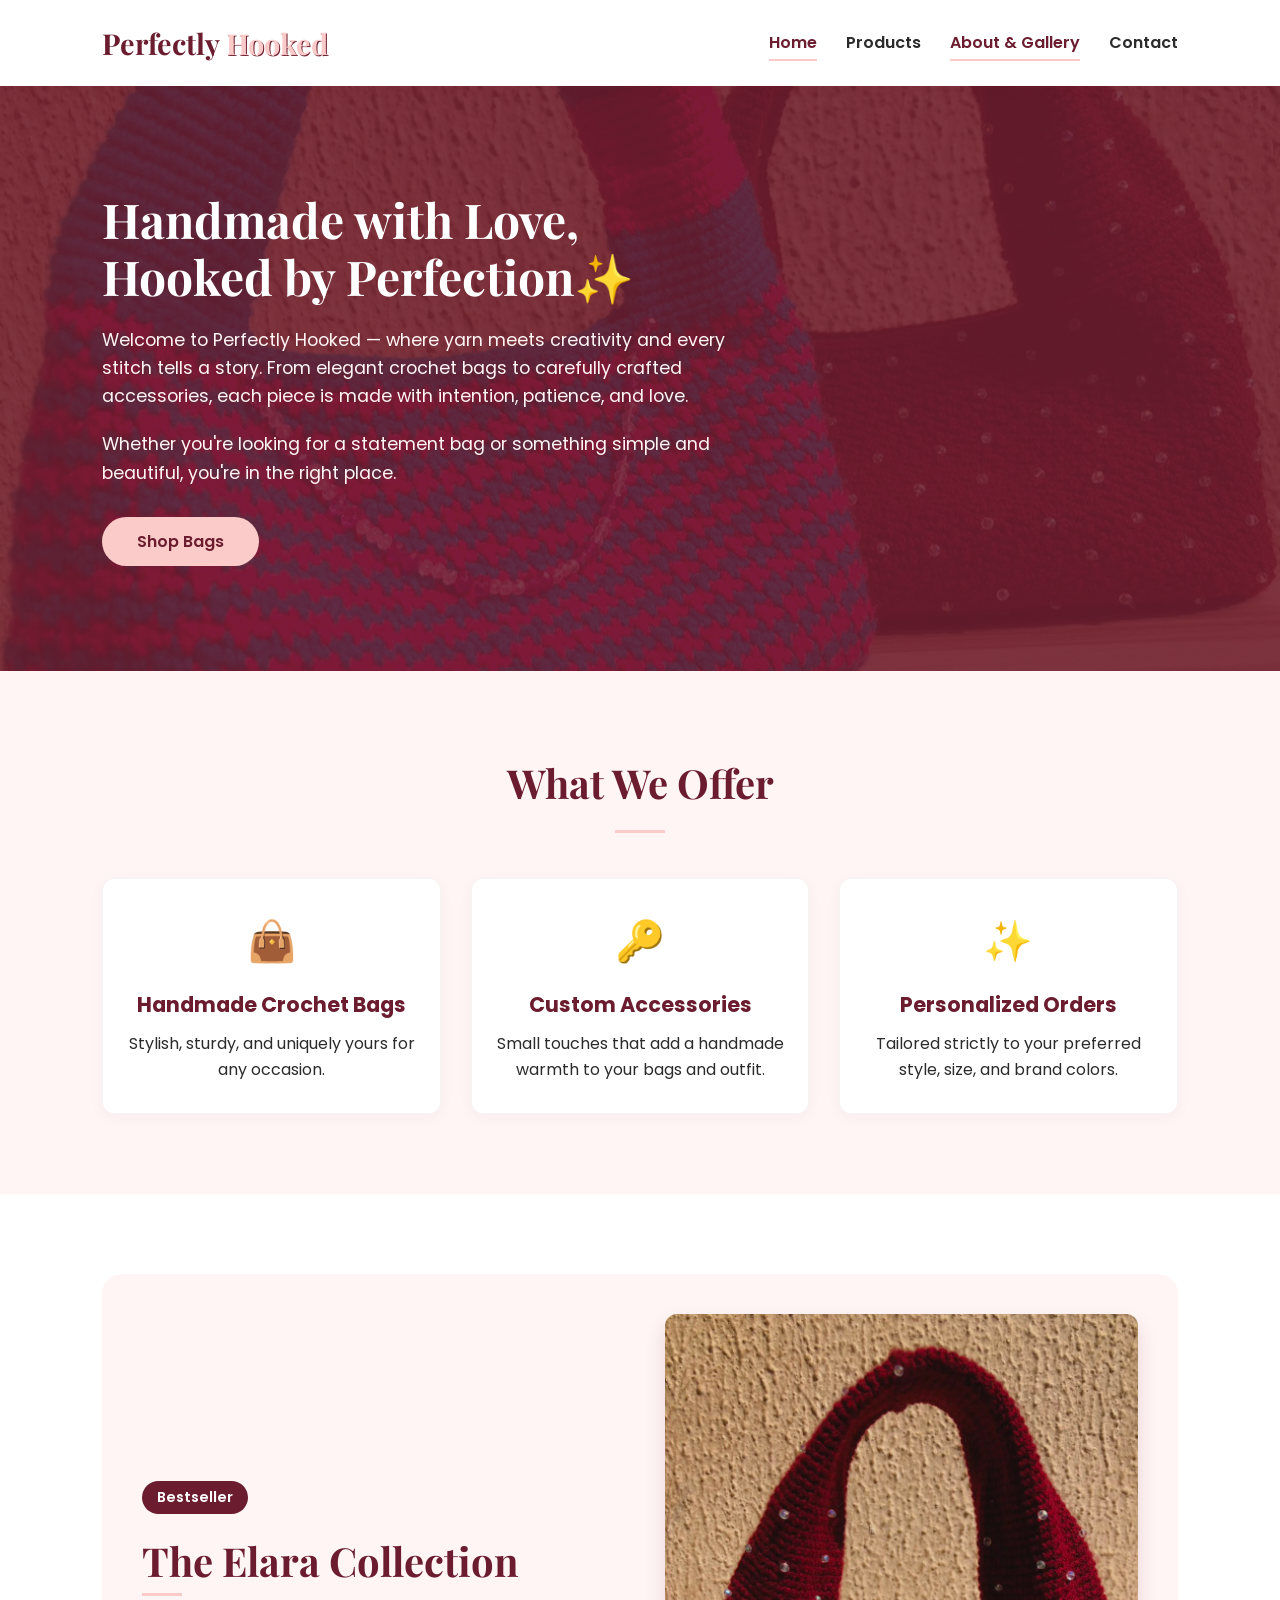
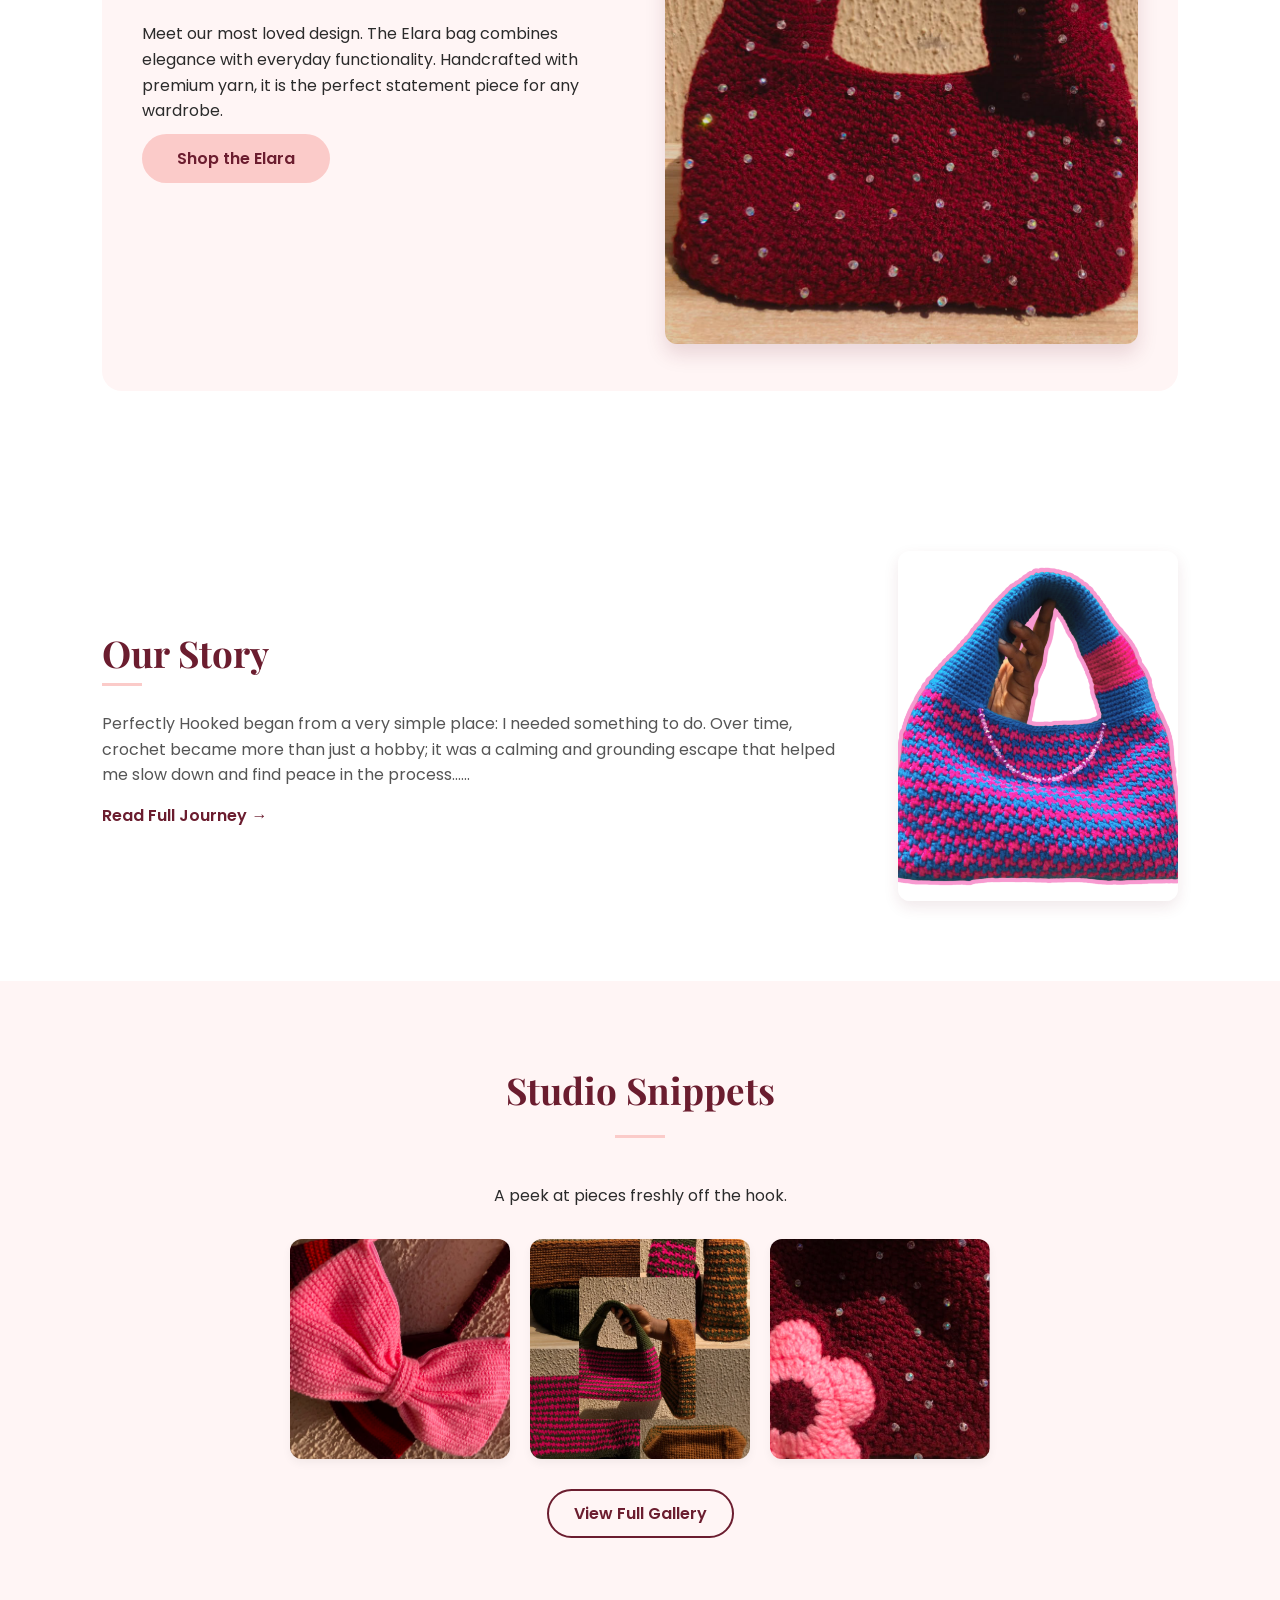
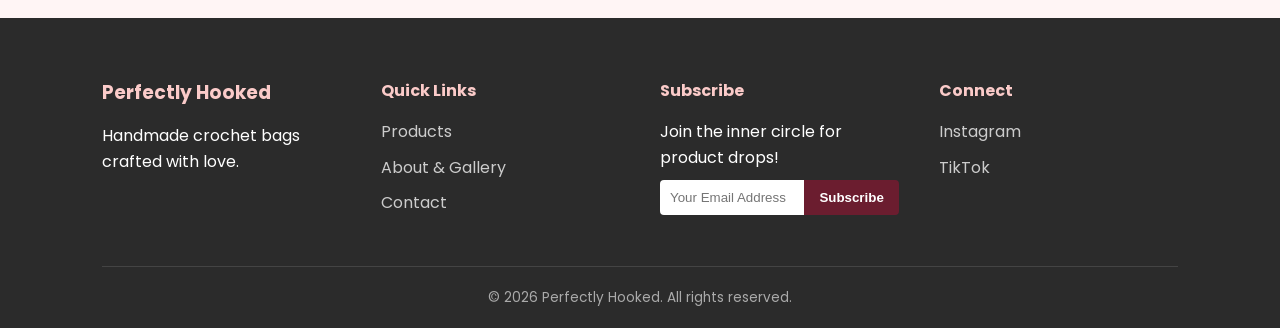
==== index.html @ 2de40c8e "Update index.html" ====
<!DOCTYPE html>
<html lang="en">
<head>
    <meta charset="UTF-8">
    <meta name="viewport" content="width=device-width, initial-scale=1.0">
    <title>Perfectly Hooked | Handmade Crochet</title>
    <link rel="stylesheet" href="style.css">
    <!-- Google Fonts -->
    <link href="https://fonts.googleapis.com/css2?family=Playfair+Display:ital,wght@0,400..900;1,400..900&family=Poppins:wght@300;400;600&display=swap" rel="stylesheet">
</head>
<body>

    <!-- Header & Navigation -->
    <header>
        <div class="logo">Perfectly <span>Hooked</span></div>
        <nav>
            <a href="index.html" class="active">Home</a>
            <a href="products.html">Products</a>
            <a href="about.html" class="active">About & Gallery</a>
            <a href="contact.html">Contact</a>
        </nav>
    </header>

    <!-- Hero Section -->
    <section class="hero">
        <div class="hero-content">
            <h1>Handmade with Love, <br>Hooked by Perfection✨</h1>
            <p>Welcome to Perfectly Hooked — where yarn meets creativity and every stitch tells a story. From elegant crochet bags to carefully crafted accessories, each piece is made with intention, patience, and love.</p>
            <p>Whether you're looking for a statement bag or something simple and beautiful, you're in the right place.</p>
            <a href="products.html" class="btn">Shop Bags</a>
        </div>
    </section>

   <!-- What We Offer Section -->
<section class="offers-section">
    <h2>What We Offer</h2>
    <div class="accent-line"></div>
    <div class="offers-container">

        <!-- 1. Handmade Crochet Bags -> Leads to all products -->
        <a href="products.html" class="offer-card-link">
            <div class="offer-card">
                <span class="icon">👜</span>
                <h3>Handmade Crochet Bags</h3>
                <p>Stylish, sturdy, and uniquely yours for any occasion.</p>
            </div>
        </a>

        <!-- 2. Custom Accessories -> Leads to products page + triggers the accessories filter -->
        <a href="products.html#accessories" class="offer-card-link">
            <div class="offer-card">
                <span class="icon">🔑</span>
                <h3>Custom Accessories</h3>
                <p>Small touches that add a handmade warmth to your bags and outfit.</p>
            </div>
        </a>

        <!-- 3. Personalized Orders -> Leads to Contact page -->
        <a href="contact.html" class="offer-card-link">
            <div class="offer-card">
                <span class="icon">✨</span>
                <h3>Personalized Orders</h3>
                <p>Tailored strictly to your preferred style, size, and brand colors.</p>
            </div>
        </a>

    </div>
</section>

    <!-- Featured Bestseller Section -->
    <section class="featured-bestseller">
        <div class="bestseller-container">
            <div class="bestseller-text">
                <span class="badge">Bestseller</span>
                <h2>The Elara Collection</h2>
                <div class="accent-line-left"></div>
                <p>Meet our most loved design. The Elara bag combines elegance with everyday functionality. Handcrafted with premium yarn, it is the perfect statement piece for any wardrobe.</p>
                <a href="products.html#Elarabags" class="btn">Shop the Elara</a>
            </div>
            <div class="bestseller-image">
                <img src="burgundy elara.jpeg" alt="Elara Bag Bestseller">  <!--Elara bag photo-->  
            </div>
        </div>
    </section>

    <!-- NEW: About Section Preview -->
    <section class="home-about-preview">
        <div class="about-preview-container">
            <div class="preview-text">
                <h2>Our Story</h2>
                <div class="accent-line-left"></div>
                <p>Perfectly Hooked began from a very simple place: I needed something to do. Over time, crochet became more than just a hobby; it was a calming and grounding escape that helped me slow down and find peace in the process......</p>
                <a href="about.html" class="text-link">Read Full Journey →</a>
                </div>
           <div class="preview-image-box">
        <img src="story.png" alt="Handmade Crochet Process" class="story-preview-img">
    </div>
        </div>
    </section>

    <!-- NEW: Gallery Preview Grid -->
    <section class="home-gallery-preview">
        <h2>Studio Snippets</h2>
        <div class="accent-line"></div>
        <p>A peek at pieces freshly off the hook.</p>
        
        <div class="home-gallery-images">
            <div class="img-snap"><img src="aesthetic 1.jpeg" alt="Gallery item 1"></div>
            <div class="img-snap"><img src="aesthetic 3.jpeg" alt="Gallery item 2"></div>
            <div class="img-snap"><img src="aesthetic 5.jpeg" alt="Gallery item 3"></div>
        </div>
        
        <div style="margin-top: 30px;">
            <a href="about.html#gallery" class="btn-outline">View Full Gallery</a>
        </div>
    </section>

    <!-- Footer -->
<footer>
    <div class="footer-container">
        <div class="footer-brand">
            <h3>Perfectly Hooked</h3>
            <p>Handmade crochet bags crafted with love.</p>
        </div>

        <div class="footer-links">
            <h4>Quick Links</h4>
            <a href="products.html">Products</a>
            <a href="about.html">About & Gallery</a>
            <a href="contact.html">Contact</a>
        </div>

        <div class="footer-subscribe">
            <h4>Subscribe</h4>
            <p>Join the inner circle for product drops!</p>
            <!-- Your live Mailchimp URL added below -->
            <form action="http://eepurl.com/KweztjJP5p" method="post" target="_blank" novalidate>
                <div class="subscribe-form">
                    <input type="email" name="EMAIL" placeholder="Your Email Address" required>
                    <button type="submit">Subscribe</button>
                </div>
            </form>
        </div>

        <div class="footer-socials">
            <h4>Connect</h4>
            <div class="social-links">
                <a href="https://www.instagram.com/perfection_crochetsabuja?igsh=cXE3OTdkZmlja3Q5&utm_source=qr" target="_blank">Instagram</a>
                <a href="https://www.tiktok.com/@perfection_crochetsabuja?_r=1&_t=ZS-97vXRY3c20D" target="_blank">TikTok</a>
            </div>
        </div>
    </div>
    <div class="footer-bottom">
        <p>&copy; 2026 Perfectly Hooked. All rights reserved.</p>
    </div>
</footer>
 <script src="script.js"></script>
</body>
</html>
---- style.css ----
/* --- Global Reset & Colors --- */
* {
    margin: 0;
    padding: 0;
    box-sizing: border-box;
}

:root {
    --burgundy: #6b1d2f;
    --soft-pink: #fbcbc9;
    --light-pink-bg: #fff5f5;
    --charcoal: #2b2b2b;
    --white: #ffffff;
    --font-heading: 'Playfair Display', serif;
    --font-body: 'Poppins', sans-serif;
}

body {
    font-family: var(--font-body);
    color: var(--charcoal);
    background-color: var(--white);
    line-height: 1.6;
}

/* --- Header / Navigation --- */
header {
    background-color: var(--white);
    display: flex;
    justify-content: space-between;
    align-items: center;
    padding: 20px 8%;
    box-shadow: 0 2px 10px rgba(107, 29, 47, 0.08);
    position: sticky;
    top: 0;
    z-index: 1000;
}

.logo {
    font-family: var(--font-heading);
    font-size: 1.8rem;
    font-weight: 700;
    color: var(--burgundy);
}

.logo span {
    color: var(--soft-pink);
    text-shadow: 1px 1px 0px var(--burgundy);
}

header nav a {
    text-decoration: none;
    color: var(--charcoal);
    font-weight: 600;
    margin-left: 25px;
    padding-bottom: 5px;
    transition: color 0.3s ease;
}

header nav a:hover, header nav a.active {
    color: var(--burgundy);
    border-bottom: 2px solid var(--soft-pink);
}

/* --- Hero Section --- */
.hero {
    background: linear-gradient(rgba(107, 29, 47, 0.88), rgba(107, 29, 47, 0.88)), 
                url('header.jpeg') no-repeat center center/cover;
    min-height: 65vh;
    display: flex;
    align-items: center;
    padding: 60px 8%;
    color: var(--white);
}

.hero-content {
    max-width: 650px;
}

.hero h1 {
    font-family: var(--font-heading);
    font-size: 3rem;
    margin-bottom: 20px;
    line-height: 1.2;
}

.hero p {
    font-size: 1.1rem;
    margin-bottom: 20px;
    color: var(--light-pink-bg);
}

.btn {
    display: inline-block;
    background-color: var(--soft-pink);
    color: var(--burgundy);
    padding: 12px 35px;
    text-decoration: none;
    font-weight: 600;
    border-radius: 30px;
    margin-top: 10px;
    transition: transform 0.3s ease, background-color 0.3s ease;
}

.btn:hover {
    transform: translateY(-2px);
    background-color: var(--white);
}

/* --- What We Offer Section --- */
.offers-section {
    padding: 80px 8%;
    text-align: center;
    background-color: var(--light-pink-bg);
}

.offers-section h2 {
    font-family: var(--font-heading);
    font-size: 2.5rem;
    color: var(--burgundy);
}

.accent-line {
    width: 50px;
    height: 3px;
    background-color: var(--soft-pink);
    margin: 15px auto 45px auto;
}

.offers-container {
    display: flex;
    justify-content: center;
    gap: 30px;
    flex-wrap: wrap;
}

.offer-card {
    background-color: var(--white);
    padding: 30px 20px;
    border-radius: 12px;
    flex: 1;
    min-width: 250px;
    max-width: 350px;
    box-shadow: 0 4px 15px rgba(107, 29, 47, 0.04);
    border: 1px solid rgba(107, 29, 47, 0.05);
}

.offer-card .icon {
    font-size: 2.5rem;
    display: block;
    margin-bottom: 15px;
}

.offer-card h3 {
    font-size: 1.3rem;
    color: var(--burgundy);
    margin-bottom: 10px;
}

/* --- Footer --- */
footer {
    background-color: var(--charcoal);
    color: var(--white);
    padding: 60px 8% 20px 8%;
}

.footer-container {
    display: flex;
    justify-content: space-between;
    flex-wrap: wrap;
    gap: 40px;
    margin-bottom: 40px;
}

.footer-container > div {
    flex: 1;
    min-width: 200px;
}

footer h3, footer h4 {
    color: var(--soft-pink);
    margin-bottom: 15px;
}

.footer-links a, .social-links a {
    color: #ccc;
    text-decoration: none;
    display: block;
    margin-bottom: 10px;
    transition: color 0.3s ease;
}

.footer-links a:hover, .social-links a:hover {
    color: var(--soft-pink);
}

.subscribe-form {
    display: flex;
    margin-top: 10px;
}

.subscribe-form input {
    padding: 10px;
    border: none;
    border-radius: 4px 0 0 4px;
    outline: none;
    width: 70%;
}

.subscribe-form button {
    background-color: var(--burgundy);
    color: var(--white);
    border: none;
    padding: 10px 15px;
    border-radius: 0 4px 4px 0;
    cursor: pointer;
    font-weight: 600;
}

.footer-bottom {
    text-align: center;
    border-top: 1px solid #444;
    padding-top: 20px;
    font-size: 0.85rem;
    color: #aaa;
}

/* --- Products Page Design --- */
.products-header {
    text-align: center;
    padding: 60px 8% 20px 8%;
    background-color: var(--white);
}

.products-header h2 {
    font-family: var(--font-heading);
    font-size: 2.5rem;
    color: var(--burgundy);
}

.filter-buttons {
    margin-top: 30px;
}

.filter-btn {
    background-color: var(--white);
    color: var(--charcoal);
    border: 2px solid var(--soft-pink);
    padding: 8px 24px;
    margin: 5px;
    font-family: var(--font-body);
    font-weight: 600;
    border-radius: 20px;
    cursor: pointer;
    transition: all 0.3s ease;
}

.filter-btn:hover, .filter-btn.active {
    background-color: var(--burgundy);
    color: var(--white);
    border-color: var(--burgundy);
}

/* Products Grid Setup */
.products-container {
    padding: 20px 8% 80px 8%;
    background-color: var(--light-pink-bg);
}

.products-grid {
    display: grid;
    grid-template-columns: repeat(auto-fit, minmax(250px, 1fr));
    gap: 30px;
}

.card {
    background-color: var(--white);
    border-radius: 12px;
    padding: 15px;
    text-align: center;
    box-shadow: 0 4px 12px rgba(107, 29, 47, 0.04);
    border: 1px solid rgba(107, 29, 47, 0.05);
    transition: transform 0.3s cubic-bezier(0.175, 0.885, 0.32, 1.275);
}

.card:hover {
    transform: scale(1.03);
}

.card .img-wrapper {
    width: 100%;
    height: 240px;
    background-color: #f7f7f7;
    border-radius: 8px;
    overflow: hidden;
    margin-bottom: 15px;
}

.card img {
    width: 100%;
    height: 100%;
    object-fit: cover;
    cursor: zoom-in;
    transition: opacity 0.3s ease;
}

.card img:hover {
    opacity: 0.9;
}

.card h3 {
    font-size: 1.15rem;
    color: var(--charcoal);
    margin-bottom: 5px;
}

.card .price {
    color: var(--burgundy);
    font-weight: 600;
    font-size: 1.1rem;
    margin-bottom: 15px;
}

.cart-btn {
    width: 100%;
    background-color: var(--soft-pink);
    color: var(--burgundy);
    border: none;
    padding: 10px;
    font-family: var(--font-body);
    font-weight: 600;
    border-radius: 6px;
    cursor: pointer;
    transition: background-color 0.3s ease, color 0.3s ease;
}

.cart-btn:hover {
    background-color: var(--burgundy);
    color: var(--white);
}

/* Checkout Button Layout */
.checkout-wrapper {
    text-align: center;
    margin-top: 50px;
}

.checkout-btn {
    background-color: var(--burgundy);
    color: var(--white);
    border: none;
    padding: 15px 40px;
    font-size: 1.1rem;
    font-family: var(--font-body);
    font-weight: 600;
    border-radius: 30px;
    cursor: pointer;
    box-shadow: 0 4px 15px rgba(107, 29, 47, 0.3);
    transition: background-color 0.3s ease, transform 0.2s ease;
}

.checkout-btn:hover {
    background-color: #521422;
    transform: translateY(-2px);
}

/* --- Interactive Image Zoom Modal --- */
.modal {
    display: none; 
    position: fixed;
    z-index: 2000;
    top: 0; left: 0;
    width: 100%; height: 100%;
    background-color: rgba(0, 0, 0, 0.85);
    justify-content: center;
    align-items: center;
    cursor: zoom-out;
}

.modal img {
    max-width: 85%;
    max-height: 80vh;
    border-radius: 8px;
    box-shadow: 0 4px 20px rgba(0,0,0,0.5);
    animation: zoomAnimation 0.3s ease-out;
}

.close-modal {
    position: absolute;
    top: 20px;
    right: 30px;
    color: white;
    font-size: 3rem;
    font-weight: bold;
    cursor: pointer;
}

@keyframes zoomAnimation {
    from { transform: scale(0.7); opacity: 0; }
    to { transform: scale(1); opacity: 1; }
}

/* --- Master Contact Page Layout --- */
.contact-section {
    padding: 80px 8%;
    background-color: var(--white);
}

.contact-container {
    display: flex;
    justify-content: space-between;
    align-items: flex-start;
    gap: 60px;
    flex-wrap: wrap;
    max-width: 1200px;
    margin: 0 auto;
}

.contact-info {
    flex: 1;
    min-width: 320px;
    text-align: left;
}

.contact-info h2 {
    font-family: var(--font-heading);
    font-size: 2.5rem;
    color: var(--burgundy);
    line-height: 1.2;
    margin-bottom: 5px;
}

.contact-info p {
    color: #555;
    font-size: 1.05rem;
    line-height: 1.6;
    margin-bottom: 20px;
}

.contact-form-wrapper {
    flex: 1;
    min-width: 320px;
    background-color: var(--light-pink-bg);
    padding: 40px 30px;
    border-radius: 16px;
    box-shadow: 0 10px 30px rgba(107, 29, 47, 0.04);
    border: 1px solid rgba(107, 29, 47, 0.05);
    text-align: left;
}

.form-group {
    margin-bottom: 20px;
}

.form-group label {
    display: block;
    font-weight: 600;
    margin-bottom: 8px;
    font-size: 0.95rem;
    color: var(--burgundy);
}

.form-group input, 
.form-group textarea {
    width: 100%;
    padding: 12px 15px;
    border: 1px solid #ddd;
    border-radius: 8px;
    font-family: var(--font-body);
    font-size: 0.95rem;
    outline: none;
    background-color: var(--white);
    transition: border-color 0.3s ease, box-shadow 0.3s ease;
}

.form-group input:focus, 
.form-group textarea:focus {
    border-color: var(--burgundy);
    box-shadow: 0 0 0 3px rgba(107, 29, 47, 0.1);
}

.form-group textarea {
    height: 150px;
    resize: vertical;
}

.submit-btn {
    width: 100%;
    background-color: var(--burgundy);
    color: var(--white);
    border: none;
    padding: 14px;
    font-family: var(--font-body);
    font-weight: 600;
    font-size: 1.05rem;
    border-radius: 8px;
    cursor: pointer;
    box-shadow: 0 4px 12px rgba(107, 29, 47, 0.2);
    transition: background-color 0.3s ease, transform 0.2s ease;
}

.submit-btn:hover {
    background-color: #521422;
    transform: translateY(-1px);
}

/* --- Gallery Page Specific Styles --- */
.gallery-section {
    padding: 80px 8%;
    text-align: center;
    background-color: var(--white);
}

.gallery-section h2 {
    font-family: var(--font-heading);
    font-size: 2.5rem;
    color: var(--burgundy);
}

.gallery-subtitle {
    font-size: 1rem;
    color: #666;
    margin-bottom: 40px;
}

/* Elegant Grid Layout */
.gallery-grid {
    display: grid;
    grid-template-columns: repeat(auto-fit, minmax(280px, 1fr));
    gap: 20px;
}

.gallery-item {
    position: relative;
    border-radius: 12px;
    overflow: hidden;
    height: 320px;
    box-shadow: 0 4px 10px rgba(0,0,0,0.05);
    background-color: var(--light-pink-bg);
    cursor: zoom-in;
}

.gallery-item img {
    width: 100%;
    height: 100%;
    object-fit: cover;
    transition: transform 0.5s ease;
}

/* Beautiful Burgundy Hover Cover Filter */
.gallery-overlay {
    position: absolute;
    top: 0; left: 0;
    width: 100%; height: 100%;
    background-color: rgba(107, 29, 47, 0.7);
    display: flex;
    justify-content: center;
    align-items: center;
    opacity: 0;
    transition: opacity 0.3s ease;
}

.gallery-overlay span {
    color: var(--white);
    font-family: var(--font-body);
    font-weight: 600;
    font-size: 1.1rem;
    border: 1px solid var(--soft-pink);
    padding: 8px 20px;
    border-radius: 20px;
}

.gallery-item:hover img {
    transform: scale(1.08);
}

.gallery-item:hover .gallery-overlay {
    opacity: 1;
}

/* --- Home Page Extra Sections --- */

/* About Section Preview Layout */
.home-about-preview {
    padding: 80px 8%;
    background-color: var(--white);
}

.about-preview-container {
    display: flex;
    align-items: center;
    justify-content: space-between;
    gap: 50px;
    flex-wrap: wrap;
}

.preview-text {
    flex: 12;
    min-width: 300px;
}

.preview-text h2 {
    font-family: var(--font-heading);
    font-size: 2.3rem;
    color: var(--burgundy);
}

.preview-text p {
    color: #555;
    margin-bottom: 15px;
}

.text-link {
    color: var(--burgundy);
    text-decoration: none;
    font-weight: 600;
    transition: color 0.3s ease;
}

.text-link:hover {
    color: var(--soft-pink);
}

.preview-image-box {
    flex: 1;
    min-width: 280px;
    display: flex;
    justify-content: center;
}

.mini-frame {
    padding: 40px;
    background-color: var(--light-pink-bg);
    border: 2px dashed var(--burgundy);
    color: var(--burgundy);
    font-weight: 600;
    border-radius: 12px;
    text-align: center;
}

/* Gallery Section Preview Layout */
.home-gallery-preview {
    padding: 80px 8%;
    text-align: center;
    background-color: var(--light-pink-bg);
}

.home-gallery-preview h2 {
    font-family: var(--font-heading);
    font-size: 2.3rem;
    color: var(--burgundy);
}

.home-gallery-images {
    display: flex;
    justify-content: center;
    gap: 20px;
    flex-wrap: wrap;
    margin-top: 30px;
}

.img-snap {
    width: 220px;
    height: 220px;
    border-radius: 12px;
    overflow: hidden;
    box-shadow: 0 4px 10px rgba(0,0,0,0.05);
}

.img-snap img {
    width: 100%;
    height: 100%;
    object-fit: cover;
}

/* Secondary Button Outline Variant */
.btn-outline {
    display: inline-block;
    border: 2px solid var(--burgundy);
    color: var(--burgundy);
    padding: 10px 25px;
    text-decoration: none;
    font-weight: 600;
    border-radius: 30px;
    transition: all 0.3s ease;
}

.btn-outline:hover {
    background-color: var(--burgundy);
    color: var(--white);
}

/* Styling for the Our Story preview image */
.story-preview-img {
    width: 100%;
    max-width: 350px;
    height: auto;
    border-radius: 12px;
    box-shadow: 0 6px 15px rgba(107, 29, 47, 0.1);
    object-fit: cover;
}

/* --- Product Filters --- */
.filter-section {
    text-align: center;
    padding: 30px 8% 10px;
    background-color: var(--white);
}

.filter-menu {
    display: flex;
    justify-content: center;
    flex-wrap: wrap;
    gap: 15px;
}

.filter-btn {
    padding: 8px 20px;
    background: transparent;
    border: 2px solid var(--burgundy);
    color: var(--burgundy);
    border-radius: 30px;
    cursor: pointer;
    font-weight: 600;
    transition: all 0.3s ease;
}

.filter-btn:hover, .filter-btn.active {
    background: var(--burgundy);
    color: var(--white);
}

/* --- Custom Clothing Banner --- */
.custom-clothing-banner {
    background-color: var(--light-pink-bg);
    padding: 60px 8%;
    text-align: center;
    margin: 40px 0;
    border-top: 2px dashed var(--burgundy);
    border-bottom: 2px dashed var(--burgundy);
}

.custom-clothing-banner h2 {
    color: var(--burgundy);
    font-family: var(--font-heading);
    font-size: 2rem;
    margin-bottom: 15px;
}

.custom-clothing-banner p {
    color: #555;
    max-width: 700px;
    margin: 0 auto 25px auto;
}

/* --- Featured Bestseller (Home Page) --- */
.featured-bestseller {
    padding: 80px 8%;
    background-color: var(--white);
}

.bestseller-container {
    display: flex;
    align-items: center;
    justify-content: space-between;
    gap: 50px;
    flex-wrap: wrap;
    background: var(--light-pink-bg);
    border-radius: 20px;
    padding: 40px;
}

.badge {
    background: var(--burgundy);
    color: var(--white);
    padding: 5px 15px;
    border-radius: 20px;
    font-size: 0.9rem;
    font-weight: 600;
    display: inline-block;
    margin-bottom: 15px;
}

.bestseller-text {
    flex: 1;
    min-width: 300px;
}

.bestseller-text h2 {
    font-family: var(--font-heading);
    font-size: 2.5rem;
    color: var(--burgundy);
}

.bestseller-image {
    flex: 1;
    min-width: 300px;
}

.bestseller-image img {
    width: 100%;
    border-radius: 12px;
    box-shadow: 0 10px 20px rgba(107,29,47,0.15);
}

/* --- Contact Form Updates --- */
.contact-form select, .contact-form input[type="file"] {
    width: 100%;
    padding: 12px;
    margin-bottom: 15px;
    border: 1px solid #ccc;
    border-radius: 5px;
    font-family: var(--font-body);
}

.contact-form label {
    display: block;
    text-align: left;
    margin-bottom: 5px;
    font-weight: 600;
    color: var(--burgundy);
}

/* --- About Page Structural Layout --- */
.about-section {
    padding: 80px 8%;
    background-color: var(--white);
}

.about-container {
    display: flex;
    align-items: center;
    justify-content: space-between;
    gap: 60px;
    flex-wrap: wrap;
}

.about-text {
    flex: 1.2;
    min-width: 320px;
}

.about-text h2 {
    font-family: var(--font-heading);
    font-size: 2.5rem;
    color: var(--burgundy);
    margin-bottom: 5px;
}

.accent-line-left {
    width: 40px;
    height: 3px;
    background-color: var(--soft-pink);
    margin-bottom: 25px;
}

.about-text p {
    font-size: 1rem;
    color: #555;
    margin-bottom: 20px;
    text-align: justify;
}

.about-text .lead-text {
    font-size: 1.15rem;
    color: var(--charcoal);
    font-weight: 400;
}

.about-image {
    flex: 1;
    min-width: 300px;
    display: flex;
    justify-content: center;
}

.about-img-frame {
    width: 100%;
    max-width: 400px;
    border-radius: 16px;
    overflow: hidden;
    box-shadow: 0 10px 25px rgba(107, 29, 47, 0.12);
}

.about-img {
    width: 100%;
    height: 100%;
    object-fit: cover;
    display: block;
}

/* --- Mini Hero Banner Section --- */
.mini-hero {
    background: linear-gradient(rgba(107, 29, 47, 0.9), rgba(107, 29, 47, 0.9)); 
    padding: 60px 8%;
    text-align: center;
    color: var(--white);
}

.mini-hero-content h1 {
    font-family: var(--font-heading);
    font-size: 2.8rem;
    font-weight: 600;
    letter-spacing: 1px;
    position: relative;
    display: inline-block;
}

.mini-hero-content h1::after {
    content: '';
    display: block;
    width: 60px;
    height: 3px;
    background-color: var(--soft-pink);
    margin: 12px auto 0 auto;
    border-radius: 2px;
}
.form-group input, 
.form-group select, 
.form-group textarea {
    width: 100%;
    padding: 12px 15px;
    border: 1px solid #ddd;
    border-radius: 8px;
    font-family: var(--font-body);
    font-size: 0.95rem;
    outline: none;
    background-color: var(--white);
    color: var(--charcoal);
    cursor: pointer;
    transition: border-color 0.3s ease, box-shadow 0.3s ease;
    
    /* Resets default browser styles for clean dropdown arrows */
    appearance: none;
    -webkit-appearance: none;
    -moz-appearance: none;
    
    /* Adds a subtle custom dropdown chevron arrow background image */
    background-image: url("data:image/svg+xml;utf8,<svg xmlns='http://www.w3.org/2000/svg' width='24' height='24' viewBox='0 0 24 24' fill='none' stroke='%236b1d2f' stroke-width='2' stroke-linecap='round' stroke-linejoin='round'><polyline points='6 9 12 15 18 9'></polyline></svg>");
    background-repeat: no-repeat;
    background-position: right 15px center;
    background-size: 16px;
}

/* Style for when the dropdown gains focus */
.form-group input:focus, 
.form-group select:focus, 
.form-group textarea:focus {
    border-color: var(--burgundy);
    box-shadow: 0 0 0 3px rgba(107, 29, 47, 0.1);
}

/* ==========================================================================
   --- Mobile Responsiveness Breakpoint (Max-Width: 768px) ---
   ========================================================================== */
@media (max-width: 768px) {
    /* --- Global Elements & Spacing --- */
    body {
        font-size: 14px; /* Slightly smaller base font for mobile comfort */
    }

    /* Reduce huge desktop section paddings across all pages */
    header, 
    .hero, 
    .offers-section, 
    .products-header, 
    .products-container, 
    .contact-section, 
    .gallery-section, 
    .home-about-preview, 
    .home-gallery-preview, 
    .featured-bestseller, 
    .about-section, 
    .mini-hero, 
    footer {
        padding-left: 5% !important;
        padding-right: 5% !important;
    }

    /* --- Header / Navigation --- */
    header {
        flex-direction: column;
        gap: 15px;
        padding-top: 15px;
        padding-bottom: 15px;
        text-align: center;
    }

    header nav {
        display: flex;
        justify-content: center;
        flex-wrap: wrap;
        gap: 10px;
    }

    header nav a {
        margin-left: 0; /* Clear desktop left margins */
        padding: 5px 8px;
        font-size: 0.95rem;
    }

    /* --- Hero Section --- */
    .hero {
        min-height: auto;
        padding-top: 50px;
        padding-bottom: 50px;
        text-align: center;
    }

    .hero h1 {
        font-size: 2.2rem;
    }

    .hero p {
        font-size: 1rem;
    }

    /* --- What We Offer Section --- */
    .offers-section {
        padding-top: 50px;
        padding-bottom: 50px;
    }

    .offers-section h2 {
        font-size: 2rem;
    }

    .offers-container {
        gap: 20px;
    }

    .offer-card {
        max-width: 100%; /* Let cards span beautifully full-width on tiny screens */
        padding: 25px 15px;
    }

    /* --- Featured Bestseller & About layouts --- */
    .bestseller-container, 
    .about-container, 
    .contact-container, 
    .about-preview-container {
        flex-direction: column;
        text-align: center !important;
        gap: 30px;
        padding: 30px 20px;
    }

    .preview-text, 
    .preview-image-box, 
    .bestseller-text, 
    .bestseller-image, 
    .about-text, 
    .about-image, 
    .contact-info, 
    .contact-form-wrapper {
        flex: none;
        width: 100%;
    }

    .bestseller-text h2, 
    .about-text h2, 
    .contact-info h2 {
        font-size: 2rem;
    }

    .accent-line-left {
        margin: 0 auto 20px auto; /* Center design borders on mobile */
    }

    .about-text p {
        text-align: center; /* Center paragraph text for mobile readability */
    }

    /* --- Products & Gallery Layouts --- */
    .products-grid, 
    .gallery-grid {
        grid-template-columns: repeat(auto-fit, minmax(200px, 1fr)); /* Adapt layout grid snugly */
        gap: 20px;
    }

    .gallery-item {
        height: 260px; /* Snappy aspect boxes for image content */
    }

    /* --- Footer Elements --- */
    .footer-container {
        flex-direction: column;
        gap: 30px;
        text-align: center;
    }

    .subscribe-form {
        justify-content: center;
    }
}

/* Styling for the link wrapping the cards */
.offer-card-link {
    text-decoration: none;
    color: inherit;
    display: flex;
    flex: 1;
    min-width: 250px;
    max-width: 350px;
    transition: transform 0.3s ease;
}

.offer-card-link:hover {
    transform: translateY(-5px); /* Adds a subtle, elegant hover lift! */
}

/* Update this existing class to fill the full height of the link */
.offer-card {
    background-color: var(--white);
    padding: 30px 20px;
    border-radius: 12px;
    width: 100%; /* Force card to fill link width */
    box-shadow: 0 4px 15px rgba(107, 29, 47, 0.04);
    border: 1px solid rgba(107, 29, 47, 0.05);
}
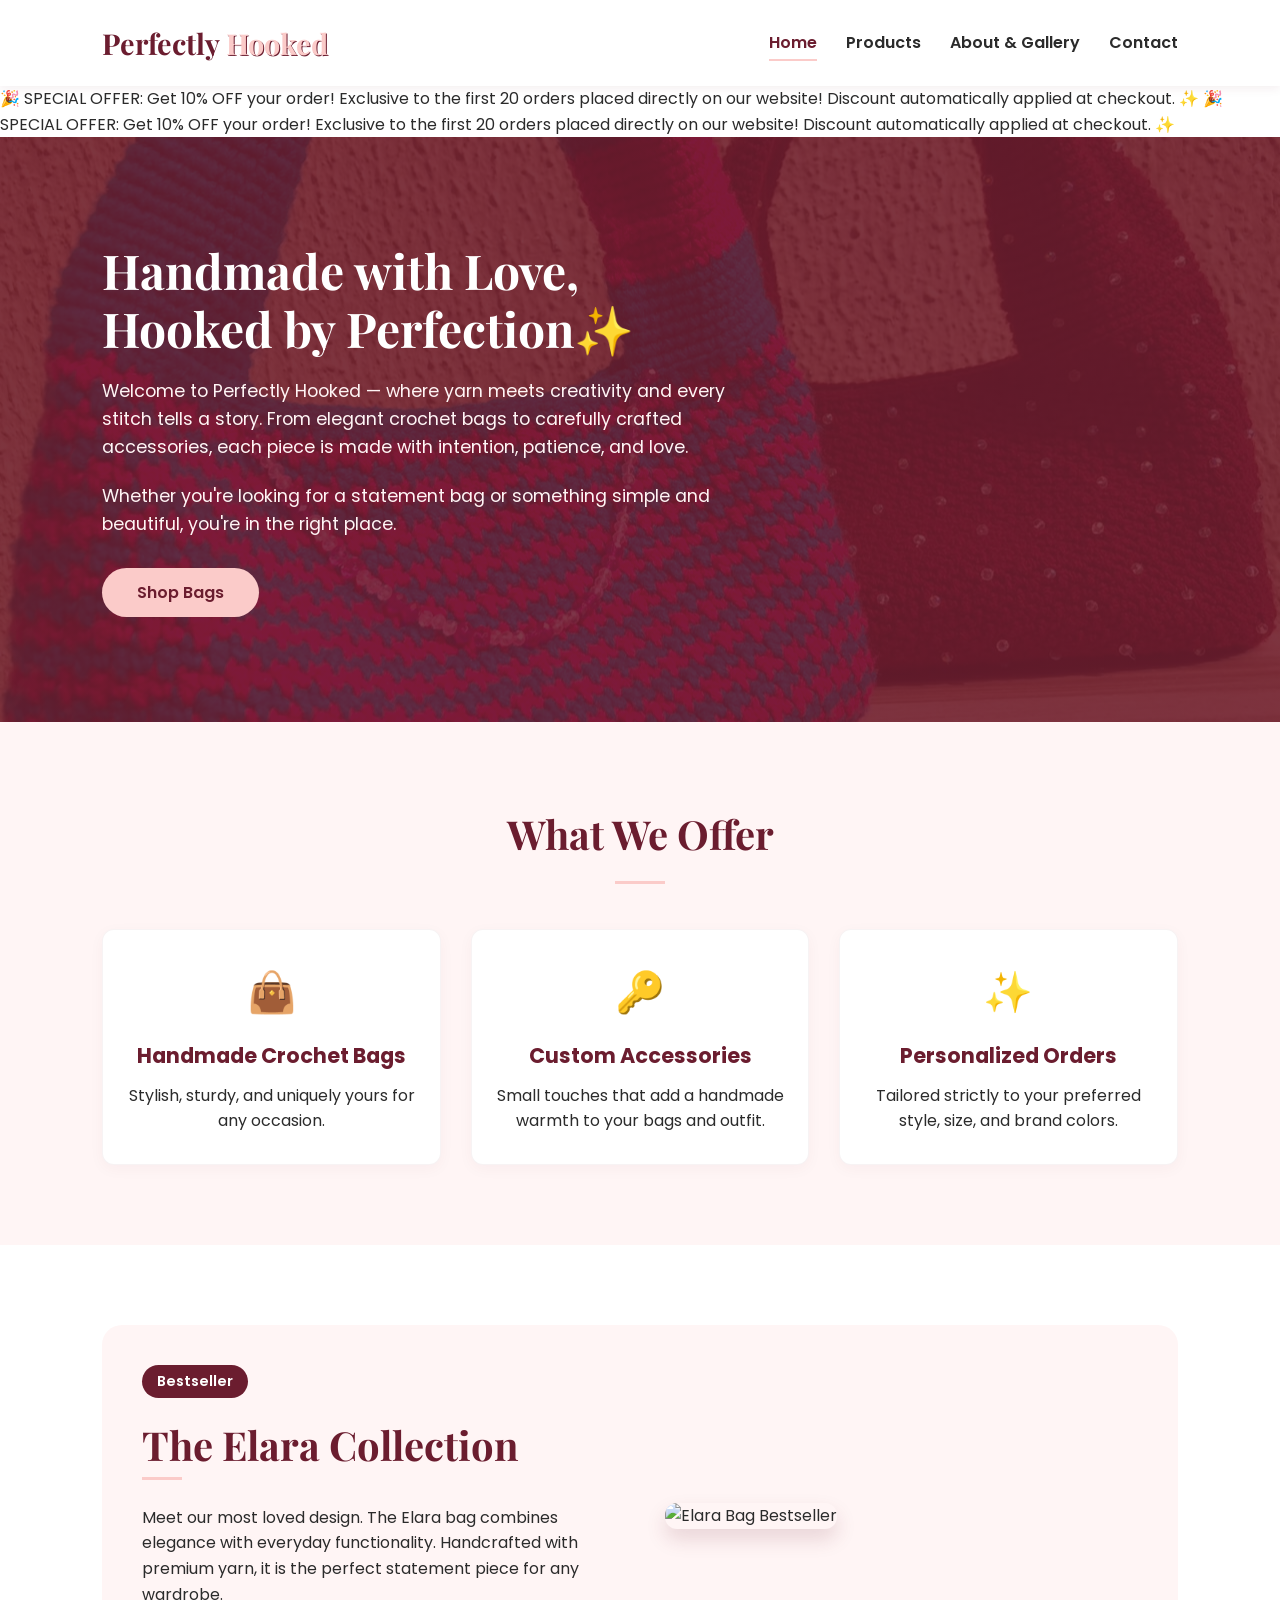
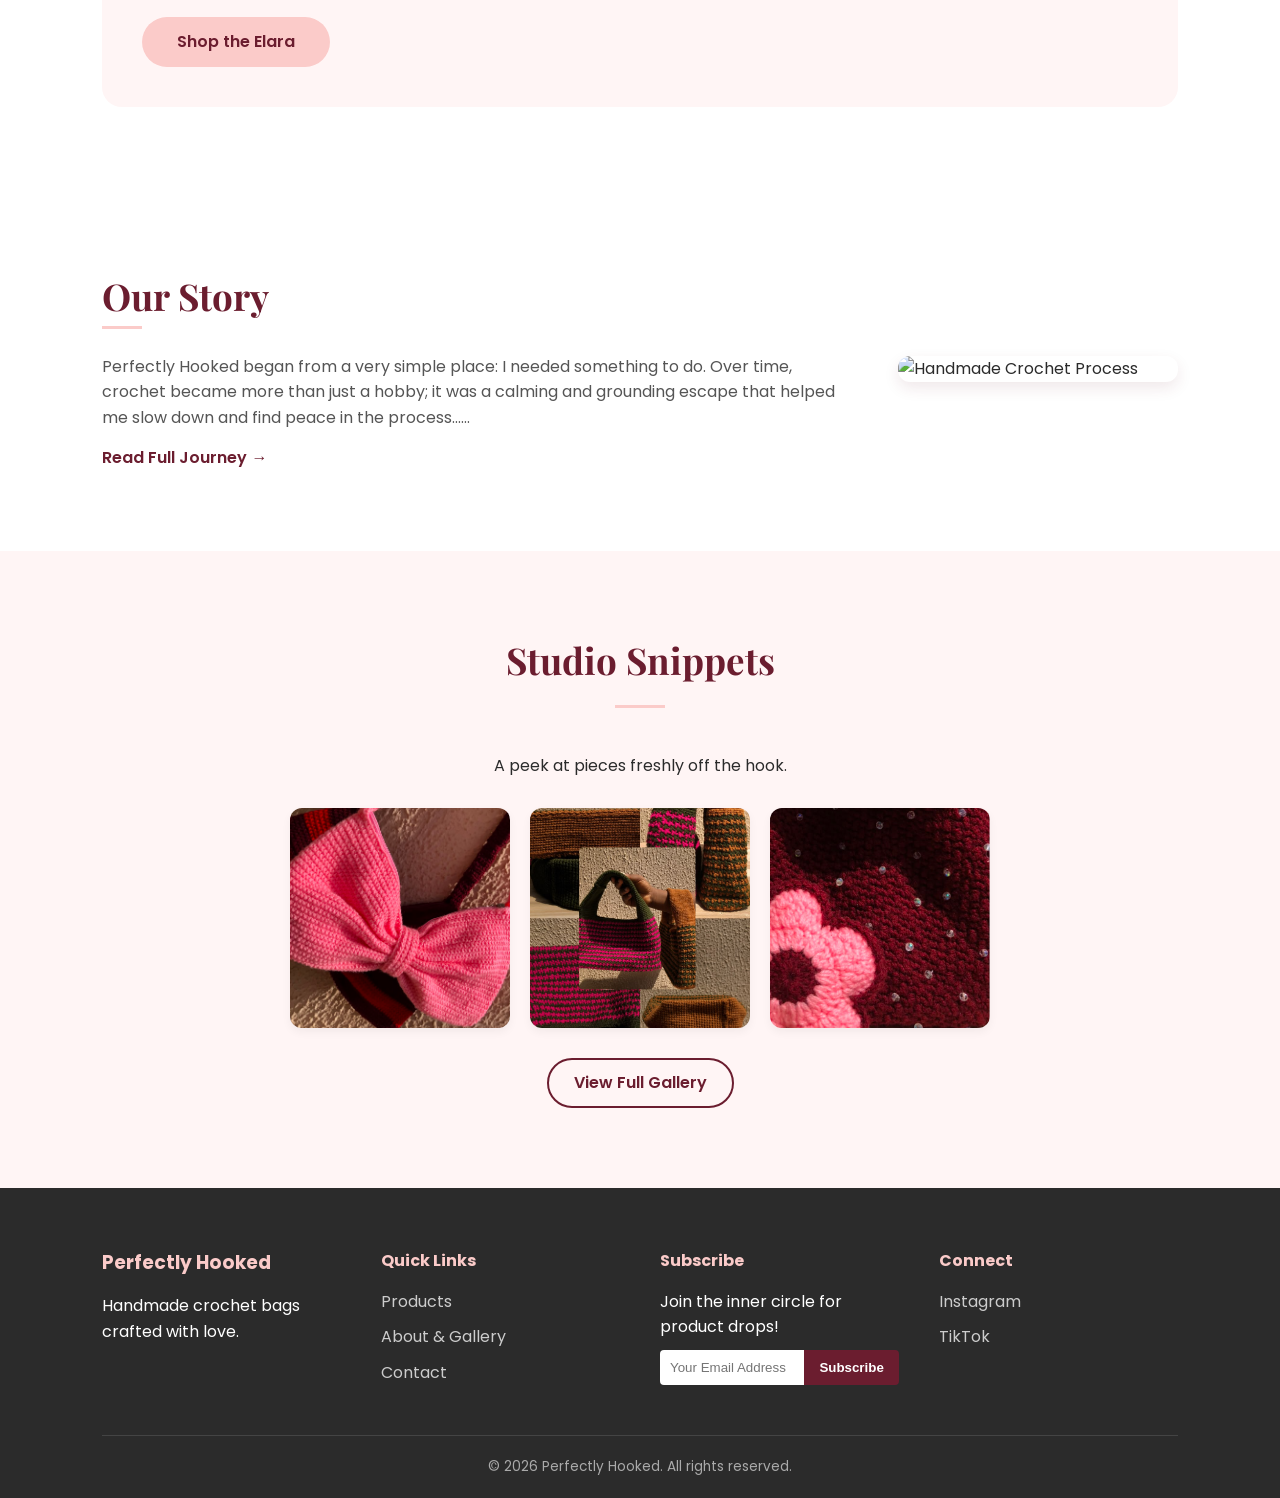
==== commit bd3bb9b8: "Add files via upload" ====
--- a/index.html
+++ b/index.html
@@ -11,15 +11,23 @@
 <body>
 
     <!-- Header & Navigation -->
-    <header>
-        <div class="logo">Perfectly <span>Hooked</span></div>
-        <nav>
-            <a href="index.html" class="active">Home</a>
-            <a href="products.html">Products</a>
-            <a href="about.html" class="active">About & Gallery</a>
-            <a href="contact.html">Contact</a>
-        </nav>
-    </header>
+<header>
+    <div class="logo">Perfectly <span>Hooked</span></div>
+    <nav>
+        <a href="index.html" class="active">Home</a>
+        <a href="products.html">Products</a>
+        <a href="about.html">About & Gallery</a>
+        <a href="contact.html">Contact</a>
+    </nav>
+</header>
+
+<!-- PLACE MARQUEE RIGHT HERE 👇 -->
+<div class="announcement-marquee" id="promoMarquee">
+    <div class="marquee-content">
+        <span>🎉 SPECIAL OFFER: Get 10% OFF your order! Exclusive to the first 20 orders placed directly on our website! Discount automatically applied at checkout. ✨</span>
+        <span>🎉 SPECIAL OFFER: Get 10% OFF your order! Exclusive to the first 20 orders placed directly on our website! Discount automatically applied at checkout. ✨</span>
+    </div>
+</div>
 
     <!-- Hero Section -->
     <section class="hero">
@@ -78,7 +86,7 @@
                 <a href="products.html#Elarabags" class="btn">Shop the Elara</a>
             </div>
             <div class="bestseller-image">
-                <img src="burgundy elara.jpeg" alt="Elara Bag Bestseller">  <!--Elara bag photo-->  
+                <img src="elaragraphic design.jfif" alt="Elara Bag Bestseller">  <!--Elara bag photo-->  
             </div>
         </div>
     </section>
@@ -93,7 +101,7 @@
                 <a href="about.html" class="text-link">Read Full Journey →</a>
                 </div>
            <div class="preview-image-box">
-        <img src="story.png" alt="Handmade Crochet Process" class="story-preview-img">
+        <img src="close flower.jfif" alt="Handmade Crochet Process" class="story-preview-img">
     </div>
         </div>
     </section>
@@ -156,4 +164,4 @@
 </footer>
  <script src="script.js"></script>
 </body>
-</html>
+</html>
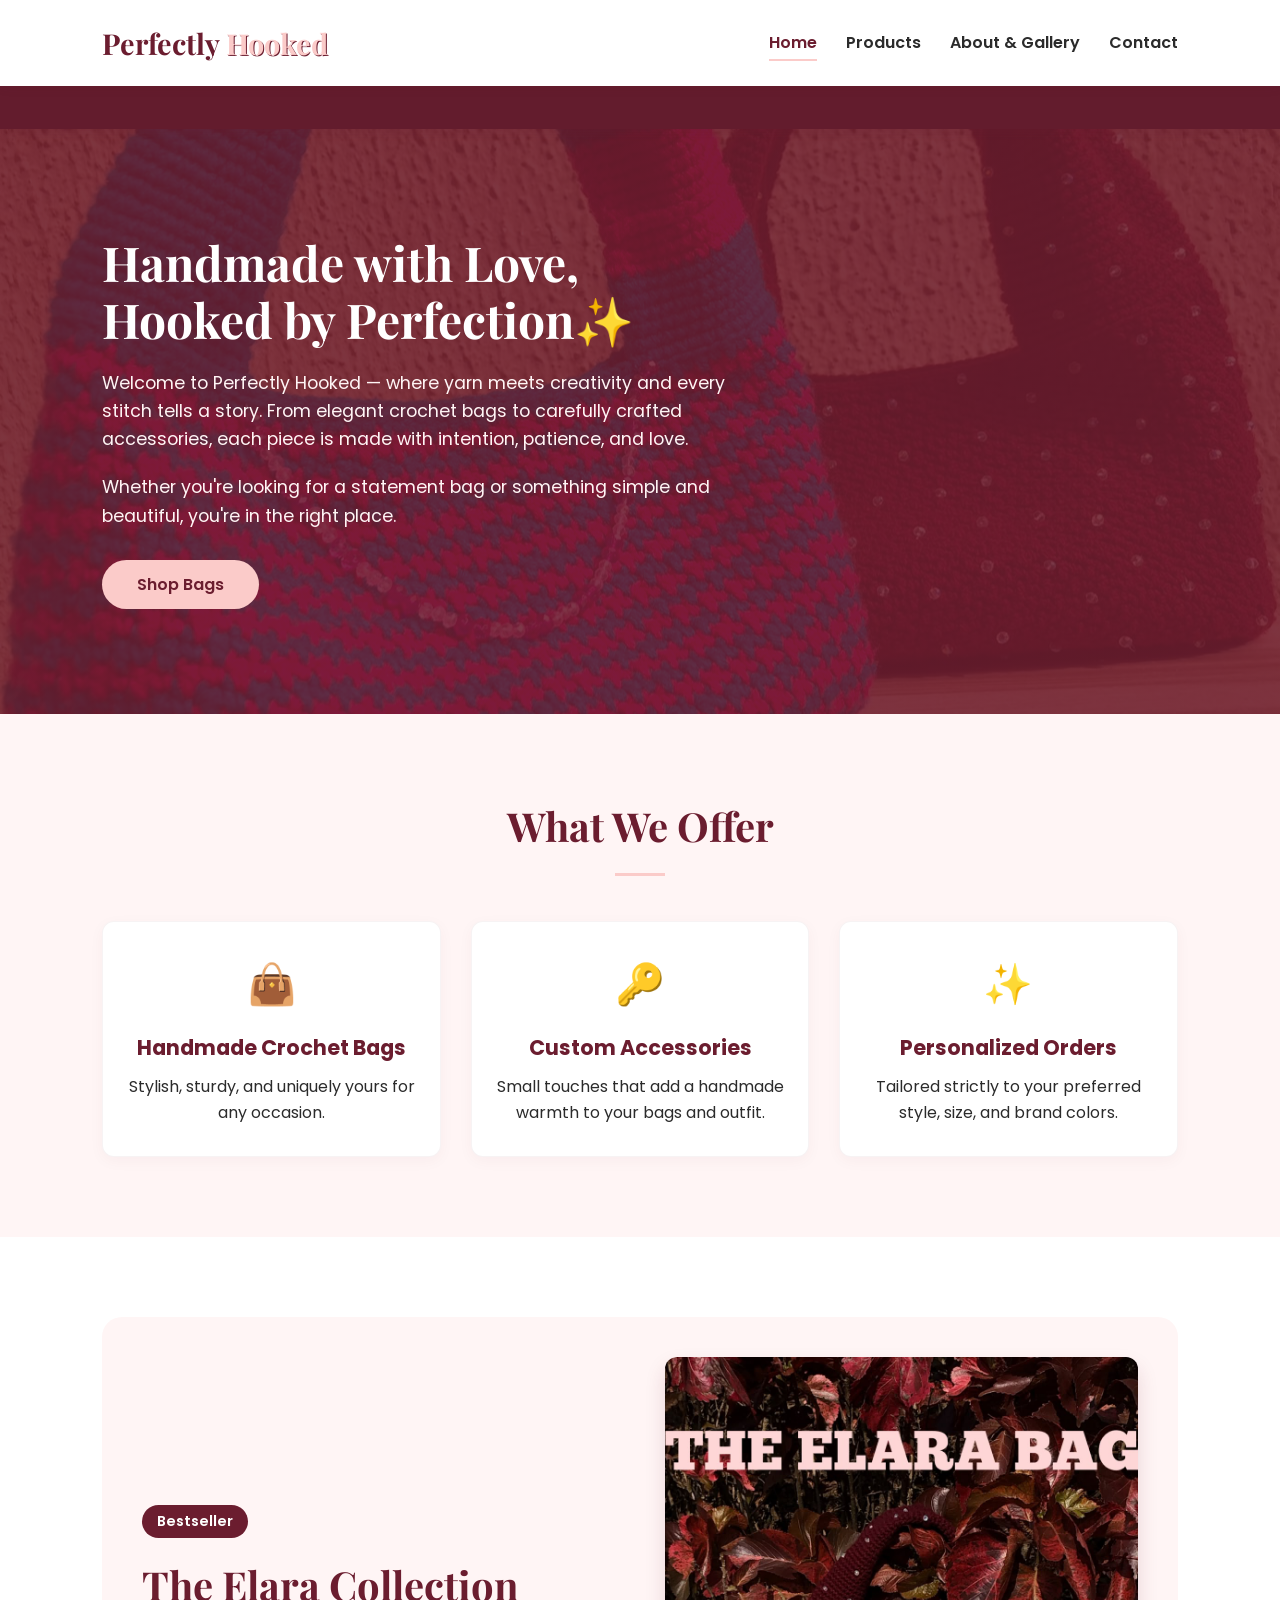
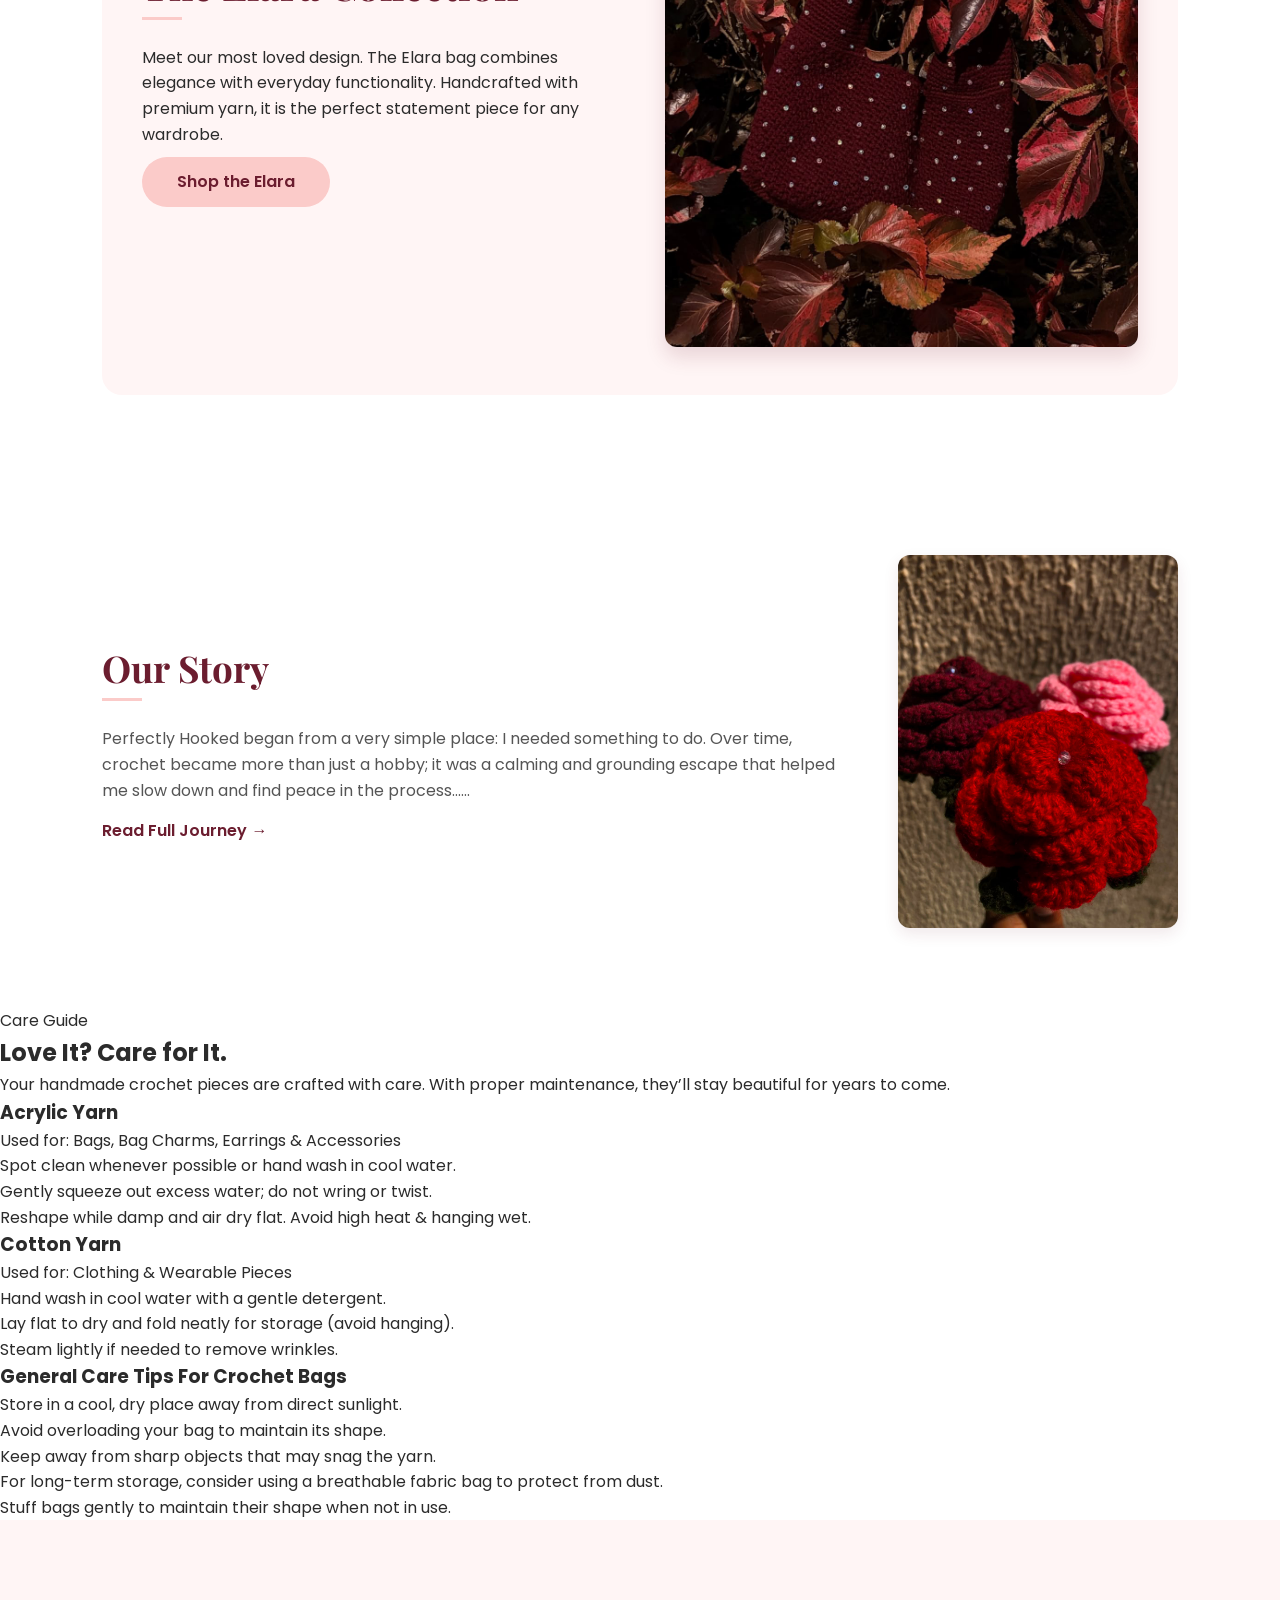
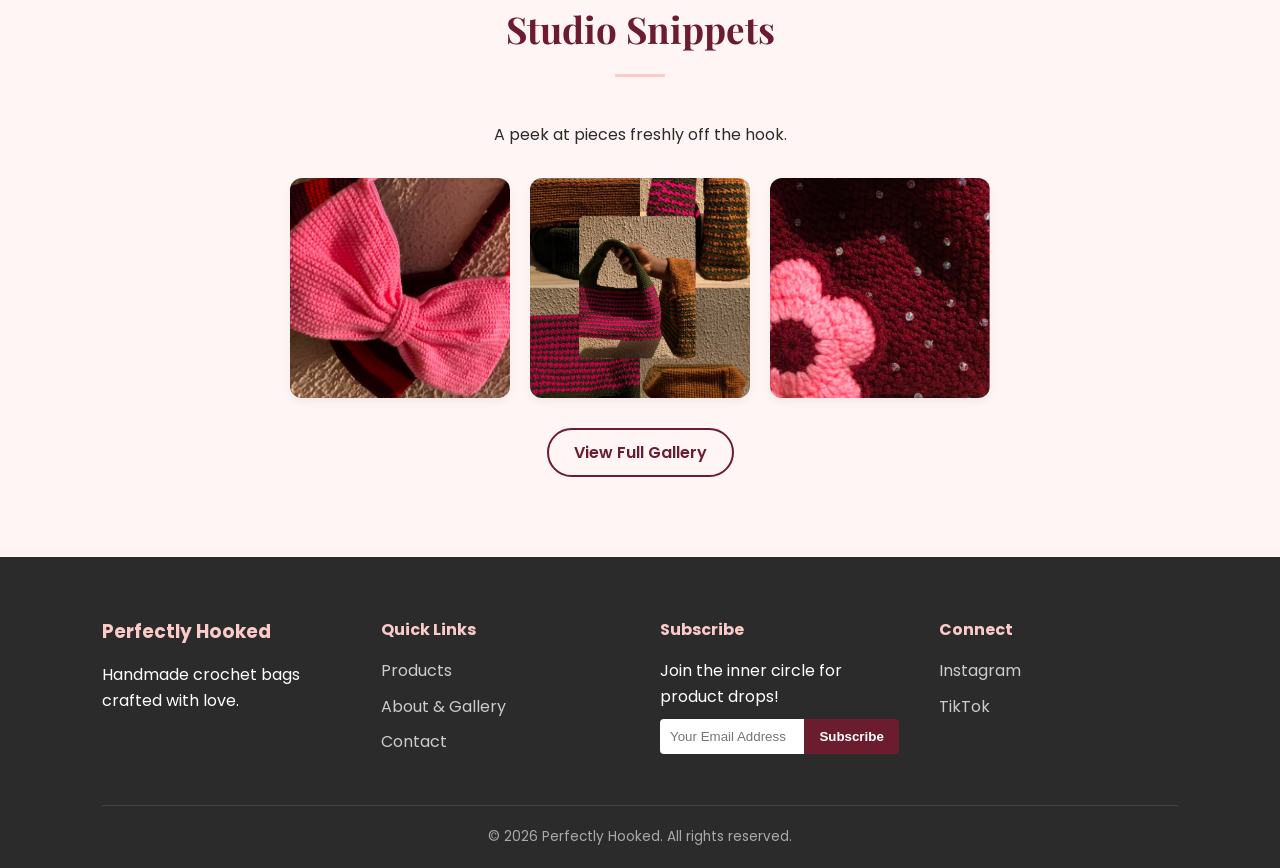
==== commit f80fe5c3: "Update index.html added a crochet care guide section" ====
--- a/index.html
+++ b/index.html
@@ -106,6 +106,56 @@
         </div>
     </section>
 
+    <!--Care Guide Section-->
+
+   <section class="care-guide-section" id="care-guide">
+  <div class="care-container">
+    <div class="care-content">
+      <span class="care-badge">Care Guide</span>
+      <h2 class="care-title">Love It? Care for It.</h2>
+      <div class="care-divider"></div>
+      
+      <p class="care-description">
+        Your handmade crochet pieces are crafted with care. With proper maintenance, they’ll stay beautiful for years to come.
+      </p>
+
+      <!-- Yarn Breakdown -->
+      <div class="care-details">
+        <div class="care-item">
+          <h3>Acrylic Yarn</h3>
+          <p class="yarn-usage">Used for: Bags, Bag Charms, Earrings & Accessories</p>
+          <ul>
+            <li>Spot clean whenever possible or hand wash in cool water.</li>
+            <li>Gently squeeze out excess water; do not wring or twist.</li>
+            <li>Reshape while damp and air dry flat. Avoid high heat & hanging wet.</li>
+          </ul>
+        </div>
+
+        <div class="care-item">
+          <h3>Cotton Yarn</h3>
+          <p class="yarn-usage">Used for: Clothing & Wearable Pieces</p>
+          <ul>
+            <li>Hand wash in cool water with a gentle detergent.</li>
+            <li>Lay flat to dry and fold neatly for storage (avoid hanging).</li>
+            <li>Steam lightly if needed to remove wrinkles.</li>
+          </ul>
+        </div>
+      </div>
+
+      <div class="general-care-tips">
+        <h3>General Care Tips For Crochet Bags</h3>
+        <ul>
+          <li>Store in a cool, dry place away from direct sunlight.</li>
+          <li>Avoid overloading your bag to maintain its shape.</li>
+          <li>Keep away from sharp objects that may snag the yarn.</li>
+          <li>For long-term storage, consider using a breathable fabric bag to protect from dust.</li>
+          <li>Stuff bags gently to maintain their shape when not in use.</li>
+        </ul>
+      </div>
+    </div>
+  </div>
+</section>
+
     <!-- NEW: Gallery Preview Grid -->
     <section class="home-gallery-preview">
         <h2>Studio Snippets</h2>
@@ -164,4 +214,4 @@
 </footer>
  <script src="script.js"></script>
 </body>
-</html>+</html>
--- a/style.css
+++ b/style.css
@@ -1116,4 +1116,62 @@
     width: 100%; /* Force card to fill link width */
     box-shadow: 0 4px 15px rgba(107, 29, 47, 0.04);
     border: 1px solid rgba(107, 29, 47, 0.05);
+}
+
+@media (max-width: 768px) {
+    /* Slim down mini hero padding & title size on mobile */
+    .mini-hero {
+        padding: 30px 5% !important; /* Reduced top/bottom padding from 60px to 30px */
+    }
+
+    .mini-hero-content h1 {
+        font-size: 1.8rem !important; /* Scaled down heading size from 2.8rem */
+    }
+
+    .mini-hero-content h1::after {
+        margin: 8px auto 0 auto; /* Tighter underline margin */
+    }
+}
+
+/* --- Brand-Matched Scrolling Marquee --- */
+.announcement-marquee {
+    background-color: #631C2D; /* Brand Maroon Background */
+    color: #ffffff;            /* White Text */
+    overflow: hidden;
+    white-space: nowrap;
+    box-sizing: border-box;
+    padding: 10px 0;
+    font-family: 'Poppins', sans-serif;
+    font-size: 0.9rem;
+    font-weight: 500;
+    letter-spacing: 0.5px;
+    box-shadow: 0 4px 10px rgba(99, 28, 45, 0.2); /* Soft maroon drop-shadow */
+    position: relative;
+    z-index: 99;
+}
+
+.marquee-content {
+    display: inline-block;
+    padding-left: 100%;
+    animation: marquee-scroll 25s linear infinite; /* Smooth scrolling loop */
+}
+
+.marquee-content span {
+    display: inline-block;
+    padding-right: 60px; /* Space between repeated messages */
+}
+
+/* Continuous smooth movement */
+@keyframes marquee-scroll {
+    0% {
+        transform: translate3d(0, 0, 0);
+    }
+    100% {
+        transform: translate3d(-100%, 0, 0);
+    }
+}
+
+/* Pause animation on mouse hover so users can read comfortably */
+.announcement-marquee:hover .marquee-content {
+    animation-play-state: paused;
 }
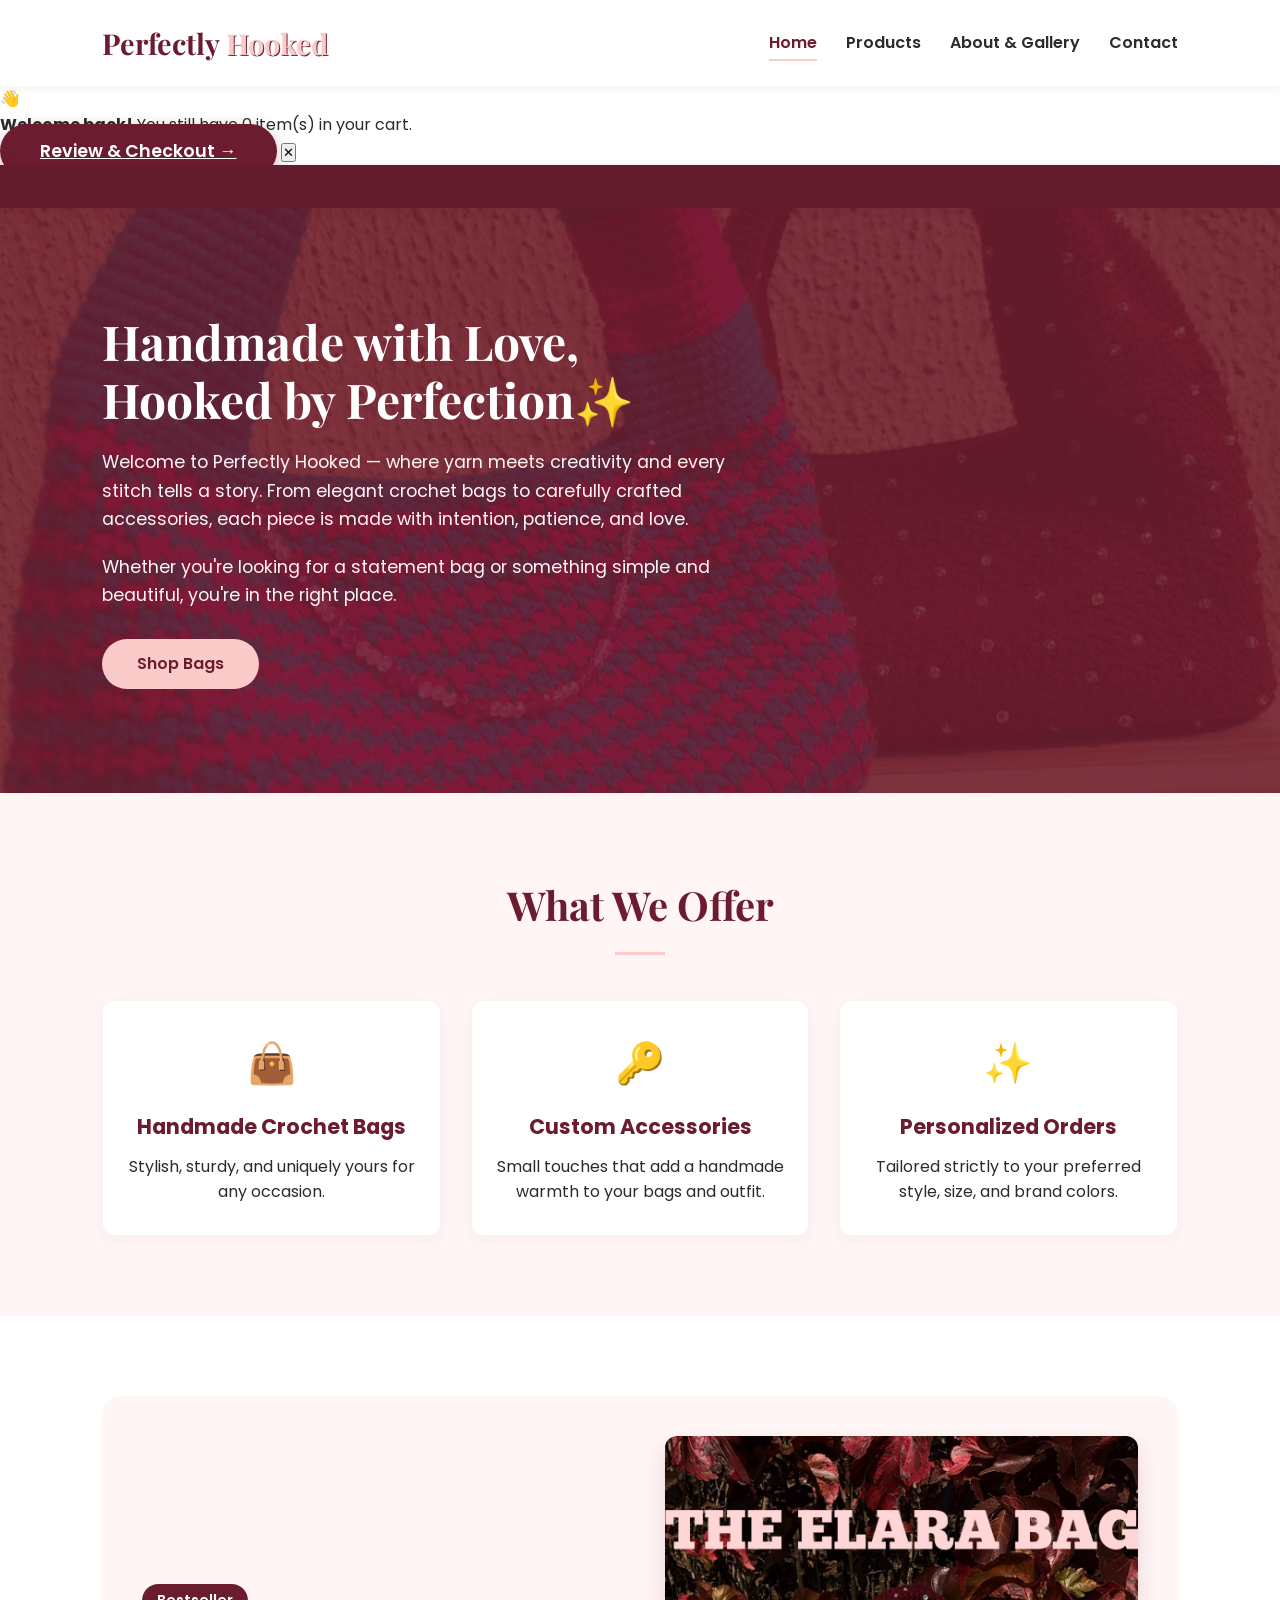
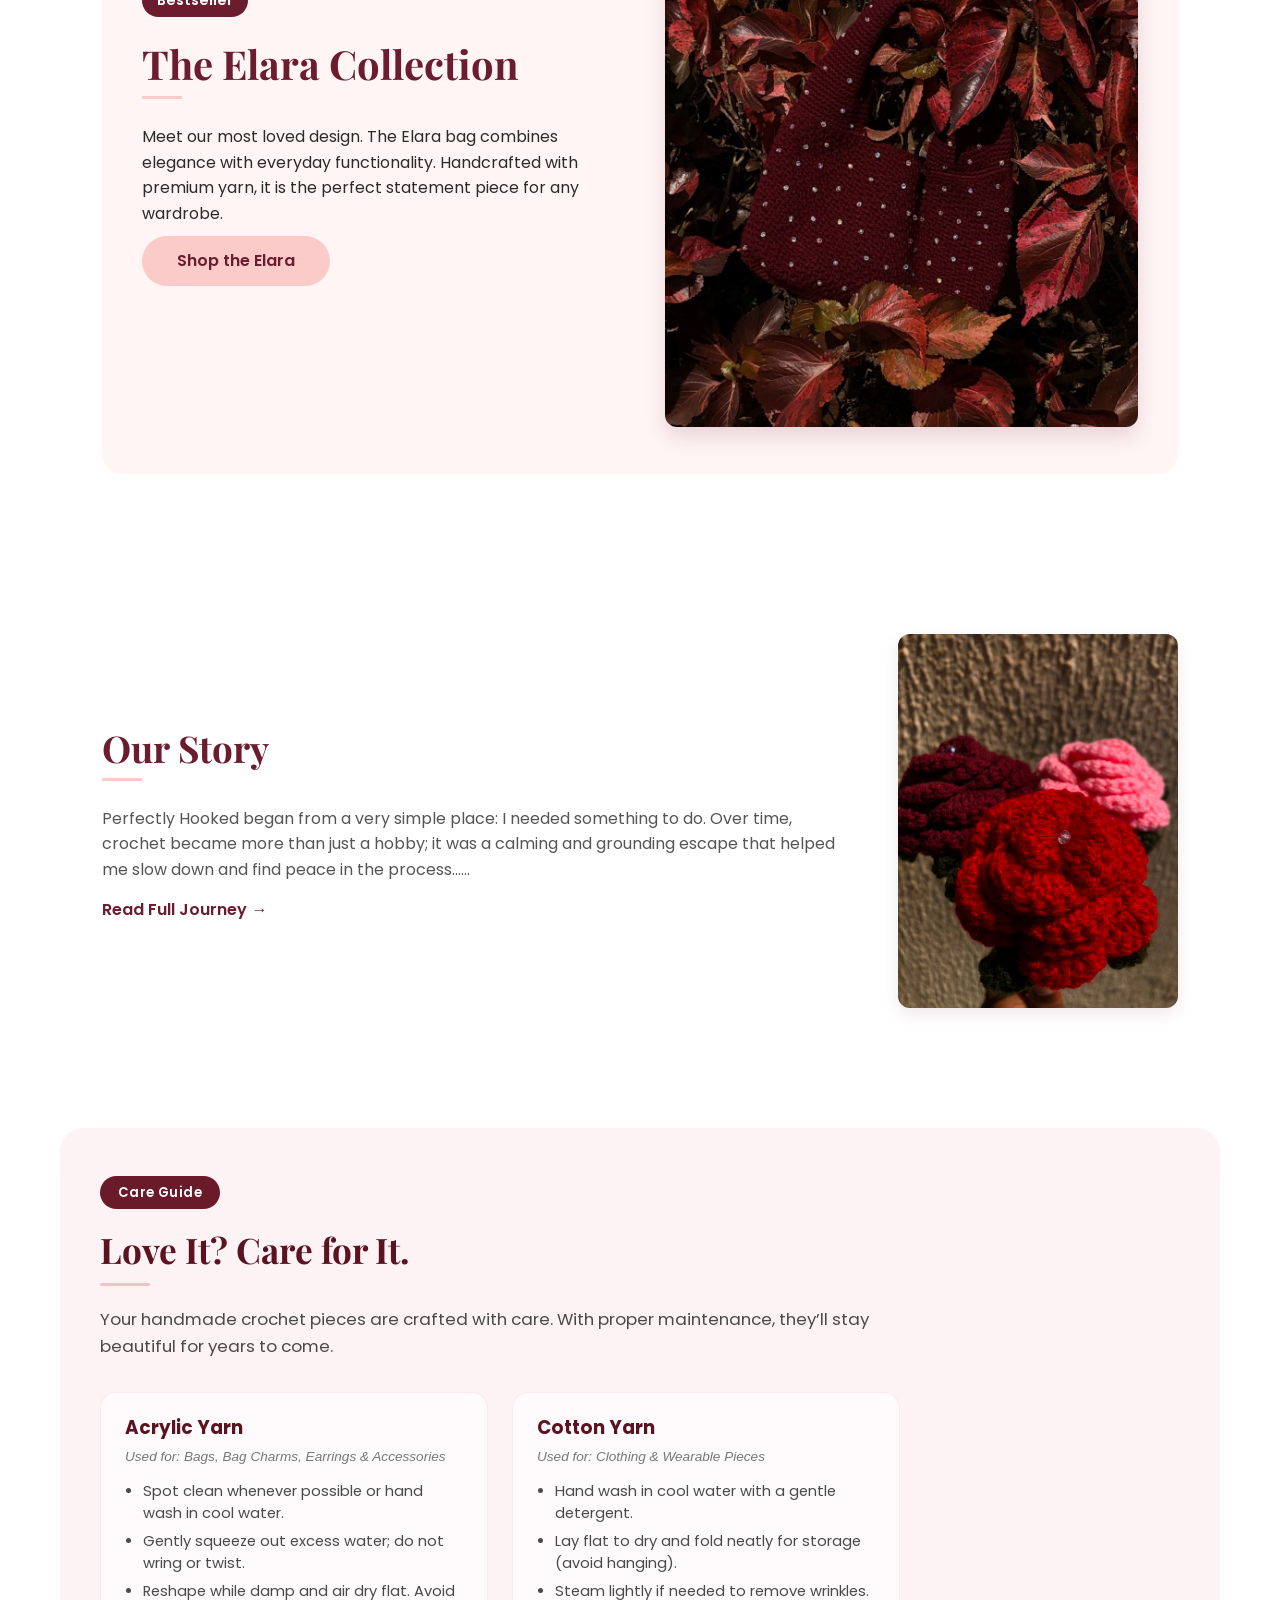
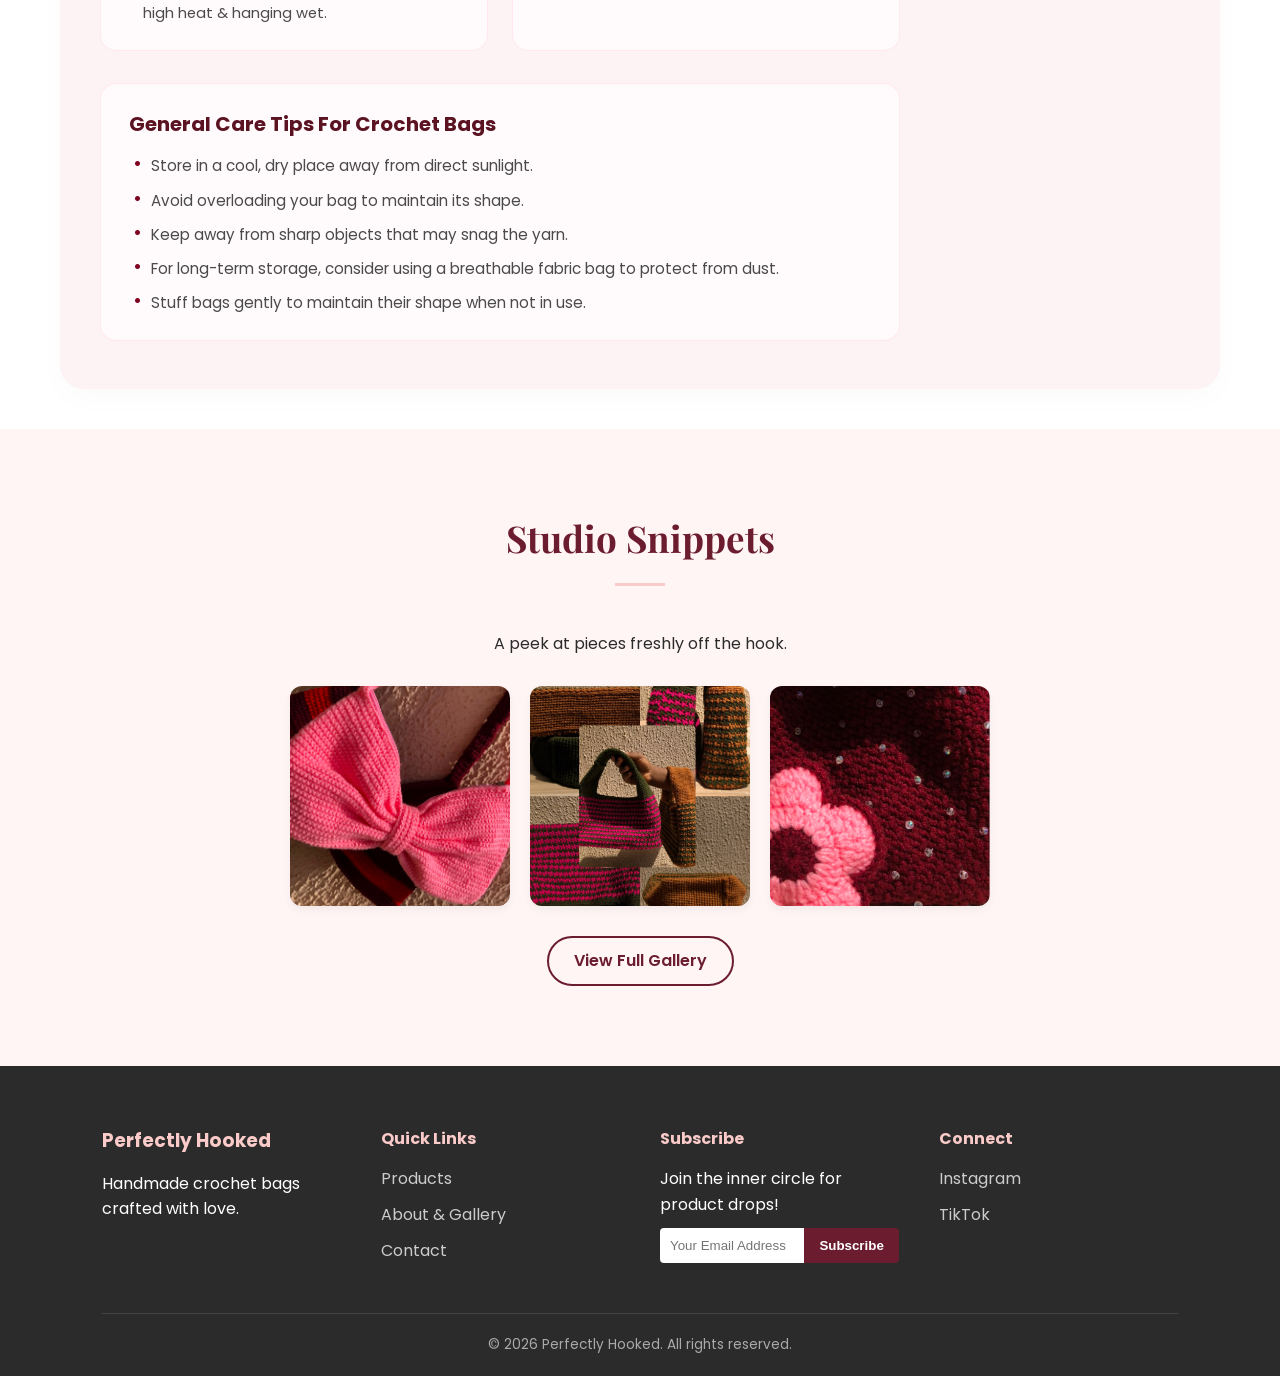
==== commit eebd45c6: "Update index.html" ====
--- a/index.html
+++ b/index.html
@@ -21,6 +21,22 @@
     </nav>
 </header>
 
+<!-- Returning Customer Cart Banner -->
+<div id="welcome-back-banner" class="welcome-banner hidden">
+  <div class="welcome-content">
+    <div class="welcome-text">
+      <span class="welcome-icon">👋</span>
+      <p>
+        <strong>Welcome back!</strong> You still have <span id="welcome-cart-count">0</span> item(s) in your cart.
+      </p>
+    </div>
+    <div class="welcome-actions">
+      <a href="cart.html" class="welcome-btn checkout-btn">Review & Checkout →</a>
+      <button onclick="closeWelcomeBanner()" class="welcome-close-btn" aria-label="Dismiss">✕</button>
+    </div>
+  </div>
+</div>
+
 <!-- PLACE MARQUEE RIGHT HERE 👇 -->
 <div class="announcement-marquee" id="promoMarquee">
     <div class="marquee-content">
--- a/style.css
+++ b/style.css
@@ -897,7 +897,6 @@
 }
 
 .mini-hero-content h1 {
-    font-family: var(--font-heading);
     font-size: 2.8rem;
     font-weight: 600;
     letter-spacing: 1px;
@@ -1174,4 +1173,524 @@
 /* Pause animation on mouse hover so users can read comfortably */
 .announcement-marquee:hover .marquee-content {
     animation-play-state: paused;
+}
+
+.custom-color-banner {
+  display: flex;
+  align-items: center;
+  gap: 16px;
+  background-color: #fff0f3; /* Gentle blush pink accent */
+  border: 1px solid #ffccd5;
+  border-radius: 12px;
+  padding: 16px 20px;
+  margin-bottom: 24px;
+}
+
+.banner-icon {
+  font-size: 1.8rem;
+}
+
+.banner-text strong {
+  color: #800020; /* Deep burgundy/rose tone to match brand */
+  display: block;
+  margin-bottom: 4px;
+}
+
+.banner-text p {
+  margin: 0;
+  font-size: 0.95rem;
+  color: #4a4a4a;
+}
+
+/* ==========================================
+   FAQ SECTION STYLING
+   ========================================== */
+
+.faq-section {
+  max-width: 900px;
+  margin: 60px auto;
+  padding: 0 20px;
+  font-family: inherit;
+  color: #333333;
+}
+
+.faq-header {
+  text-align: center;
+  margin-bottom: 35px;
+}
+
+.faq-header h2 {
+  font-size: 2rem;
+  color: #5a2a38; /* Rich brand tone */
+  margin-bottom: 8px;
+}
+
+.faq-header p {
+  color: #666666;
+  font-size: 1rem;
+}
+
+/* --- Custom Color Banner --- */
+.custom-color-banner {
+  display: flex;
+  align-items: center;
+  gap: 16px;
+  background: linear-gradient(135deg, #fff0f3 0%, #ffe5ec 100%);
+  border: 1px solid #ffccd5;
+  border-radius: 16px;
+  padding: 20px 24px;
+  margin-bottom: 40px;
+  box-shadow: 0 4px 15px rgba(255, 182, 193, 0.15);
+}
+
+.banner-icon {
+  font-size: 2rem;
+  flex-shrink: 0;
+}
+
+.banner-text strong {
+  font-size: 1.1rem;
+  color: #800020; /* Deep rose/burgundy */
+  display: block;
+  margin-bottom: 4px;
+}
+
+.banner-text p {
+  margin: 0;
+  font-size: 0.95rem;
+  color: #4a4a4a;
+  line-height: 1.5;
+}
+
+/* --- FAQ Cards --- */
+.faq-grid {
+  display: flex;
+  flex-direction: column;
+  gap: 20px;
+}
+
+.faq-item {
+  background: #ffffff;
+  border: 1px solid #f0e6e8;
+  border-radius: 12px;
+  padding: 22px 26px;
+  box-shadow: 0 2px 10px rgba(0, 0, 0, 0.03);
+  transition: transform 0.2s ease, box-shadow 0.2s ease;
+}
+
+.faq-item:hover {
+  transform: translateY(-2px);
+  box-shadow: 0 6px 18px rgba(0, 0, 0, 0.06);
+  border-color: #ffd6e0;
+}
+
+.faq-item h3 {
+  font-size: 1.1rem;
+  font-weight: 600;
+  color: #333333;
+  margin-bottom: 10px;
+  display: flex;
+  align-items: center;
+  gap: 8px;
+}
+
+.faq-item p {
+  font-size: 0.95rem;
+  color: #555555;
+  line-height: 1.6;
+  margin: 0;
+}
+
+/* --- CTA Bottom Contact Button --- */
+.faq-contact-cta {
+  text-align: center;
+  margin-top: 45px;
+  padding-top: 25px;
+  border-top: 1px dashed #e5d5d8;
+}
+
+.faq-contact-cta p {
+  font-size: 1rem;
+  color: #555555;
+  margin-bottom: 15px;
+}
+
+.contact-btn {
+  display: inline-block;
+  background-color: #25d366; /* WhatsApp Green */
+  color: #ffffff;
+  font-weight: 600;
+  padding: 12px 28px;
+  border-radius: 30px;
+  text-decoration: none;
+  box-shadow: 0 4px 12px rgba(37, 211, 102, 0.25);
+  transition: background-color 0.2s ease, transform 0.2s ease;
+}
+
+.contact-btn:hover {
+  background-color: #1ebe5d;
+  transform: scale(1.03);
+}
+
+/* --- Responsive Layout for Mobile --- */
+@media (max-width: 600px) {
+  .custom-color-banner {
+    flex-direction: column;
+    text-align: center;
+    gap: 8px;
+  }
+
+  .faq-item {
+    padding: 16px 20px;
+  }
+}
+
+/* Badge Version */
+.product-care-badge {
+  display: flex;
+  align-items: center;
+  justify-content: space-between;
+  background-color: #faf7f8;
+  border: 1px solid #f0e6e8;
+  border-radius: 8px;
+  padding: 10px 14px;
+  margin-top: 15px;
+  font-size: 0.85rem;
+}
+
+.product-care-badge span {
+  color: #4a4a4a;
+  font-weight: 500;
+}
+
+.product-care-badge a {
+  color: #800020;
+  text-decoration: none;
+  font-weight: 600;
+}
+
+.product-care-badge a:hover {
+  text-decoration: underline;
+}
+
+/* ==========================================
+   LOVE IT. CARE FOR IT. (BESTSELLER MIRROR STYLING)
+   ========================================== */
+
+.care-guide-section {
+  padding: 40px 20px;
+  max-width: 1200px;
+  margin: 0 auto;
+}
+
+/* Matching the main Bestseller pink rounded card container */
+.care-container {
+  background-color: #fdf2f4; /* Soft blush pink background */
+  border-radius: 24px;
+  padding: 48px 40px;
+  box-shadow: 0 10px 30px rgba(0, 0, 0, 0.02);
+}
+
+.care-content {
+  max-width: 800px;
+}
+
+/* Pill Badge like "Bestseller" */
+.care-badge {
+  display: inline-block;
+  background-color: #6a1b29; /* Deep burgundy pill */
+  color: #ffffff;
+  font-size: 0.82rem;
+  font-weight: 600;
+  padding: 6px 18px;
+  border-radius: 20px;
+  letter-spacing: 0.03em;
+  margin-bottom: 20px;
+}
+
+/* Title matching "The Elara Collection" */
+.care-title {
+  font-family: 'Playfair Display', serif; /* Matching serif font */
+  font-size: 2.2rem;
+  font-weight: 700;
+  color: #5b1322; /* Deep rose/burgundy title */
+  margin: 0 0 12px 0;
+  line-height: 1.2;
+}
+
+/* Accent line divider */
+.care-divider {
+  width: 50px;
+  height: 3px;
+  background-color: #f4c2c2;
+  margin-bottom: 20px;
+  border-radius: 2px;
+}
+
+/* Description text matching body copy */
+.care-description {
+  font-size: 1.05rem;
+  line-height: 1.6;
+  color: #4a4a4a;
+  margin-bottom: 32px;
+}
+
+/* Content Breakdown */
+.care-details {
+  display: grid;
+  grid-template-columns: repeat(auto-fit, minmax(280px, 1fr));
+  gap: 24px;
+  margin-bottom: 32px;
+}
+
+.care-item {
+  background-color: rgba(255, 255, 255, 0.7); /* Subtle white translucent cards */
+  border-radius: 16px;
+  padding: 20px 24px;
+  border: 1px solid rgba(255, 204, 213, 0.4);
+}
+
+.care-item h3 {
+  font-size: 1.15rem;
+  color: #5b1322;
+  margin: 0 0 4px 0;
+}
+
+.care-item .yarn-usage {
+  font-size: 0.85rem;
+  color: #777777;
+  margin-bottom: 12px;
+  font-style: italic;
+}
+
+.care-item ul {
+  padding-left: 18px;
+  margin: 0;
+  color: #4a4a4a;
+  font-size: 0.92rem;
+  line-height: 1.5;
+}
+
+.care-item li {
+  margin-bottom: 6px;
+}
+
+/* CTA Pill Button matching "Shop the Elara" */
+.care-btn {
+  display: inline-block;
+  background-color: #f8c8d0; /* Light pink pill button */
+  color: #5b1322; /* Deep burgundy text */
+  font-size: 0.95rem;
+  font-weight: 600;
+  padding: 12px 28px;
+  border-radius: 30px;
+  text-decoration: none;
+  transition: all 0.2s ease;
+}
+
+.care-btn:hover {
+  background-color: #f4b6c2;
+  transform: translateY(-2px);
+}
+
+/* Mobile responsive padding */
+@media (max-width: 768px) {
+  .care-container {
+    padding: 32px 20px;
+  }
+  .care-title {
+    font-size: 1.8rem;
+  }
+}
+
+/* ==========================================
+   GENERAL CARE TIPS (MATCHING BESTSELLER STYLING)
+   ========================================== */
+
+/* Inner container for General Care Tips */
+.general-care-tips {
+  background-color: rgba(255, 255, 255, 0.7); /* Matching translucent white card */
+  border-radius: 16px;
+  padding: 24px 28px;
+  border: 1px solid rgba(255, 204, 213, 0.4);
+  margin-top: 24px;
+}
+
+/* Heading */
+.general-care-tips h3 {
+  font-size: 1.25rem;
+  font-weight: 700;
+  color: #5b1322; /* Deep burgundy tone */
+  margin-top: 0;
+  margin-bottom: 14px;
+}
+
+/* List Items */
+.general-care-tips ul {
+  list-style: none; /* Custom bullet icons */
+  padding: 0;
+  margin: 0;
+}
+
+.general-care-tips li {
+  position: relative;
+  padding-left: 22px;
+  margin-bottom: 10px;
+  font-size: 0.95rem;
+  line-height: 1.6;
+  color: #4a4a4a;
+}
+
+.general-care-tips li:last-child {
+  margin-bottom: 0;
+}
+
+/* Styled bullet dot in matching rose accent */
+.general-care-tips li::before {
+  content: "•";
+  position: absolute;
+  left: 4px;
+  top: 0;
+  color: #800020;
+  font-size: 1.2rem;
+  line-height: 1;
+}
+
+/* ==========================================
+   UNIFIED CUSTOM REQUESTS SECTION
+   ========================================== */
+
+.custom-requests-section {
+  padding: 40px 20px;
+  max-width: 1100px;
+  margin: 0 auto;
+}
+
+/* Outer Card Container */
+.custom-card {
+  background-color: #fdf2f4; /* Soft blush pink */
+  border-radius: 24px;
+  padding: 40px 36px;
+  box-shadow: 0 8px 25px rgba(0, 0, 0, 0.02);
+  border: 1px solid rgba(255, 204, 213, 0.5);
+}
+
+/* Header Badge */
+.custom-badge {
+  display: inline-block;
+  background-color: #6a1b29; /* Deep burgundy pill */
+  color: #ffffff;
+  font-size: 0.8rem;
+  font-weight: 600;
+  padding: 5px 16px;
+  border-radius: 20px;
+  letter-spacing: 0.03em;
+  margin-bottom: 16px;
+  text-transform: uppercase;
+}
+
+/* Heading */
+.custom-title {
+  font-family: 'Playfair Display', serif;
+  font-size: 2rem;
+  font-weight: 700;
+  color: #5b1322;
+  margin: 0 0 12px 0;
+  line-height: 1.25;
+}
+
+/* Divider Line */
+.custom-divider {
+  width: 50px;
+  height: 3px;
+  background-color: #f4c2c2;
+  margin-bottom: 28px;
+  border-radius: 2px;
+}
+
+/* 2-Column Grid inside the card */
+.custom-grid {
+  display: grid;
+  grid-template-columns: repeat(auto-fit, minmax(280px, 1fr));
+  gap: 20px;
+  margin-bottom: 32px;
+}
+
+/* Inner Translucent Cards */
+.custom-item {
+  background-color: rgba(255, 255, 255, 0.75);
+  border-radius: 16px;
+  padding: 22px 24px;
+  border: 1px solid rgba(255, 204, 213, 0.6);
+  display: flex;
+  flex-direction: column;
+  justify-content: flex-start;
+}
+
+.custom-item-header {
+  display: flex;
+  align-items: center;
+  gap: 10px;
+  margin-bottom: 10px;
+}
+
+.custom-icon {
+  font-size: 1.5rem;
+}
+
+.custom-item h3 {
+  font-size: 1.1rem;
+  font-weight: 600;
+  color: #5b1322;
+  margin: 0;
+}
+
+.custom-item p {
+  font-size: 0.93rem;
+  line-height: 1.55;
+  color: #4a4a4a;
+  margin: 0;
+}
+
+.custom-item em {
+  color: #777;
+}
+
+/* WhatsApp CTA Button */
+.custom-cta {
+  text-align: left;
+}
+
+.custom-btn {
+  display: inline-block;
+  background-color: #25d366; /* WhatsApp Green for clear action */
+  color: #ffffff;
+  font-size: 0.95rem;
+  font-weight: 600;
+  padding: 12px 28px;
+  border-radius: 30px;
+  text-decoration: none;
+  box-shadow: 0 4px 12px rgba(37, 211, 102, 0.2);
+  transition: all 0.2s ease;
+}
+
+.custom-btn:hover {
+  background-color: #1ebe5d;
+  transform: translateY(-2px);
+  box-shadow: 0 6px 16px rgba(37, 211, 102, 0.3);
+}
+
+/* Responsive Mobile Rules */
+@media (max-width: 600px) {
+  .custom-card {
+    padding: 28px 20px;
+  }
+  .custom-title {
+    font-size: 1.6rem;
+  }
+  .custom-btn {
+    display: block;
+    text-align: center;
+    width: 100%;
+  }
 }
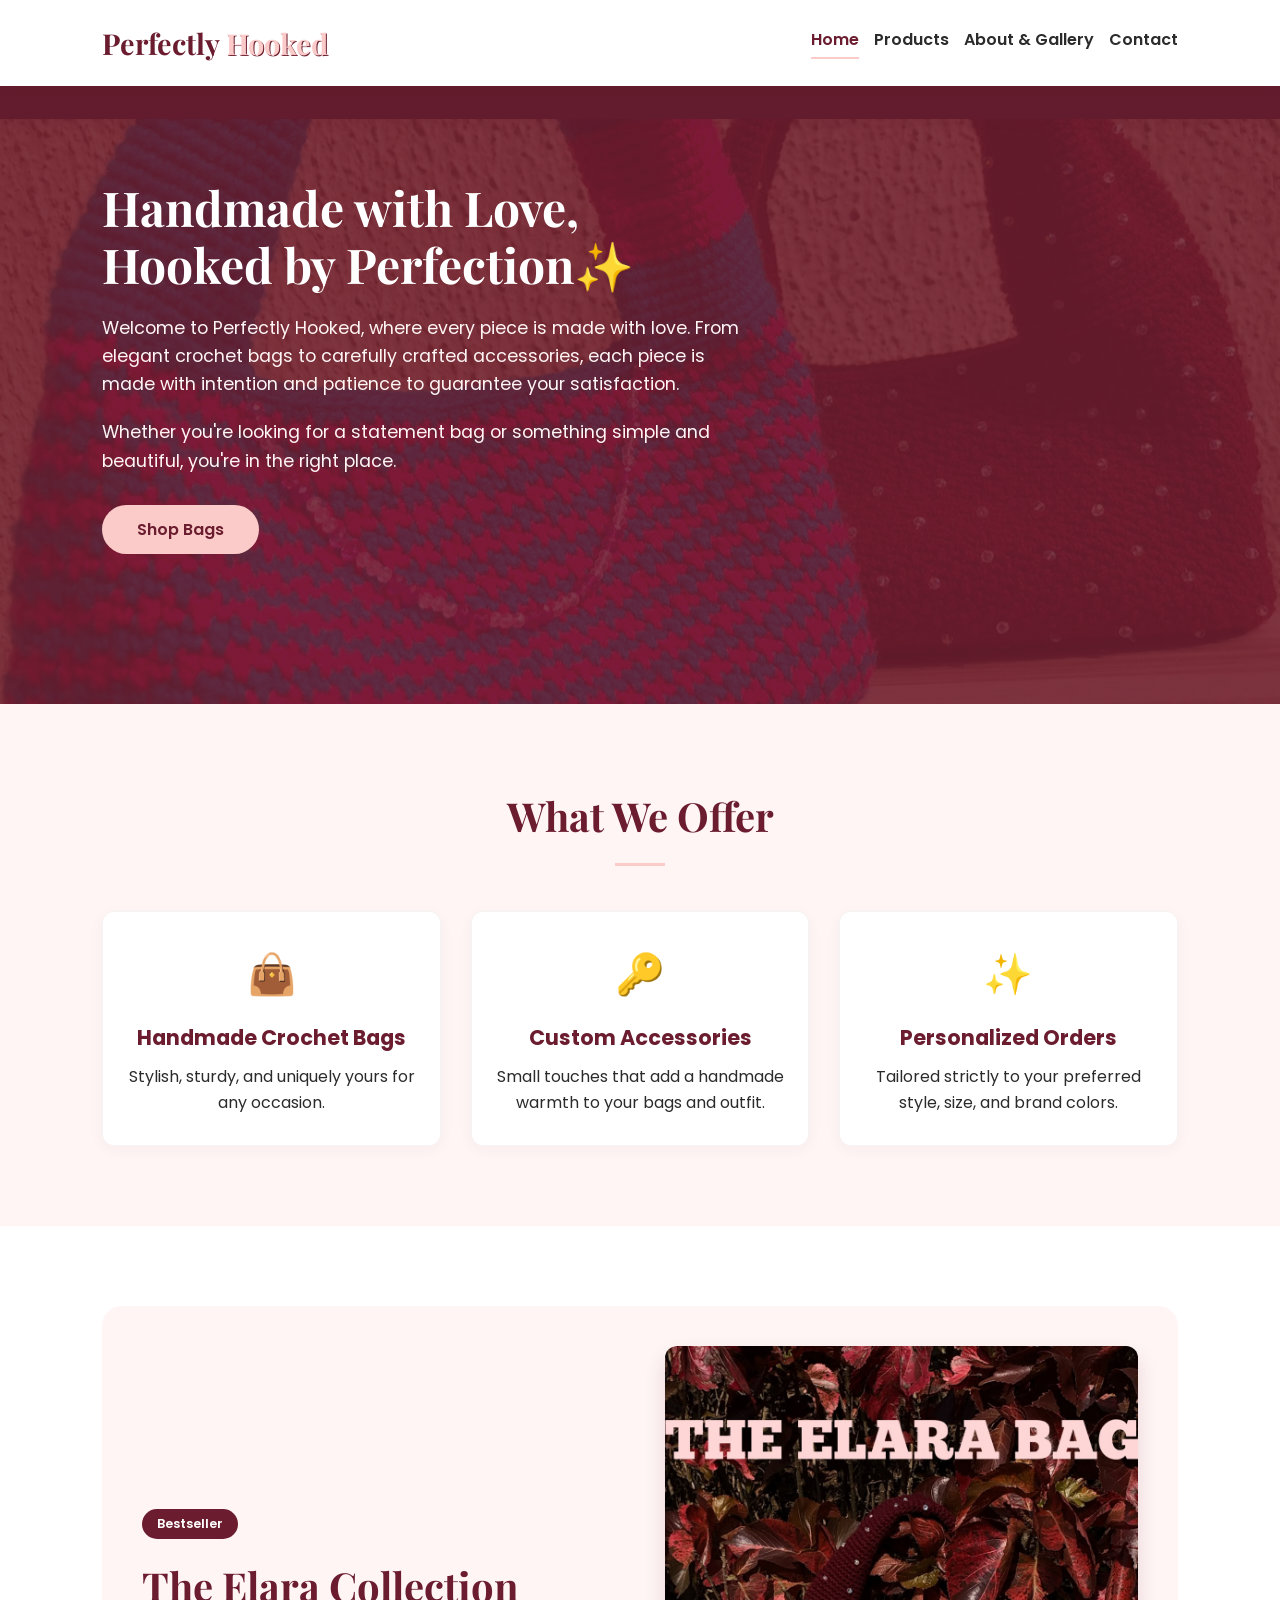
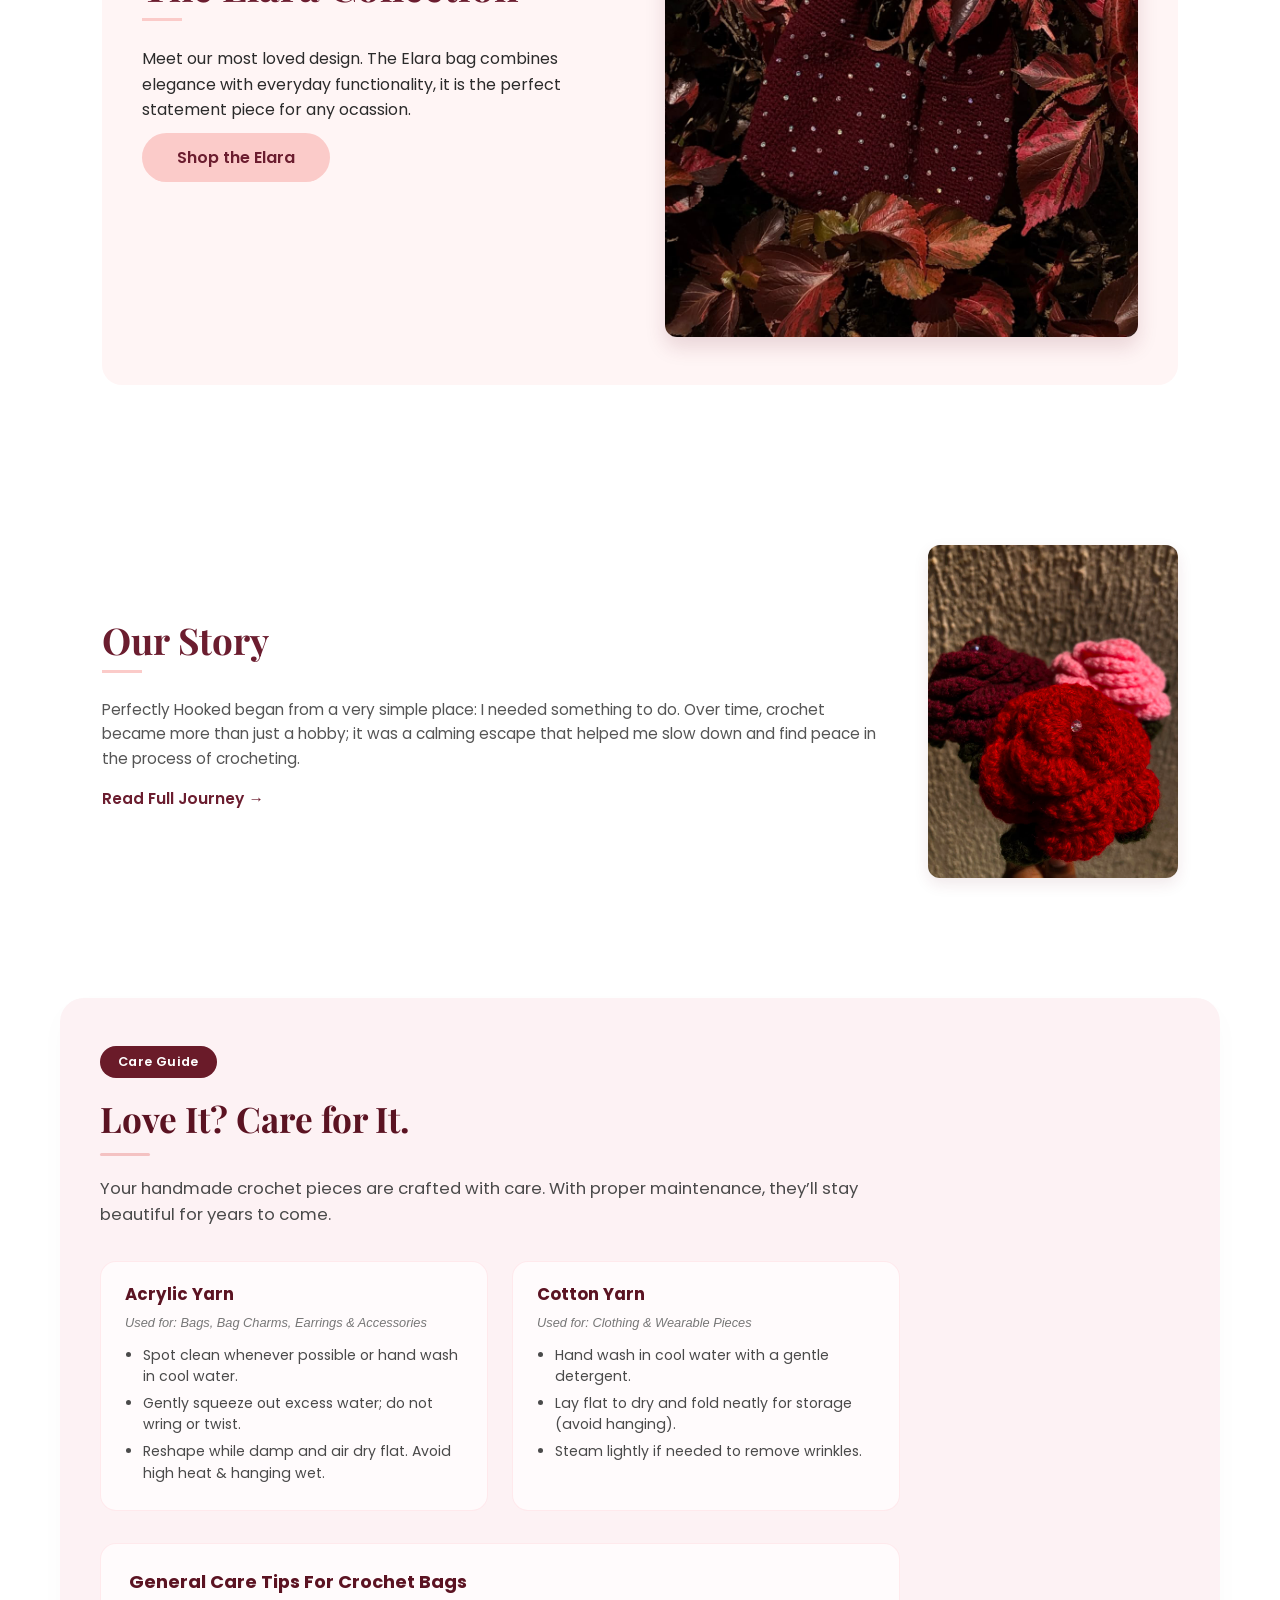
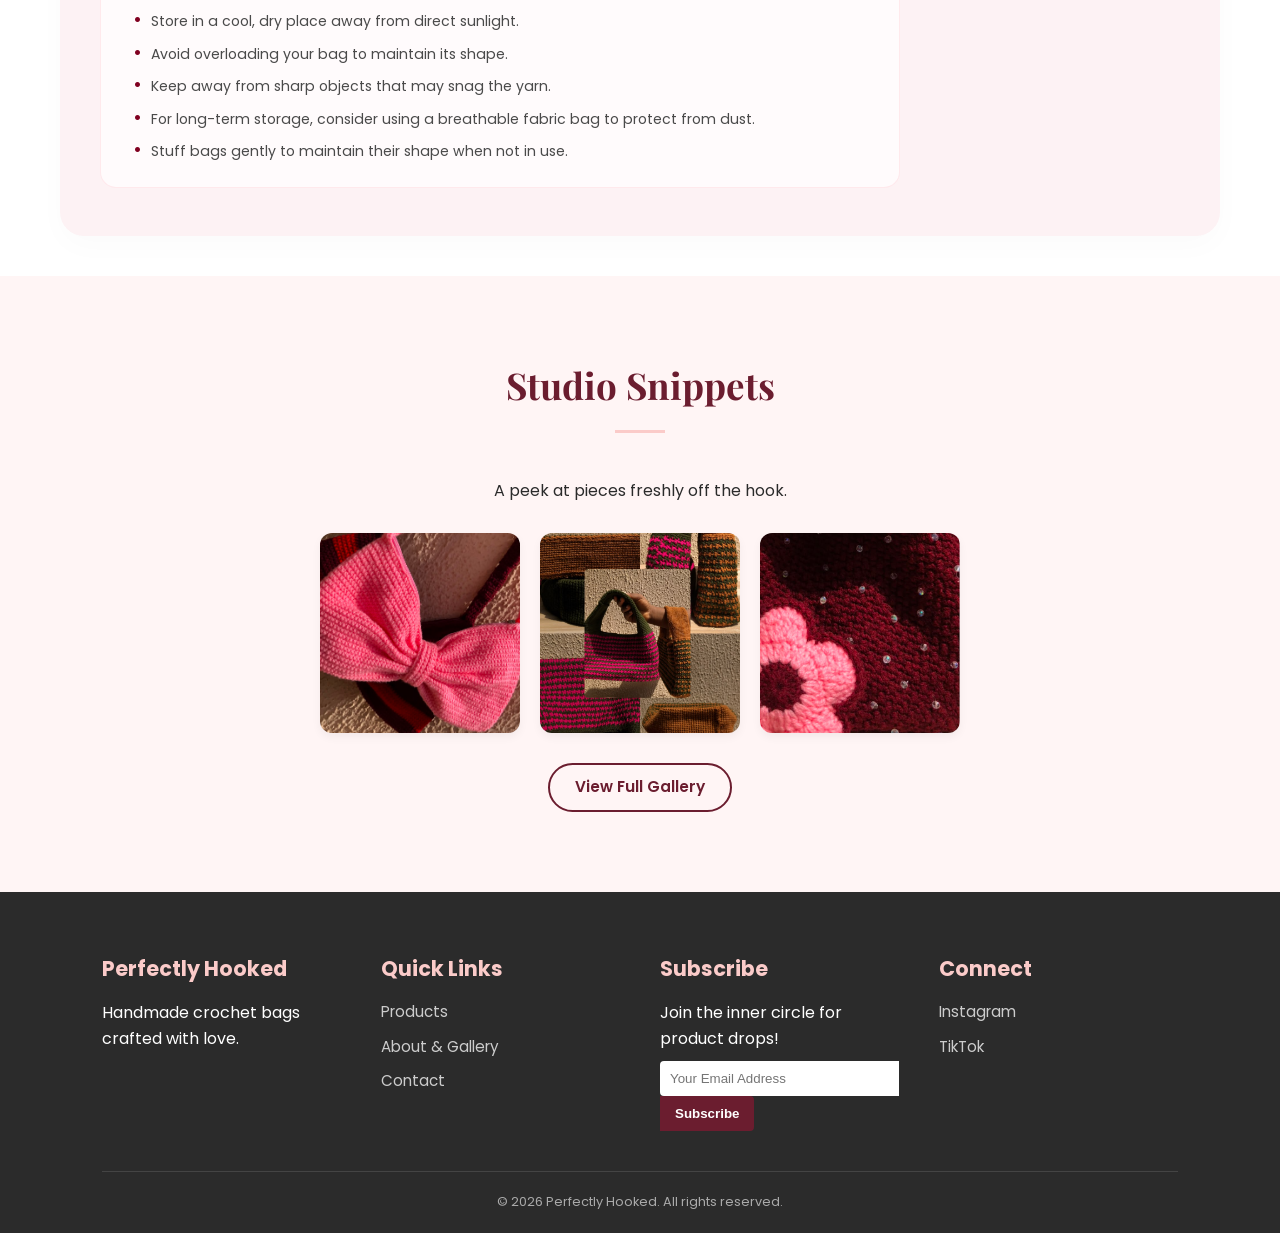
==== commit 645e8172: "Update index.html" ====
--- a/index.html
+++ b/index.html
@@ -49,7 +49,7 @@
     <section class="hero">
         <div class="hero-content">
             <h1>Handmade with Love, <br>Hooked by Perfection✨</h1>
-            <p>Welcome to Perfectly Hooked — where yarn meets creativity and every stitch tells a story. From elegant crochet bags to carefully crafted accessories, each piece is made with intention, patience, and love.</p>
+            <p>Welcome to Perfectly Hooked, where every piece is made with love. From elegant crochet bags to carefully crafted accessories, each piece is made with intention and patience to guarantee your satisfaction.</p>
             <p>Whether you're looking for a statement bag or something simple and beautiful, you're in the right place.</p>
             <a href="products.html" class="btn">Shop Bags</a>
         </div>
@@ -98,7 +98,7 @@
                 <span class="badge">Bestseller</span>
                 <h2>The Elara Collection</h2>
                 <div class="accent-line-left"></div>
-                <p>Meet our most loved design. The Elara bag combines elegance with everyday functionality. Handcrafted with premium yarn, it is the perfect statement piece for any wardrobe.</p>
+                <p>Meet our most loved design. The Elara bag combines elegance with everyday functionality, it is the perfect statement piece for any ocassion.</p>
                 <a href="products.html#Elarabags" class="btn">Shop the Elara</a>
             </div>
             <div class="bestseller-image">
@@ -113,7 +113,7 @@
             <div class="preview-text">
                 <h2>Our Story</h2>
                 <div class="accent-line-left"></div>
-                <p>Perfectly Hooked began from a very simple place: I needed something to do. Over time, crochet became more than just a hobby; it was a calming and grounding escape that helped me slow down and find peace in the process......</p>
+                <p>Perfectly Hooked began from a very simple place: I needed something to do. Over time, crochet became more than just a hobby; it was a calming escape that helped me slow down and find peace in the process of crocheting.</p>
                 <a href="about.html" class="text-link">Read Full Journey →</a>
                 </div>
            <div class="preview-image-box">
--- a/style.css
+++ b/style.css
@@ -13,6 +13,19 @@
     --white: #ffffff;
     --font-heading: 'Playfair Display', serif;
     --font-body: 'Poppins', sans-serif;
+    
+    /* Fluid typography scales */
+    --text-base: 1rem;
+    --text-sm: 0.875rem;
+    --text-lg: 1.125rem;
+    --text-xl: 1.25rem;
+    --text-2xl: 1.5rem;
+    --text-3xl: 2rem;
+    --text-4xl: 2.5rem;
+}
+
+html {
+    font-size: 16px;
 }
 
 body {
@@ -20,6 +33,8 @@
     color: var(--charcoal);
     background-color: var(--white);
     line-height: 1.6;
+    font-size: var(--text-base);
+    overflow-x: hidden;
 }
 
 /* --- Header / Navigation --- */
@@ -33,11 +48,13 @@
     position: sticky;
     top: 0;
     z-index: 1000;
+    flex-wrap: wrap;
+    gap: 10px;
 }
 
 .logo {
     font-family: var(--font-heading);
-    font-size: 1.8rem;
+    font-size: clamp(1.4rem, 4vw, 1.8rem);
     font-weight: 700;
     color: var(--burgundy);
 }
@@ -47,13 +64,19 @@
     text-shadow: 1px 1px 0px var(--burgundy);
 }
 
+header nav {
+    display: flex;
+    flex-wrap: wrap;
+    gap: 8px 15px;
+}
+
 header nav a {
     text-decoration: none;
     color: var(--charcoal);
     font-weight: 600;
-    margin-left: 25px;
     padding-bottom: 5px;
     transition: color 0.3s ease;
+    font-size: clamp(0.8rem, 1.5vw, 1rem);
 }
 
 header nav a:hover, header nav a.active {
@@ -67,7 +90,7 @@
                 url('header.jpeg') no-repeat center center/cover;
     min-height: 65vh;
     display: flex;
-    align-items: center;
+    align-items: normal;
     padding: 60px 8%;
     color: var(--white);
 }
@@ -78,13 +101,13 @@
 
 .hero h1 {
     font-family: var(--font-heading);
-    font-size: 3rem;
+    font-size: clamp(2rem, 6vw, 3rem);
     margin-bottom: 20px;
     line-height: 1.2;
 }
 
 .hero p {
-    font-size: 1.1rem;
+    font-size: clamp(0.95rem, 2vw, 1.1rem);
     margin-bottom: 20px;
     color: var(--light-pink-bg);
 }
@@ -99,6 +122,7 @@
     border-radius: 30px;
     margin-top: 10px;
     transition: transform 0.3s ease, background-color 0.3s ease;
+    font-size: clamp(0.9rem, 1.5vw, 1rem);
 }
 
 .btn:hover {
@@ -115,7 +139,7 @@
 
 .offers-section h2 {
     font-family: var(--font-heading);
-    font-size: 2.5rem;
+    font-size: clamp(1.8rem, 5vw, 2.5rem);
     color: var(--burgundy);
 }
 
@@ -151,7 +175,7 @@
 }
 
 .offer-card h3 {
-    font-size: 1.3rem;
+    font-size: clamp(1.1rem, 2vw, 1.3rem);
     color: var(--burgundy);
     margin-bottom: 10px;
 }
@@ -179,6 +203,7 @@
 footer h3, footer h4 {
     color: var(--soft-pink);
     margin-bottom: 15px;
+    font-size: clamp(1.1rem, 2vw, 1.3rem);
 }
 
 .footer-links a, .social-links a {
@@ -187,6 +212,7 @@
     display: block;
     margin-bottom: 10px;
     transition: color 0.3s ease;
+    font-size: clamp(0.85rem, 1.2vw, 0.95rem);
 }
 
 .footer-links a:hover, .social-links a:hover {
@@ -196,6 +222,7 @@
 .subscribe-form {
     display: flex;
     margin-top: 10px;
+    flex-wrap: wrap;
 }
 
 .subscribe-form input {
@@ -204,6 +231,8 @@
     border-radius: 4px 0 0 4px;
     outline: none;
     width: 70%;
+    min-width: 150px;
+    flex: 1;
 }
 
 .subscribe-form button {
@@ -220,7 +249,7 @@
     text-align: center;
     border-top: 1px solid #444;
     padding-top: 20px;
-    font-size: 0.85rem;
+    font-size: clamp(0.75rem, 1vw, 0.85rem);
     color: #aaa;
 }
 
@@ -233,7 +262,7 @@
 
 .products-header h2 {
     font-family: var(--font-heading);
-    font-size: 2.5rem;
+    font-size: clamp(1.8rem, 5vw, 2.5rem);
     color: var(--burgundy);
 }
 
@@ -252,6 +281,7 @@
     border-radius: 20px;
     cursor: pointer;
     transition: all 0.3s ease;
+    font-size: clamp(0.75rem, 1.2vw, 0.9rem);
 }
 
 .filter-btn:hover, .filter-btn.active {
@@ -260,7 +290,7 @@
     border-color: var(--burgundy);
 }
 
-/* Products Grid Setup */
+/* Products Grid Setup - FIXED for 2 columns on mobile */
 .products-container {
     padding: 20px 8% 80px 8%;
     background-color: var(--light-pink-bg);
@@ -268,18 +298,45 @@
 
 .products-grid {
     display: grid;
-    grid-template-columns: repeat(auto-fit, minmax(250px, 1fr));
+    grid-template-columns: repeat(3, 1fr);
     gap: 30px;
+}
+
+/* Tablet: 2 columns */
+@media (max-width: 992px) {
+    .products-grid {
+        grid-template-columns: repeat(2, 1fr);
+        gap: 20px;
+    }
+}
+
+/* Mobile: 2 columns (fixed) */
+@media (max-width: 640px) {
+    .products-grid {
+        grid-template-columns: repeat(2, 1fr);
+        gap: 12px;
+        padding: 0 0px;
+    }
+}
+
+/* Very small phones: 2 columns but smaller */
+@media (max-width: 420px) {
+    .products-grid {
+        grid-template-columns: repeat(2, 1fr);
+        gap: 10px;
+    }
 }
 
 .card {
     background-color: var(--white);
     border-radius: 12px;
-    padding: 15px;
+    padding: 12px;
     text-align: center;
     box-shadow: 0 4px 12px rgba(107, 29, 47, 0.04);
     border: 1px solid rgba(107, 29, 47, 0.05);
     transition: transform 0.3s cubic-bezier(0.175, 0.885, 0.32, 1.275);
+    display: flex;
+    flex-direction: column;
 }
 
 .card:hover {
@@ -288,11 +345,11 @@
 
 .card .img-wrapper {
     width: 100%;
-    height: 240px;
+    height: 200px;
     background-color: #f7f7f7;
     border-radius: 8px;
     overflow: hidden;
-    margin-bottom: 15px;
+    margin-bottom: 12px;
 }
 
 .card img {
@@ -308,16 +365,16 @@
 }
 
 .card h3 {
-    font-size: 1.15rem;
+    font-size: clamp(0.85rem, 1.5vw, 1.15rem);
     color: var(--charcoal);
-    margin-bottom: 5px;
+    margin-bottom: 3px;
 }
 
 .card .price {
     color: var(--burgundy);
     font-weight: 600;
-    font-size: 1.1rem;
-    margin-bottom: 15px;
+    font-size: clamp(0.9rem, 1.3vw, 1.1rem);
+    margin-bottom: 10px;
 }
 
 .cart-btn {
@@ -325,12 +382,13 @@
     background-color: var(--soft-pink);
     color: var(--burgundy);
     border: none;
-    padding: 10px;
+    padding: 8px 10px;
     font-family: var(--font-body);
     font-weight: 600;
     border-radius: 6px;
     cursor: pointer;
     transition: background-color 0.3s ease, color 0.3s ease;
+    font-size: clamp(0.75rem, 1vw, 0.9rem);
 }
 
 .cart-btn:hover {
@@ -349,7 +407,7 @@
     color: var(--white);
     border: none;
     padding: 15px 40px;
-    font-size: 1.1rem;
+    font-size: clamp(1rem, 1.5vw, 1.1rem);
     font-family: var(--font-body);
     font-weight: 600;
     border-radius: 30px;
@@ -417,13 +475,13 @@
 
 .contact-info {
     flex: 1;
-    min-width: 320px;
+    min-width: 280px;
     text-align: left;
 }
 
 .contact-info h2 {
     font-family: var(--font-heading);
-    font-size: 2.5rem;
+    font-size: clamp(1.8rem, 5vw, 2.5rem);
     color: var(--burgundy);
     line-height: 1.2;
     margin-bottom: 5px;
@@ -431,14 +489,14 @@
 
 .contact-info p {
     color: #555;
-    font-size: 1.05rem;
+    font-size: clamp(0.9rem, 1.3vw, 1.05rem);
     line-height: 1.6;
     margin-bottom: 20px;
 }
 
 .contact-form-wrapper {
     flex: 1;
-    min-width: 320px;
+    min-width: 280px;
     background-color: var(--light-pink-bg);
     padding: 40px 30px;
     border-radius: 16px;
@@ -455,7 +513,7 @@
     display: block;
     font-weight: 600;
     margin-bottom: 8px;
-    font-size: 0.95rem;
+    font-size: clamp(0.85rem, 1.2vw, 0.95rem);
     color: var(--burgundy);
 }
 
@@ -466,7 +524,7 @@
     border: 1px solid #ddd;
     border-radius: 8px;
     font-family: var(--font-body);
-    font-size: 0.95rem;
+    font-size: clamp(0.85rem, 1.2vw, 0.95rem);
     outline: none;
     background-color: var(--white);
     transition: border-color 0.3s ease, box-shadow 0.3s ease;
@@ -491,7 +549,7 @@
     padding: 14px;
     font-family: var(--font-body);
     font-weight: 600;
-    font-size: 1.05rem;
+    font-size: clamp(0.95rem, 1.3vw, 1.05rem);
     border-radius: 8px;
     cursor: pointer;
     box-shadow: 0 4px 12px rgba(107, 29, 47, 0.2);
@@ -512,12 +570,12 @@
 
 .gallery-section h2 {
     font-family: var(--font-heading);
-    font-size: 2.5rem;
+    font-size: clamp(1.8rem, 5vw, 2.5rem);
     color: var(--burgundy);
 }
 
 .gallery-subtitle {
-    font-size: 1rem;
+    font-size: clamp(0.85rem, 1.2vw, 1rem);
     color: #666;
     margin-bottom: 40px;
 }
@@ -525,18 +583,44 @@
 /* Elegant Grid Layout */
 .gallery-grid {
     display: grid;
-    grid-template-columns: repeat(auto-fit, minmax(280px, 1fr));
+    grid-template-columns: repeat(auto-fit, minmax(250px, 1fr));
     gap: 20px;
+}
+
+@media (max-width: 640px) {
+    .gallery-grid {
+        grid-template-columns: repeat(2, 1fr);
+        gap: 12px;
+    }
+}
+
+@media (max-width: 420px) {
+    .gallery-grid {
+        grid-template-columns: 1fr 1fr;
+        gap: 10px;
+    }
 }
 
 .gallery-item {
     position: relative;
     border-radius: 12px;
     overflow: hidden;
-    height: 320px;
+    height: 280px;
     box-shadow: 0 4px 10px rgba(0,0,0,0.05);
     background-color: var(--light-pink-bg);
     cursor: zoom-in;
+}
+
+@media (max-width: 640px) {
+    .gallery-item {
+        height: 200px;
+    }
+}
+
+@media (max-width: 420px) {
+    .gallery-item {
+        height: 160px;
+    }
 }
 
 .gallery-item img {
@@ -563,7 +647,7 @@
     color: var(--white);
     font-family: var(--font-body);
     font-weight: 600;
-    font-size: 1.1rem;
+    font-size: clamp(0.8rem, 1.2vw, 1.1rem);
     border: 1px solid var(--soft-pink);
     padding: 8px 20px;
     border-radius: 20px;
@@ -595,18 +679,19 @@
 
 .preview-text {
     flex: 12;
-    min-width: 300px;
+    min-width: 280px;
 }
 
 .preview-text h2 {
     font-family: var(--font-heading);
-    font-size: 2.3rem;
+    font-size: clamp(1.8rem, 4vw, 2.3rem);
     color: var(--burgundy);
 }
 
 .preview-text p {
     color: #555;
     margin-bottom: 15px;
+    font-size: clamp(0.9rem, 1.2vw, 1rem);
 }
 
 .text-link {
@@ -614,6 +699,7 @@
     text-decoration: none;
     font-weight: 600;
     transition: color 0.3s ease;
+    font-size: clamp(0.9rem, 1.2vw, 1rem);
 }
 
 .text-link:hover {
@@ -622,7 +708,7 @@
 
 .preview-image-box {
     flex: 1;
-    min-width: 280px;
+    min-width: 250px;
     display: flex;
     justify-content: center;
 }
@@ -646,7 +732,7 @@
 
 .home-gallery-preview h2 {
     font-family: var(--font-heading);
-    font-size: 2.3rem;
+    font-size: clamp(1.8rem, 4vw, 2.3rem);
     color: var(--burgundy);
 }
 
@@ -659,11 +745,25 @@
 }
 
 .img-snap {
-    width: 220px;
-    height: 220px;
+    width: 200px;
+    height: 200px;
     border-radius: 12px;
     overflow: hidden;
     box-shadow: 0 4px 10px rgba(0,0,0,0.05);
+}
+
+@media (max-width: 640px) {
+    .img-snap {
+        width: 140px;
+        height: 140px;
+    }
+}
+
+@media (max-width: 420px) {
+    .img-snap {
+        width: 100px;
+        height: 100px;
+    }
 }
 
 .img-snap img {
@@ -682,6 +782,7 @@
     font-weight: 600;
     border-radius: 30px;
     transition: all 0.3s ease;
+    font-size: clamp(0.85rem, 1.2vw, 1rem);
 }
 
 .btn-outline:hover {
@@ -710,7 +811,17 @@
     display: flex;
     justify-content: center;
     flex-wrap: wrap;
-    gap: 15px;
+    gap: 10px;
+}
+
+@media (max-width: 640px) {
+    .filter-menu {
+        gap: 8px;
+    }
+    .filter-btn {
+        padding: 6px 14px;
+        font-size: 0.75rem;
+    }
 }
 
 .filter-btn {
@@ -722,6 +833,7 @@
     cursor: pointer;
     font-weight: 600;
     transition: all 0.3s ease;
+    font-size: clamp(0.75rem, 1.2vw, 0.9rem);
 }
 
 .filter-btn:hover, .filter-btn.active {
@@ -742,7 +854,7 @@
 .custom-clothing-banner h2 {
     color: var(--burgundy);
     font-family: var(--font-heading);
-    font-size: 2rem;
+    font-size: clamp(1.5rem, 4vw, 2rem);
     margin-bottom: 15px;
 }
 
@@ -750,6 +862,7 @@
     color: #555;
     max-width: 700px;
     margin: 0 auto 25px auto;
+    font-size: clamp(0.9rem, 1.2vw, 1rem);
 }
 
 /* --- Featured Bestseller (Home Page) --- */
@@ -769,12 +882,21 @@
     padding: 40px;
 }
 
+@media (max-width: 768px) {
+    .bestseller-container {
+        padding: 25px 20px;
+        gap: 25px;
+        flex-direction: column;
+        text-align: center;
+    }
+}
+
 .badge {
     background: var(--burgundy);
     color: var(--white);
     padding: 5px 15px;
     border-radius: 20px;
-    font-size: 0.9rem;
+    font-size: clamp(0.75rem, 1vw, 0.9rem);
     font-weight: 600;
     display: inline-block;
     margin-bottom: 15px;
@@ -782,18 +904,18 @@
 
 .bestseller-text {
     flex: 1;
-    min-width: 300px;
+    min-width: 280px;
 }
 
 .bestseller-text h2 {
     font-family: var(--font-heading);
-    font-size: 2.5rem;
+    font-size: clamp(1.8rem, 4vw, 2.5rem);
     color: var(--burgundy);
 }
 
 .bestseller-image {
     flex: 1;
-    min-width: 300px;
+    min-width: 280px;
 }
 
 .bestseller-image img {
@@ -834,14 +956,22 @@
     flex-wrap: wrap;
 }
 
+@media (max-width: 768px) {
+    .about-container {
+        flex-direction: column;
+        text-align: center;
+        gap: 30px;
+    }
+}
+
 .about-text {
     flex: 1.2;
-    min-width: 320px;
+    min-width: 280px;
 }
 
 .about-text h2 {
     font-family: var(--font-heading);
-    font-size: 2.5rem;
+    font-size: clamp(1.8rem, 4vw, 2.5rem);
     color: var(--burgundy);
     margin-bottom: 5px;
 }
@@ -853,22 +983,34 @@
     margin-bottom: 25px;
 }
 
+@media (max-width: 768px) {
+    .accent-line-left {
+        margin: 0 auto 20px auto;
+    }
+}
+
 .about-text p {
-    font-size: 1rem;
+    font-size: clamp(0.9rem, 1.2vw, 1rem);
     color: #555;
     margin-bottom: 20px;
     text-align: justify;
 }
 
+@media (max-width: 768px) {
+    .about-text p {
+        text-align: center;
+    }
+}
+
 .about-text .lead-text {
-    font-size: 1.15rem;
+    font-size: clamp(1rem, 1.5vw, 1.15rem);
     color: var(--charcoal);
     font-weight: 400;
 }
 
 .about-image {
     flex: 1;
-    min-width: 300px;
+    min-width: 280px;
     display: flex;
     justify-content: center;
 }
@@ -896,8 +1038,14 @@
     color: var(--white);
 }
 
+@media (max-width: 768px) {
+    .mini-hero {
+        padding: 40px 5%;
+    }
+}
+
 .mini-hero-content h1 {
-    font-size: 2.8rem;
+    font-size: clamp(1.8rem, 5vw, 2.8rem);
     font-weight: 600;
     letter-spacing: 1px;
     position: relative;
@@ -913,6 +1061,7 @@
     margin: 12px auto 0 auto;
     border-radius: 2px;
 }
+
 .form-group input, 
 .form-group select, 
 .form-group textarea {
@@ -921,26 +1070,23 @@
     border: 1px solid #ddd;
     border-radius: 8px;
     font-family: var(--font-body);
-    font-size: 0.95rem;
+    font-size: clamp(0.85rem, 1.2vw, 0.95rem);
     outline: none;
     background-color: var(--white);
     color: var(--charcoal);
     cursor: pointer;
     transition: border-color 0.3s ease, box-shadow 0.3s ease;
     
-    /* Resets default browser styles for clean dropdown arrows */
     appearance: none;
     -webkit-appearance: none;
     -moz-appearance: none;
     
-    /* Adds a subtle custom dropdown chevron arrow background image */
     background-image: url("data:image/svg+xml;utf8,<svg xmlns='http://www.w3.org/2000/svg' width='24' height='24' viewBox='0 0 24 24' fill='none' stroke='%236b1d2f' stroke-width='2' stroke-linecap='round' stroke-linejoin='round'><polyline points='6 9 12 15 18 9'></polyline></svg>");
     background-repeat: no-repeat;
     background-position: right 15px center;
     background-size: 16px;
 }
 
-/* Style for when the dropdown gains focus */
 .form-group input:focus, 
 .form-group select:focus, 
 .form-group textarea:focus {
@@ -949,15 +1095,79 @@
 }
 
 /* ==========================================================================
-   --- Mobile Responsiveness Breakpoint (Max-Width: 768px) ---
+   --- Mobile Responsiveness Breakpoints ---
    ========================================================================== */
+
+/* --- Tablet (768px - 992px) --- */
+@media (max-width: 992px) {
+    /* Adjust header */
+    header {
+        flex-direction: column;
+        gap: 12px;
+        padding: 15px 5%;
+        text-align: center;
+    }
+    
+    header nav {
+        justify-content: center;
+    }
+    
+    header nav a {
+        padding: 5px 10px;
+        font-size: 0.9rem;
+    }
+    
+    /* Hero */
+    .hero {
+        padding: 50px 5%;
+        text-align: center;
+        min-height: auto;
+    }
+    
+    .hero-content {
+        max-width: 100%;
+    }
+    
+    /* Section padding adjustments */
+    .offers-section,
+    .products-container,
+    .contact-section,
+    .gallery-section,
+    .home-about-preview,
+    .home-gallery-preview,
+    .featured-bestseller,
+    .about-section {
+        padding-left: 5%;
+        padding-right: 5%;
+    }
+    
+    /* Offer cards */
+    .offer-card {
+        max-width: 100%;
+        flex: 0 1 calc(50% - 20px);
+    }
+    
+    /* Footer */
+    .footer-container {
+        flex-direction: row;
+        flex-wrap: wrap;
+        gap: 30px;
+    }
+    
+    .footer-container > div {
+        flex: 0 1 calc(50% - 15px);
+        min-width: 200px;
+    }
+}
+
+/* --- Mobile (max-width: 768px) --- */
 @media (max-width: 768px) {
-    /* --- Global Elements & Spacing --- */
+    /* Global */
     body {
-        font-size: 14px; /* Slightly smaller base font for mobile comfort */
-    }
-
-    /* Reduce huge desktop section paddings across all pages */
+        font-size: 15px;
+    }
+    
+    /* Reduce section paddings */
     header, 
     .hero, 
     .offers-section, 
@@ -971,78 +1181,78 @@
     .about-section, 
     .mini-hero, 
     footer {
-        padding-left: 5% !important;
-        padding-right: 5% !important;
-    }
-
-    /* --- Header / Navigation --- */
+        padding-left: 4% !important;
+        padding-right: 4% !important;
+    }
+    
+    /* Header */
     header {
         flex-direction: column;
-        gap: 15px;
-        padding-top: 15px;
-        padding-bottom: 15px;
+        gap: 10px;
+        padding-top: 12px;
+        padding-bottom: 12px;
         text-align: center;
     }
-
+    
     header nav {
         display: flex;
         justify-content: center;
         flex-wrap: wrap;
-        gap: 10px;
-    }
-
+        gap: 8px;
+    }
+    
     header nav a {
-        margin-left: 0; /* Clear desktop left margins */
-        padding: 5px 8px;
-        font-size: 0.95rem;
-    }
-
-    /* --- Hero Section --- */
+        padding: 4px 8px;
+        font-size: 0.85rem;
+    }
+    
+    /* Hero */
     .hero {
         min-height: auto;
-        padding-top: 50px;
-        padding-bottom: 50px;
+        padding-top: 40px;
+        padding-bottom: 40px;
         text-align: center;
     }
-
+    
     .hero h1 {
-        font-size: 2.2rem;
-    }
-
+        font-size: 1.8rem;
+    }
+    
     .hero p {
-        font-size: 1rem;
-    }
-
-    /* --- What We Offer Section --- */
+        font-size: 0.95rem;
+    }
+    
+    /* Offers */
     .offers-section {
-        padding-top: 50px;
-        padding-bottom: 50px;
-    }
-
+        padding-top: 40px;
+        padding-bottom: 40px;
+    }
+    
     .offers-section h2 {
-        font-size: 2rem;
-    }
-
+        font-size: 1.8rem;
+    }
+    
     .offers-container {
-        gap: 20px;
-    }
-
+        gap: 15px;
+    }
+    
     .offer-card {
-        max-width: 100%; /* Let cards span beautifully full-width on tiny screens */
-        padding: 25px 15px;
-    }
-
-    /* --- Featured Bestseller & About layouts --- */
+        flex: 0 1 100%;
+        max-width: 100%;
+        padding: 20px 15px;
+    }
+    
+    /* Bestseller & About */
     .bestseller-container, 
     .about-container, 
     .contact-container, 
     .about-preview-container {
         flex-direction: column;
         text-align: center !important;
-        gap: 30px;
-        padding: 30px 20px;
-    }
-
+        gap: 25px;
+        padding: 25px 15px;
+    }
+    
     .preview-text, 
     .preview-image-box, 
     .bestseller-text, 
@@ -1053,46 +1263,182 @@
     .contact-form-wrapper {
         flex: none;
         width: 100%;
-    }
-
+        min-width: unset;
+    }
+    
     .bestseller-text h2, 
     .about-text h2, 
     .contact-info h2 {
-        font-size: 2rem;
-    }
-
-    .accent-line-left {
-        margin: 0 auto 20px auto; /* Center design borders on mobile */
-    }
-
+        font-size: 1.8rem;
+    }
+    
     .about-text p {
-        text-align: center; /* Center paragraph text for mobile readability */
-    }
-
-    /* --- Products & Gallery Layouts --- */
-    .products-grid, 
-    .gallery-grid {
-        grid-template-columns: repeat(auto-fit, minmax(200px, 1fr)); /* Adapt layout grid snugly */
-        gap: 20px;
-    }
-
+        text-align: center;
+    }
+    
+    /* Gallery items */
     .gallery-item {
-        height: 260px; /* Snappy aspect boxes for image content */
-    }
-
-    /* --- Footer Elements --- */
+        height: 220px;
+    }
+    
+    /* Footer */
     .footer-container {
         flex-direction: column;
-        gap: 30px;
+        gap: 25px;
         text-align: center;
     }
-
+    
+    .footer-container > div {
+        flex: 1 1 100%;
+        min-width: unset;
+    }
+    
     .subscribe-form {
         justify-content: center;
     }
-}
-
-/* Styling for the link wrapping the cards */
+    
+    .subscribe-form input {
+        width: 60%;
+    }
+    
+    /* Mini hero */
+    .mini-hero {
+        padding: 30px 4% !important;
+    }
+    
+    .mini-hero-content h1 {
+        font-size: 1.6rem !important;
+    }
+    
+    .mini-hero-content h1::after {
+        margin: 8px auto 0 auto;
+    }
+}
+
+/* --- Small Phones (max-width: 480px) --- */
+@media (max-width: 480px) {
+    body {
+        font-size: 14px;
+    }
+    
+    /* Even smaller header */
+    header {
+        padding: 10px 3% !important;
+    }
+    
+    .logo {
+        font-size: 1.3rem;
+    }
+    
+    header nav a {
+        font-size: 0.75rem;
+        padding: 3px 6px;
+    }
+    
+    /* Hero */
+    .hero h1 {
+        font-size: 1.5rem;
+    }
+    
+    .hero p {
+        font-size: 0.85rem;
+    }
+    
+    .btn {
+        padding: 10px 25px;
+        font-size: 0.85rem;
+    }
+    
+    /* Products - 2 columns with smaller gap */
+    .products-grid {
+        gap: 10px;
+        padding: 0;
+    }
+    
+    .card {
+        padding: 8px;
+    }
+    
+    .card .img-wrapper {
+        height: 140px;
+    }
+    
+    .card h3 {
+        font-size: 0.75rem;
+    }
+    
+    .card .price {
+        font-size: 0.8rem;
+        margin-bottom: 6px;
+    }
+    
+    .cart-btn {
+        padding: 6px 8px;
+        font-size: 0.7rem;
+    }
+    
+    /* Gallery */
+    .gallery-item {
+        height: 160px;
+    }
+    
+    /* Offer cards */
+    .offer-card {
+        padding: 15px 12px;
+    }
+    
+    .offer-card h3 {
+        font-size: 1rem;
+    }
+    
+    /* Sections */
+    .offers-section h2,
+    .gallery-section h2,
+    .products-header h2 {
+        font-size: 1.5rem;
+    }
+    
+    /* Footer */
+    .subscribe-form input {
+        width: 100%;
+        border-radius: 4px 4px 0 0;
+    }
+    
+    .subscribe-form button {
+        width: 100%;
+        border-radius: 0 0 4px 4px;
+    }
+}
+
+/* --- Very Small Phones (max-width: 380px) --- */
+@media (max-width: 380px) {
+    .products-grid {
+        gap: 8px;
+    }
+    
+    .card .img-wrapper {
+        height: 110px;
+    }
+    
+    .card h3 {
+        font-size: 0.65rem;
+    }
+    
+    .card .price {
+        font-size: 0.7rem;
+    }
+    
+    .gallery-item {
+        height: 130px;
+    }
+    
+    .filter-btn {
+        padding: 4px 10px;
+        font-size: 0.65rem;
+    }
+}
+
+/* --- Styling for link wrapping the cards --- */
 .offer-card-link {
     text-decoration: none;
     color: inherit;
@@ -1104,47 +1450,31 @@
 }
 
 .offer-card-link:hover {
-    transform: translateY(-5px); /* Adds a subtle, elegant hover lift! */
-}
-
-/* Update this existing class to fill the full height of the link */
+    transform: translateY(-5px);
+}
+
 .offer-card {
     background-color: var(--white);
     padding: 30px 20px;
     border-radius: 12px;
-    width: 100%; /* Force card to fill link width */
+    width: 100%;
     box-shadow: 0 4px 15px rgba(107, 29, 47, 0.04);
     border: 1px solid rgba(107, 29, 47, 0.05);
 }
 
-@media (max-width: 768px) {
-    /* Slim down mini hero padding & title size on mobile */
-    .mini-hero {
-        padding: 30px 5% !important; /* Reduced top/bottom padding from 60px to 30px */
-    }
-
-    .mini-hero-content h1 {
-        font-size: 1.8rem !important; /* Scaled down heading size from 2.8rem */
-    }
-
-    .mini-hero-content h1::after {
-        margin: 8px auto 0 auto; /* Tighter underline margin */
-    }
-}
-
 /* --- Brand-Matched Scrolling Marquee --- */
 .announcement-marquee {
-    background-color: #631C2D; /* Brand Maroon Background */
-    color: #ffffff;            /* White Text */
+    background-color: #631C2D;
+    color: #ffffff;
     overflow: hidden;
     white-space: nowrap;
     box-sizing: border-box;
     padding: 10px 0;
     font-family: 'Poppins', sans-serif;
-    font-size: 0.9rem;
+    font-size: clamp(0.5rem, 1.2vw, 0.5rem);
     font-weight: 500;
     letter-spacing: 0.5px;
-    box-shadow: 0 4px 10px rgba(99, 28, 45, 0.2); /* Soft maroon drop-shadow */
+    box-shadow: 0 4px 10px rgba(99, 28, 45, 0.2);
     position: relative;
     z-index: 99;
 }
@@ -1152,15 +1482,14 @@
 .marquee-content {
     display: inline-block;
     padding-left: 100%;
-    animation: marquee-scroll 25s linear infinite; /* Smooth scrolling loop */
+    animation: marquee-scroll 25s linear infinite;
 }
 
 .marquee-content span {
     display: inline-block;
-    padding-right: 60px; /* Space between repeated messages */
-}
-
-/* Continuous smooth movement */
+    padding-right: 60px;
+}
+
 @keyframes marquee-scroll {
     0% {
         transform: translate3d(0, 0, 0);
@@ -1170,36 +1499,43 @@
     }
 }
 
-/* Pause animation on mouse hover so users can read comfortably */
 .announcement-marquee:hover .marquee-content {
     animation-play-state: paused;
 }
 
 .custom-color-banner {
-  display: flex;
-  align-items: center;
-  gap: 16px;
-  background-color: #fff0f3; /* Gentle blush pink accent */
-  border: 1px solid #ffccd5;
-  border-radius: 12px;
-  padding: 16px 20px;
-  margin-bottom: 24px;
+    display: flex;
+    align-items: center;
+    gap: 16px;
+    background-color: #fff0f3;
+    border: 1px solid #ffccd5;
+    border-radius: 12px;
+    padding: 16px 20px;
+    margin-bottom: 24px;
+}
+
+@media (max-width: 600px) {
+    .custom-color-banner {
+        flex-direction: column;
+        text-align: center;
+        gap: 8px;
+    }
 }
 
 .banner-icon {
-  font-size: 1.8rem;
+    font-size: 1.8rem;
 }
 
 .banner-text strong {
-  color: #800020; /* Deep burgundy/rose tone to match brand */
-  display: block;
-  margin-bottom: 4px;
+    color: #800020;
+    display: block;
+    margin-bottom: 4px;
 }
 
 .banner-text p {
-  margin: 0;
-  font-size: 0.95rem;
-  color: #4a4a4a;
+    margin: 0;
+    font-size: clamp(0.85rem, 1.2vw, 0.95rem);
+    color: #4a4a4a;
 }
 
 /* ==========================================
@@ -1207,170 +1543,180 @@
    ========================================== */
 
 .faq-section {
-  max-width: 900px;
-  margin: 60px auto;
-  padding: 0 20px;
-  font-family: inherit;
-  color: #333333;
+    max-width: 900px;
+    margin: 60px auto;
+    padding: 0 20px;
+    font-family: inherit;
+    color: #333333;
 }
 
 .faq-header {
-  text-align: center;
-  margin-bottom: 35px;
+    text-align: center;
+    margin-bottom: 35px;
 }
 
 .faq-header h2 {
-  font-size: 2rem;
-  color: #5a2a38; /* Rich brand tone */
-  margin-bottom: 8px;
+    font-size: clamp(1.6rem, 4vw, 2rem);
+    color: #5a2a38;
+    margin-bottom: 8px;
 }
 
 .faq-header p {
-  color: #666666;
-  font-size: 1rem;
+    color: #666666;
+    font-size: clamp(0.85rem, 1.2vw, 1rem);
 }
 
 /* --- Custom Color Banner --- */
 .custom-color-banner {
-  display: flex;
-  align-items: center;
-  gap: 16px;
-  background: linear-gradient(135deg, #fff0f3 0%, #ffe5ec 100%);
-  border: 1px solid #ffccd5;
-  border-radius: 16px;
-  padding: 20px 24px;
-  margin-bottom: 40px;
-  box-shadow: 0 4px 15px rgba(255, 182, 193, 0.15);
+    display: flex;
+    align-items: center;
+    gap: 16px;
+    background: linear-gradient(135deg, #fff0f3 0%, #ffe5ec 100%);
+    border: 1px solid #ffccd5;
+    border-radius: 16px;
+    padding: 20px 24px;
+    margin-bottom: 40px;
+    box-shadow: 0 4px 15px rgba(255, 182, 193, 0.15);
 }
 
 .banner-icon {
-  font-size: 2rem;
-  flex-shrink: 0;
+    font-size: 2rem;
+    flex-shrink: 0;
 }
 
 .banner-text strong {
-  font-size: 1.1rem;
-  color: #800020; /* Deep rose/burgundy */
-  display: block;
-  margin-bottom: 4px;
+    font-size: clamp(0.95rem, 1.3vw, 1.1rem);
+    color: #800020;
+    display: block;
+    margin-bottom: 4px;
 }
 
 .banner-text p {
-  margin: 0;
-  font-size: 0.95rem;
-  color: #4a4a4a;
-  line-height: 1.5;
+    margin: 0;
+    font-size: clamp(0.85rem, 1.2vw, 0.95rem);
+    color: #4a4a4a;
+    line-height: 1.5;
 }
 
 /* --- FAQ Cards --- */
 .faq-grid {
-  display: flex;
-  flex-direction: column;
-  gap: 20px;
+    display: flex;
+    flex-direction: column;
+    gap: 20px;
 }
 
 .faq-item {
-  background: #ffffff;
-  border: 1px solid #f0e6e8;
-  border-radius: 12px;
-  padding: 22px 26px;
-  box-shadow: 0 2px 10px rgba(0, 0, 0, 0.03);
-  transition: transform 0.2s ease, box-shadow 0.2s ease;
+    background: #ffffff;
+    border: 1px solid #f0e6e8;
+    border-radius: 12px;
+    padding: 22px 26px;
+    box-shadow: 0 2px 10px rgba(0, 0, 0, 0.03);
+    transition: transform 0.2s ease, box-shadow 0.2s ease;
 }
 
 .faq-item:hover {
-  transform: translateY(-2px);
-  box-shadow: 0 6px 18px rgba(0, 0, 0, 0.06);
-  border-color: #ffd6e0;
+    transform: translateY(-2px);
+    box-shadow: 0 6px 18px rgba(0, 0, 0, 0.06);
+    border-color: #ffd6e0;
 }
 
 .faq-item h3 {
-  font-size: 1.1rem;
-  font-weight: 600;
-  color: #333333;
-  margin-bottom: 10px;
-  display: flex;
-  align-items: center;
-  gap: 8px;
+    font-size: clamp(0.95rem, 1.3vw, 1.1rem);
+    font-weight: 600;
+    color: #800020;
+    margin-bottom: 10px;
+    display: flex;
+    align-items: center;
+    gap: 8px;
 }
 
 .faq-item p {
-  font-size: 0.95rem;
-  color: #555555;
-  line-height: 1.6;
-  margin: 0;
+    font-size: clamp(0.85rem, 1.2vw, 0.95rem);
+    color: #555555;
+    line-height: 1.6;
+    margin: 0;
 }
 
 /* --- CTA Bottom Contact Button --- */
 .faq-contact-cta {
-  text-align: center;
-  margin-top: 45px;
-  padding-top: 25px;
-  border-top: 1px dashed #e5d5d8;
+    text-align: center;
+    margin-top: 45px;
+    padding-top: 25px;
+    border-top: 1px dashed #e5d5d8;
 }
 
 .faq-contact-cta p {
-  font-size: 1rem;
-  color: #555555;
-  margin-bottom: 15px;
+    font-size: clamp(0.85rem, 1.2vw, 1rem);
+    color: #555555;
+    margin-bottom: 15px;
 }
 
 .contact-btn {
-  display: inline-block;
-  background-color: #25d366; /* WhatsApp Green */
-  color: #ffffff;
-  font-weight: 600;
-  padding: 12px 28px;
-  border-radius: 30px;
-  text-decoration: none;
-  box-shadow: 0 4px 12px rgba(37, 211, 102, 0.25);
-  transition: background-color 0.2s ease, transform 0.2s ease;
+    display: inline-block;
+    background-color: #800020;
+    color: #ffffff;
+    font-weight: 600;
+    padding: 12px 28px;
+    border-radius: 30px;
+    text-decoration: none;
+    box-shadow: 0 4px 12px rgba(37, 211, 102, 0.25);
+    transition: background-color 0.2s ease, transform 0.2s ease;
+    font-size: clamp(0.85rem, 1.2vw, 1rem);
 }
 
 .contact-btn:hover {
-  background-color: #1ebe5d;
-  transform: scale(1.03);
+    background-color: #800020;
+    transform: scale(1.03);
 }
 
 /* --- Responsive Layout for Mobile --- */
 @media (max-width: 600px) {
-  .custom-color-banner {
-    flex-direction: column;
-    text-align: center;
-    gap: 8px;
-  }
-
-  .faq-item {
-    padding: 16px 20px;
-  }
+    .custom-color-banner {
+        flex-direction: column;
+        text-align: center;
+        gap: 8px;
+    }
+
+    .faq-item {
+        padding: 16px 20px;
+    }
 }
 
 /* Badge Version */
 .product-care-badge {
-  display: flex;
-  align-items: center;
-  justify-content: space-between;
-  background-color: #faf7f8;
-  border: 1px solid #f0e6e8;
-  border-radius: 8px;
-  padding: 10px 14px;
-  margin-top: 15px;
-  font-size: 0.85rem;
+    display: flex;
+    align-items: center;
+    justify-content: space-between;
+    background-color: #faf7f8;
+    border: 1px solid #f0e6e8;
+    border-radius: 8px;
+    padding: 10px 14px;
+    margin-top: 15px;
+    font-size: clamp(0.75rem, 1vw, 0.85rem);
+    flex-wrap: wrap;
+    gap: 8px;
+}
+
+@media (max-width: 480px) {
+    .product-care-badge {
+        flex-direction: column;
+        text-align: center;
+    }
 }
 
 .product-care-badge span {
-  color: #4a4a4a;
-  font-weight: 500;
+    color: #4a4a4a;
+    font-weight: 500;
 }
 
 .product-care-badge a {
-  color: #800020;
-  text-decoration: none;
-  font-weight: 600;
+    color: #800020;
+    text-decoration: none;
+    font-weight: 600;
 }
 
 .product-care-badge a:hover {
-  text-decoration: underline;
+    text-decoration: underline;
 }
 
 /* ==========================================
@@ -1378,182 +1724,185 @@
    ========================================== */
 
 .care-guide-section {
-  padding: 40px 20px;
-  max-width: 1200px;
-  margin: 0 auto;
-}
-
-/* Matching the main Bestseller pink rounded card container */
+    padding: 40px 20px;
+    max-width: 1200px;
+    margin: 0 auto;
+}
+
 .care-container {
-  background-color: #fdf2f4; /* Soft blush pink background */
-  border-radius: 24px;
-  padding: 48px 40px;
-  box-shadow: 0 10px 30px rgba(0, 0, 0, 0.02);
+    background-color: #fdf2f4;
+    border-radius: 24px;
+    padding: 48px 40px;
+    box-shadow: 0 10px 30px rgba(0, 0, 0, 0.02);
+}
+
+@media (max-width: 768px) {
+    .care-container {
+        padding: 32px 20px;
+    }
+}
+
+@media (max-width: 480px) {
+    .care-container {
+        padding: 24px 15px;
+    }
 }
 
 .care-content {
-  max-width: 800px;
-}
-
-/* Pill Badge like "Bestseller" */
+    max-width: 800px;
+}
+
 .care-badge {
-  display: inline-block;
-  background-color: #6a1b29; /* Deep burgundy pill */
-  color: #ffffff;
-  font-size: 0.82rem;
-  font-weight: 600;
-  padding: 6px 18px;
-  border-radius: 20px;
-  letter-spacing: 0.03em;
-  margin-bottom: 20px;
-}
-
-/* Title matching "The Elara Collection" */
+    display: inline-block;
+    background-color: #6a1b29;
+    color: #ffffff;
+    font-size: clamp(0.7rem, 1vw, 0.82rem);
+    font-weight: 600;
+    padding: 6px 18px;
+    border-radius: 20px;
+    letter-spacing: 0.03em;
+    margin-bottom: 20px;
+}
+
 .care-title {
-  font-family: 'Playfair Display', serif; /* Matching serif font */
-  font-size: 2.2rem;
-  font-weight: 700;
-  color: #5b1322; /* Deep rose/burgundy title */
-  margin: 0 0 12px 0;
-  line-height: 1.2;
-}
-
-/* Accent line divider */
+    font-family: 'Playfair Display', serif;
+    font-size: clamp(1.6rem, 4vw, 2.2rem);
+    font-weight: 700;
+    color: #5b1322;
+    margin: 0 0 12px 0;
+    line-height: 1.2;
+}
+
 .care-divider {
-  width: 50px;
-  height: 3px;
-  background-color: #f4c2c2;
-  margin-bottom: 20px;
-  border-radius: 2px;
-}
-
-/* Description text matching body copy */
+    width: 50px;
+    height: 3px;
+    background-color: #f4c2c2;
+    margin-bottom: 20px;
+    border-radius: 2px;
+}
+
 .care-description {
-  font-size: 1.05rem;
-  line-height: 1.6;
-  color: #4a4a4a;
-  margin-bottom: 32px;
-}
-
-/* Content Breakdown */
+    font-size: clamp(0.9rem, 1.3vw, 1.05rem);
+    line-height: 1.6;
+    color: #4a4a4a;
+    margin-bottom: 32px;
+}
+
 .care-details {
-  display: grid;
-  grid-template-columns: repeat(auto-fit, minmax(280px, 1fr));
-  gap: 24px;
-  margin-bottom: 32px;
+    display: grid;
+    grid-template-columns: repeat(auto-fit, minmax(240px, 1fr));
+    gap: 24px;
+    margin-bottom: 32px;
+}
+
+@media (max-width: 640px) {
+    .care-details {
+        grid-template-columns: 1fr;
+    }
 }
 
 .care-item {
-  background-color: rgba(255, 255, 255, 0.7); /* Subtle white translucent cards */
-  border-radius: 16px;
-  padding: 20px 24px;
-  border: 1px solid rgba(255, 204, 213, 0.4);
+    background-color: rgba(255, 255, 255, 0.7);
+    border-radius: 16px;
+    padding: 20px 24px;
+    border: 1px solid rgba(255, 204, 213, 0.4);
 }
 
 .care-item h3 {
-  font-size: 1.15rem;
-  color: #5b1322;
-  margin: 0 0 4px 0;
+    font-size: clamp(0.95rem, 1.3vw, 1.15rem);
+    color: #5b1322;
+    margin: 0 0 4px 0;
 }
 
 .care-item .yarn-usage {
-  font-size: 0.85rem;
-  color: #777777;
-  margin-bottom: 12px;
-  font-style: italic;
+    font-size: clamp(0.75rem, 1vw, 0.85rem);
+    color: #777777;
+    margin-bottom: 12px;
+    font-style: italic;
 }
 
 .care-item ul {
-  padding-left: 18px;
-  margin: 0;
-  color: #4a4a4a;
-  font-size: 0.92rem;
-  line-height: 1.5;
+    padding-left: 18px;
+    margin: 0;
+    color: #4a4a4a;
+    font-size: clamp(0.8rem, 1.1vw, 0.92rem);
+    line-height: 1.5;
 }
 
 .care-item li {
-  margin-bottom: 6px;
-}
-
-/* CTA Pill Button matching "Shop the Elara" */
+    margin-bottom: 6px;
+}
+
 .care-btn {
-  display: inline-block;
-  background-color: #f8c8d0; /* Light pink pill button */
-  color: #5b1322; /* Deep burgundy text */
-  font-size: 0.95rem;
-  font-weight: 600;
-  padding: 12px 28px;
-  border-radius: 30px;
-  text-decoration: none;
-  transition: all 0.2s ease;
+    display: inline-block;
+    background-color: #f8c8d0;
+    color: #5b1322;
+    font-size: clamp(0.85rem, 1.2vw, 0.95rem);
+    font-weight: 600;
+    padding: 12px 28px;
+    border-radius: 30px;
+    text-decoration: none;
+    transition: all 0.2s ease;
 }
 
 .care-btn:hover {
-  background-color: #f4b6c2;
-  transform: translateY(-2px);
-}
-
-/* Mobile responsive padding */
-@media (max-width: 768px) {
-  .care-container {
-    padding: 32px 20px;
-  }
-  .care-title {
-    font-size: 1.8rem;
-  }
+    background-color: #f4b6c2;
+    transform: translateY(-2px);
 }
 
 /* ==========================================
-   GENERAL CARE TIPS (MATCHING BESTSELLER STYLING)
+   GENERAL CARE TIPS
    ========================================== */
 
-/* Inner container for General Care Tips */
 .general-care-tips {
-  background-color: rgba(255, 255, 255, 0.7); /* Matching translucent white card */
-  border-radius: 16px;
-  padding: 24px 28px;
-  border: 1px solid rgba(255, 204, 213, 0.4);
-  margin-top: 24px;
-}
-
-/* Heading */
+    background-color: rgba(255, 255, 255, 0.7);
+    border-radius: 16px;
+    padding: 24px 28px;
+    border: 1px solid rgba(255, 204, 213, 0.4);
+    margin-top: 24px;
+}
+
+@media (max-width: 480px) {
+    .general-care-tips {
+        padding: 18px 16px;
+    }
+}
+
 .general-care-tips h3 {
-  font-size: 1.25rem;
-  font-weight: 700;
-  color: #5b1322; /* Deep burgundy tone */
-  margin-top: 0;
-  margin-bottom: 14px;
-}
-
-/* List Items */
+    font-size: clamp(1rem, 1.4vw, 1.25rem);
+    font-weight: 700;
+    color: #5b1322;
+    margin-top: 0;
+    margin-bottom: 14px;
+}
+
 .general-care-tips ul {
-  list-style: none; /* Custom bullet icons */
-  padding: 0;
-  margin: 0;
+    list-style: none;
+    padding: 0;
+    margin: 0;
 }
 
 .general-care-tips li {
-  position: relative;
-  padding-left: 22px;
-  margin-bottom: 10px;
-  font-size: 0.95rem;
-  line-height: 1.6;
-  color: #4a4a4a;
+    position: relative;
+    padding-left: 22px;
+    margin-bottom: 10px;
+    font-size: clamp(0.8rem, 1.1vw, 0.95rem);
+    line-height: 1.6;
+    color: #4a4a4a;
 }
 
 .general-care-tips li:last-child {
-  margin-bottom: 0;
-}
-
-/* Styled bullet dot in matching rose accent */
+    margin-bottom: 0;
+}
+
 .general-care-tips li::before {
-  content: "•";
-  position: absolute;
-  left: 4px;
-  top: 0;
-  color: #800020;
-  font-size: 1.2rem;
-  line-height: 1;
+    content: "•";
+    position: absolute;
+    left: 4px;
+    top: 0;
+    color: #800020;
+    font-size: 1.2rem;
+    line-height: 1;
 }
 
 /* ==========================================
@@ -1561,136 +1910,249 @@
    ========================================== */
 
 .custom-requests-section {
-  padding: 40px 20px;
-  max-width: 1100px;
-  margin: 0 auto;
-}
-
-/* Outer Card Container */
+    padding: 40px 20px;
+    max-width: 1100px;
+    margin: 0 auto;
+}
+
 .custom-card {
-  background-color: #fdf2f4; /* Soft blush pink */
-  border-radius: 24px;
-  padding: 40px 36px;
-  box-shadow: 0 8px 25px rgba(0, 0, 0, 0.02);
-  border: 1px solid rgba(255, 204, 213, 0.5);
-}
-
-/* Header Badge */
+    background-color: #fdf2f4;
+    border-radius: 24px;
+    padding: 40px 36px;
+    box-shadow: 0 8px 25px rgba(0, 0, 0, 0.02);
+    border: 1px solid rgba(255, 204, 213, 0.5);
+}
+
+@media (max-width: 600px) {
+    .custom-card {
+        padding: 28px 20px;
+    }
+}
+
 .custom-badge {
-  display: inline-block;
-  background-color: #6a1b29; /* Deep burgundy pill */
-  color: #ffffff;
-  font-size: 0.8rem;
-  font-weight: 600;
-  padding: 5px 16px;
-  border-radius: 20px;
-  letter-spacing: 0.03em;
-  margin-bottom: 16px;
-  text-transform: uppercase;
-}
-
-/* Heading */
+    display: inline-block;
+    background-color: #6a1b29;
+    color: #ffffff;
+    font-size: clamp(0.7rem, 1vw, 0.8rem);
+    font-weight: 600;
+    padding: 5px 16px;
+    border-radius: 20px;
+    letter-spacing: 0.03em;
+    margin-bottom: 16px;
+    text-transform: uppercase;
+}
+
 .custom-title {
-  font-family: 'Playfair Display', serif;
-  font-size: 2rem;
-  font-weight: 700;
-  color: #5b1322;
-  margin: 0 0 12px 0;
-  line-height: 1.25;
-}
-
-/* Divider Line */
+    font-family: 'Playfair Display', serif;
+    font-size: clamp(1.4rem, 3.5vw, 2rem);
+    font-weight: 700;
+    color: #5b1322;
+    margin: 0 0 12px 0;
+    line-height: 1.25;
+}
+
 .custom-divider {
-  width: 50px;
-  height: 3px;
-  background-color: #f4c2c2;
-  margin-bottom: 28px;
-  border-radius: 2px;
-}
-
-/* 2-Column Grid inside the card */
+    width: 50px;
+    height: 3px;
+    background-color: #f4c2c2;
+    margin-bottom: 28px;
+    border-radius: 2px;
+}
+
 .custom-grid {
-  display: grid;
-  grid-template-columns: repeat(auto-fit, minmax(280px, 1fr));
-  gap: 20px;
-  margin-bottom: 32px;
-}
-
-/* Inner Translucent Cards */
+    display: grid;
+    grid-template-columns: repeat(auto-fit, minmax(240px, 1fr));
+    gap: 20px;
+    margin-bottom: 32px;
+}
+
+@media (max-width: 640px) {
+    .custom-grid {
+        grid-template-columns: 1fr;
+    }
+}
+
 .custom-item {
-  background-color: rgba(255, 255, 255, 0.75);
-  border-radius: 16px;
-  padding: 22px 24px;
-  border: 1px solid rgba(255, 204, 213, 0.6);
-  display: flex;
-  flex-direction: column;
-  justify-content: flex-start;
+    background-color: rgba(255, 255, 255, 0.75);
+    border-radius: 16px;
+    padding: 22px 24px;
+    border: 1px solid rgba(255, 204, 213, 0.6);
+    display: flex;
+    flex-direction: column;
+    justify-content: flex-start;
 }
 
 .custom-item-header {
-  display: flex;
-  align-items: center;
-  gap: 10px;
-  margin-bottom: 10px;
+    display: flex;
+    align-items: center;
+    gap: 10px;
+    margin-bottom: 10px;
 }
 
 .custom-icon {
-  font-size: 1.5rem;
+    font-size: 1.5rem;
 }
 
 .custom-item h3 {
-  font-size: 1.1rem;
-  font-weight: 600;
-  color: #5b1322;
-  margin: 0;
+    font-size: clamp(0.9rem, 1.3vw, 1.1rem);
+    font-weight: 600;
+    color: #5b1322;
+    margin: 0;
 }
 
 .custom-item p {
-  font-size: 0.93rem;
-  line-height: 1.55;
-  color: #4a4a4a;
-  margin: 0;
+    font-size: clamp(0.8rem, 1.1vw, 0.93rem);
+    line-height: 1.55;
+    color: #4a4a4a;
+    margin: 0;
 }
 
 .custom-item em {
-  color: #777;
-}
-
-/* WhatsApp CTA Button */
+    color: #777;
+}
+
 .custom-cta {
-  text-align: left;
+    text-align: left;
 }
 
 .custom-btn {
-  display: inline-block;
-  background-color: #25d366; /* WhatsApp Green for clear action */
-  color: #ffffff;
-  font-size: 0.95rem;
-  font-weight: 600;
-  padding: 12px 28px;
-  border-radius: 30px;
-  text-decoration: none;
-  box-shadow: 0 4px 12px rgba(37, 211, 102, 0.2);
-  transition: all 0.2s ease;
+    display: inline-block;
+    background-color: #800020;
+    color: #ffffff;
+    font-size: clamp(0.85rem, 1.2vw, 0.95rem);
+    font-weight: 600;
+    padding: 12px 28px;
+    border-radius: 30px;
+    text-decoration: none;
+    box-shadow: 0 4px 12px rgba(37, 211, 102, 0.2);
+    transition: all 0.2s ease;
 }
 
 .custom-btn:hover {
-  background-color: #1ebe5d;
-  transform: translateY(-2px);
-  box-shadow: 0 6px 16px rgba(37, 211, 102, 0.3);
-}
-
-/* Responsive Mobile Rules */
+    background-color: #1ebe5d;
+    transform: translateY(-2px);
+    box-shadow: 0 6px 16px rgba(37, 211, 102, 0.3);
+}
+
 @media (max-width: 600px) {
-  .custom-card {
-    padding: 28px 20px;
-  }
-  .custom-title {
-    font-size: 1.6rem;
-  }
-  .custom-btn {
-    display: block;
-    text-align: center;
-    width: 100%;
-  }
-}+    .custom-btn {
+        display: block;
+        text-align: center;
+        width: 100%;
+    }
+}
+
+/* ==========================================
+   WELCOME BACK BANNER STYLING
+   ========================================== */
+
+.welcome-banner {
+    position: fixed;
+    top: 20px;
+    left: 50%;
+    transform: translateX(-50%);
+    z-index: 1000;
+    width: 90%;
+    max-width: 600px;
+    background-color: #fdf2f4;
+    border: 1px solid #f8c8d0;
+    border-radius: 50px;
+    box-shadow: 0 10px 25px rgba(91, 19, 34, 0.12);
+    padding: 10px 20px;
+    transition: all 0.4s ease-in-out;
+}
+
+.welcome-banner.hidden {
+    opacity: 0;
+    pointer-events: none;
+    transform: translate(-50%, -20px);
+}
+
+@media (max-width: 480px) {
+    .welcome-banner {
+        border-radius: 16px;
+        padding: 12px 16px;
+        top: 10px;
+        width: 95%;
+    }
+}
+
+.welcome-content {
+    display: flex;
+    align-items: center;
+    justify-content: space-between;
+    gap: 15px;
+}
+
+@media (max-width: 480px) {
+    .welcome-content {
+        flex-direction: column;
+        align-items: flex-start;
+        gap: 8px;
+    }
+}
+
+.welcome-text {
+    display: flex;
+    align-items: center;
+    gap: 10px;
+    font-size: clamp(0.8rem, 1.2vw, 0.9rem);
+    color: #4a4a4a;
+}
+
+.welcome-text strong {
+    color: #5b1322;
+}
+
+.welcome-icon {
+    font-size: 1.2rem;
+}
+
+.welcome-text p {
+    margin: 0;
+}
+
+.welcome-actions {
+    display: flex;
+    align-items: center;
+    gap: 10px;
+    flex-shrink: 0;
+}
+
+@media (max-width: 480px) {
+    .welcome-actions {
+        width: 100%;
+        justify-content: space-between;
+    }
+}
+
+.welcome-btn {
+    background-color: #6a1b29;
+    color: #ffffff;
+    font-size: clamp(0.7rem, 1vw, 0.82rem);
+    font-weight: 600;
+    padding: 8px 18px;
+    border-radius: 20px;
+    text-decoration: none;
+    white-space: nowrap;
+    transition: background-color 0.2s ease, transform 0.2s ease;
+}
+
+.welcome-btn:hover {
+    background-color: #5b1322;
+    transform: translateY(-1px);
+}
+
+.welcome-close-btn {
+    background: none;
+    border: none;
+    font-size: 1rem;
+    color: #888888;
+    cursor: pointer;
+    padding: 4px;
+    line-height: 1;
+}
+
+.welcome-close-btn:hover {
+    color: #5b1322;
+}
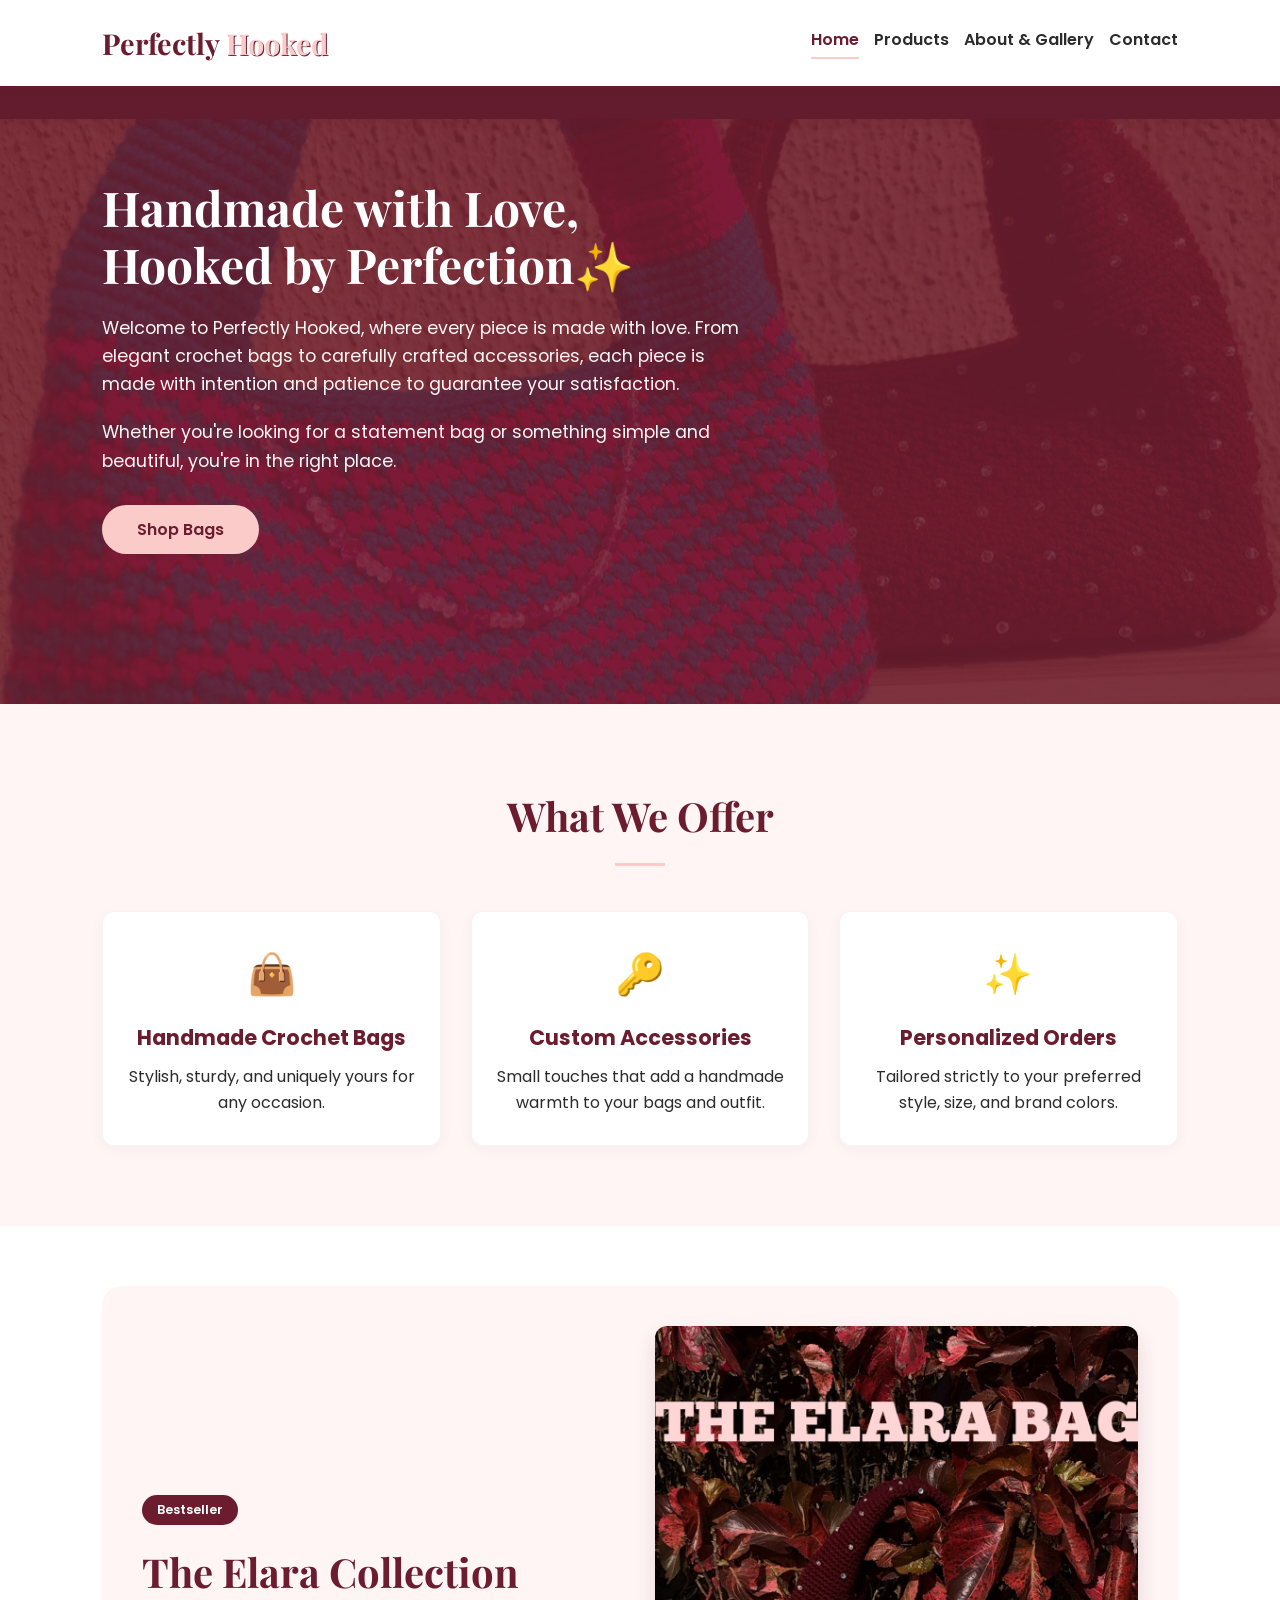
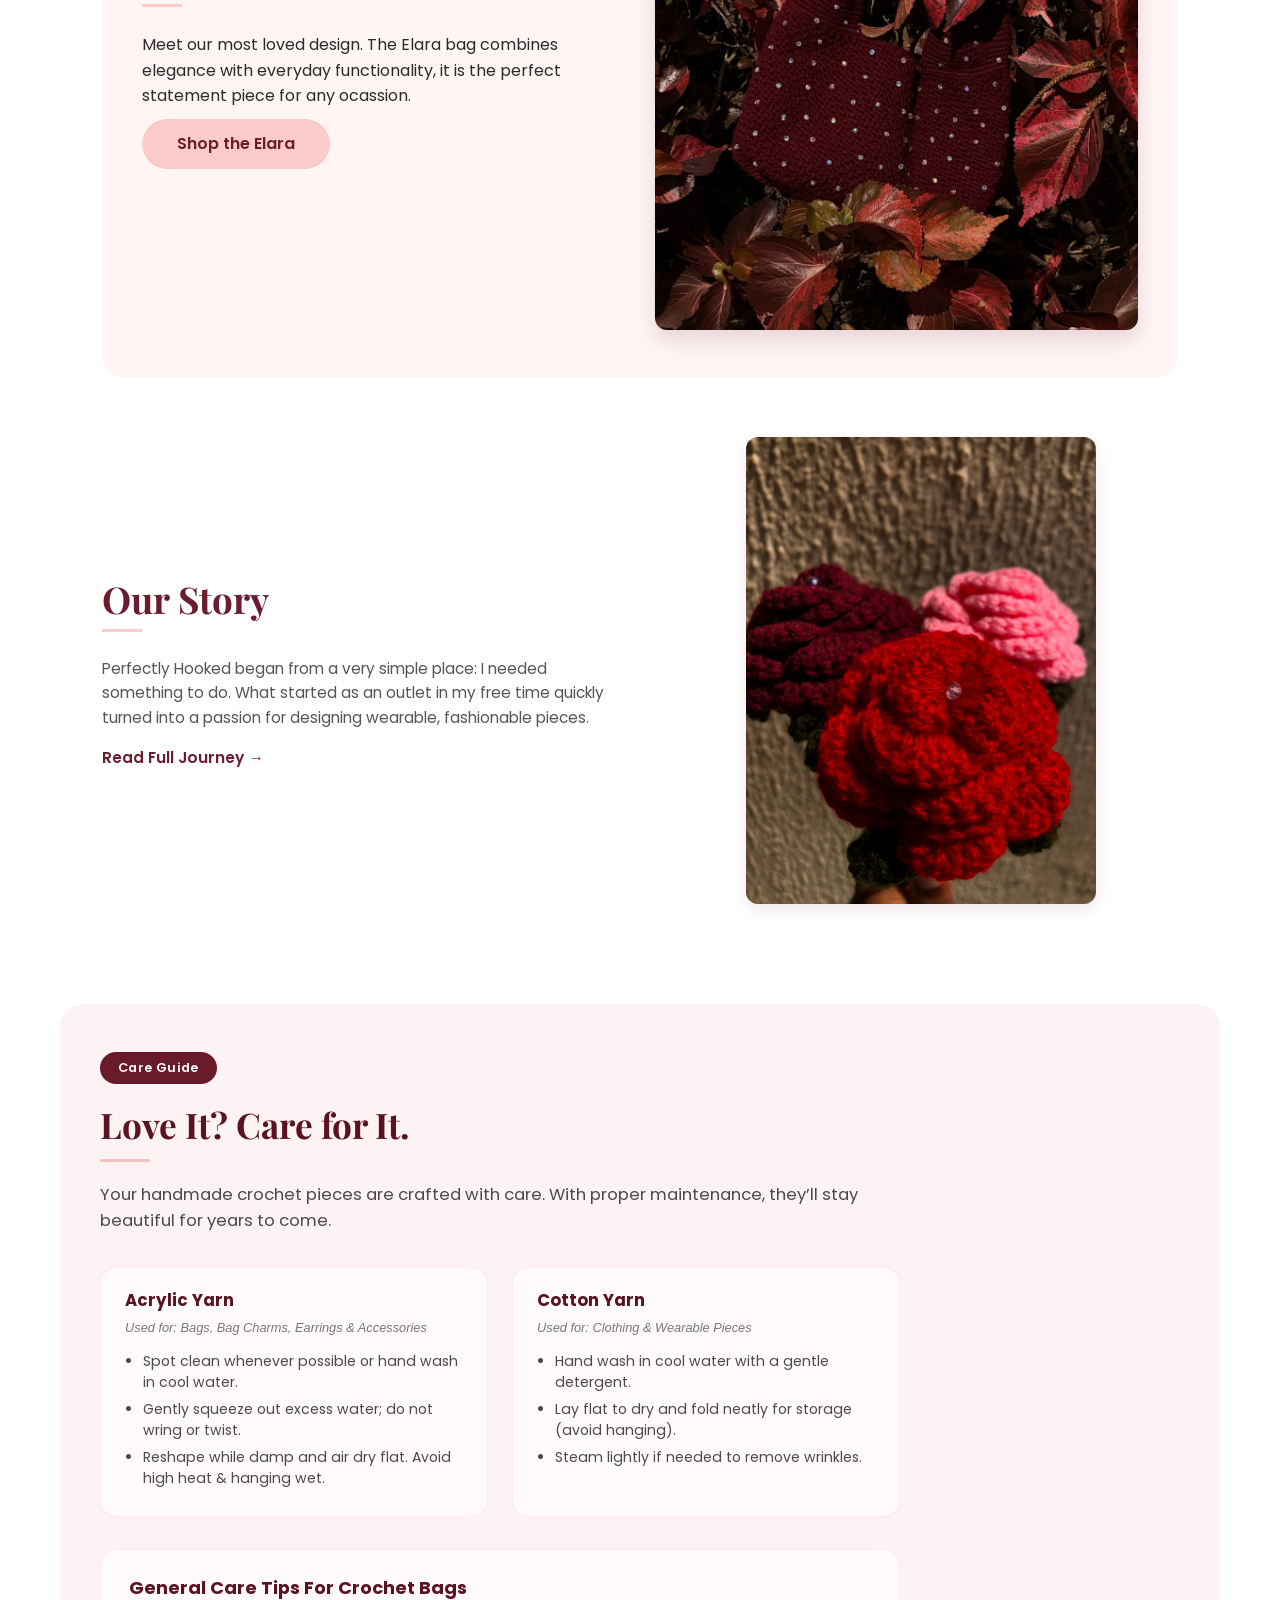
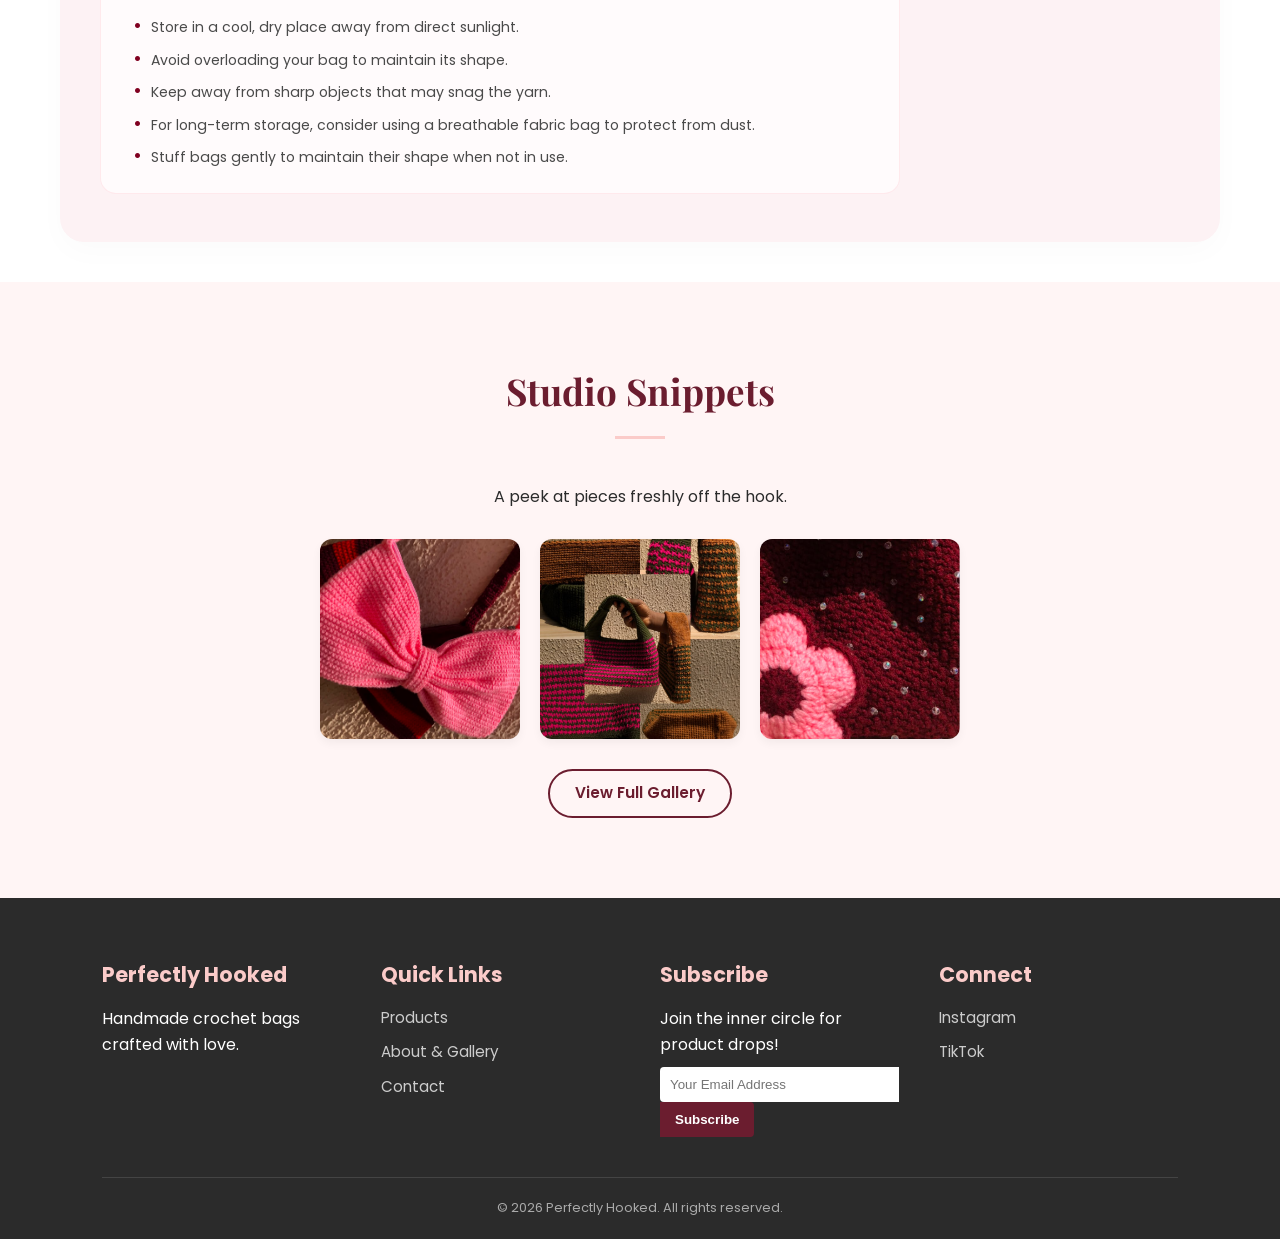
==== commit a416bdf9: "Update index.html" ====
--- a/index.html
+++ b/index.html
@@ -113,7 +113,7 @@
             <div class="preview-text">
                 <h2>Our Story</h2>
                 <div class="accent-line-left"></div>
-                <p>Perfectly Hooked began from a very simple place: I needed something to do. Over time, crochet became more than just a hobby; it was a calming escape that helped me slow down and find peace in the process of crocheting.</p>
+                <p>Perfectly Hooked began from a very simple place: I needed something to do. What started as an outlet in my free time quickly turned into a passion for designing wearable, fashionable pieces.</p>
                 <a href="about.html" class="text-link">Read Full Journey →</a>
                 </div>
            <div class="preview-image-box">
--- a/style.css
+++ b/style.css
@@ -15,13 +15,13 @@
     --font-body: 'Poppins', sans-serif;
     
     /* Fluid typography scales */
-    --text-base: 1rem;
-    --text-sm: 0.875rem;
-    --text-lg: 1.125rem;
-    --text-xl: 1.25rem;
-    --text-2xl: 1.5rem;
-    --text-3xl: 2rem;
-    --text-4xl: 2.5rem;
+    --text-base: clamp(0.9rem, 2vw, 1rem);
+    --text-sm: clamp(0.8rem, 1.5vw, 0.875rem);
+    --text-lg: clamp(1rem, 2.5vw, 1.125rem);
+    --text-xl: clamp(1.1rem, 3vw, 1.25rem);
+    --text-2xl: clamp(1.25rem, 4vw, 1.5rem);
+    --text-3xl: clamp(1.5rem, 5vw, 2rem);
+    --text-4xl: clamp(1.8rem, 6vw, 2.5rem);
 }
 
 html {
@@ -35,6 +35,8 @@
     line-height: 1.6;
     font-size: var(--text-base);
     overflow-x: hidden;
+    overflow-wrap: break-word;
+    word-break: break-word;
 }
 
 /* --- Header / Navigation --- */
@@ -290,7 +292,7 @@
     border-color: var(--burgundy);
 }
 
-/* Products Grid Setup - FIXED for 2 columns on mobile */
+/* Products Grid Setup */
 .products-container {
     padding: 20px 8% 80px 8%;
     background-color: var(--light-pink-bg);
@@ -310,7 +312,7 @@
     }
 }
 
-/* Mobile: 2 columns (fixed) */
+/* Mobile: 2 columns */
 @media (max-width: 640px) {
     .products-grid {
         grid-template-columns: repeat(2, 1fr);
@@ -319,7 +321,7 @@
     }
 }
 
-/* Very small phones: 2 columns but smaller */
+/* Very small phones: 2 columns */
 @media (max-width: 420px) {
     .products-grid {
         grid-template-columns: repeat(2, 1fr);
@@ -630,7 +632,7 @@
     transition: transform 0.5s ease;
 }
 
-/* Beautiful Burgundy Hover Cover Filter */
+/* Burgundy Hover Cover Filter */
 .gallery-overlay {
     position: absolute;
     top: 0; left: 0;
@@ -665,7 +667,7 @@
 
 /* About Section Preview Layout */
 .home-about-preview {
-    padding: 80px 8%;
+    padding: 30px 8% 60px 8%;
     background-color: var(--white);
 }
 
@@ -674,12 +676,11 @@
     align-items: center;
     justify-content: space-between;
     gap: 50px;
-    flex-wrap: wrap;
+    flex-wrap: nowrap;
 }
 
 .preview-text {
-    flex: 12;
-    min-width: 280px;
+    flex: 1;
 }
 
 .preview-text h2 {
@@ -708,7 +709,6 @@
 
 .preview-image-box {
     flex: 1;
-    min-width: 250px;
     display: flex;
     justify-content: center;
 }
@@ -867,7 +867,7 @@
 
 /* --- Featured Bestseller (Home Page) --- */
 .featured-bestseller {
-    padding: 80px 8%;
+    padding: 60px 8% 30px 8%;
     background-color: var(--white);
 }
 
@@ -875,20 +875,11 @@
     display: flex;
     align-items: center;
     justify-content: space-between;
-    gap: 50px;
-    flex-wrap: wrap;
+    gap: 30px;
+    flex-wrap: nowrap;
     background: var(--light-pink-bg);
     border-radius: 20px;
     padding: 40px;
-}
-
-@media (max-width: 768px) {
-    .bestseller-container {
-        padding: 25px 20px;
-        gap: 25px;
-        flex-direction: column;
-        text-align: center;
-    }
 }
 
 .badge {
@@ -904,7 +895,6 @@
 
 .bestseller-text {
     flex: 1;
-    min-width: 280px;
 }
 
 .bestseller-text h2 {
@@ -915,7 +905,6 @@
 
 .bestseller-image {
     flex: 1;
-    min-width: 280px;
 }
 
 .bestseller-image img {
@@ -952,21 +941,12 @@
     display: flex;
     align-items: center;
     justify-content: space-between;
-    gap: 60px;
-    flex-wrap: wrap;
-}
-
-@media (max-width: 768px) {
-    .about-container {
-        flex-direction: column;
-        text-align: center;
-        gap: 30px;
-    }
+    gap: 40px;
+    flex-wrap: nowrap;
 }
 
 .about-text {
-    flex: 1.2;
-    min-width: 280px;
+    flex: 1;
 }
 
 .about-text h2 {
@@ -983,23 +963,11 @@
     margin-bottom: 25px;
 }
 
-@media (max-width: 768px) {
-    .accent-line-left {
-        margin: 0 auto 20px auto;
-    }
-}
-
 .about-text p {
     font-size: clamp(0.9rem, 1.2vw, 1rem);
     color: #555;
     margin-bottom: 20px;
-    text-align: justify;
-}
-
-@media (max-width: 768px) {
-    .about-text p {
-        text-align: center;
-    }
+    text-align: left;
 }
 
 .about-text .lead-text {
@@ -1010,7 +978,6 @@
 
 .about-image {
     flex: 1;
-    min-width: 280px;
     display: flex;
     justify-content: center;
 }
@@ -1034,14 +1001,8 @@
 .mini-hero {
     background: linear-gradient(rgba(107, 29, 47, 0.9), rgba(107, 29, 47, 0.9)); 
     padding: 60px 8%;
-    text-align: center;
+    text-align: left;
     color: var(--white);
-}
-
-@media (max-width: 768px) {
-    .mini-hero {
-        padding: 40px 5%;
-    }
 }
 
 .mini-hero-content h1 {
@@ -1058,7 +1019,7 @@
     width: 60px;
     height: 3px;
     background-color: var(--soft-pink);
-    margin: 12px auto 0 auto;
+    margin: 12px 0 0 0;
     border-radius: 2px;
 }
 
@@ -1094,13 +1055,588 @@
     box-shadow: 0 0 0 3px rgba(107, 29, 47, 0.1);
 }
 
+/* --- Styling for link wrapping the cards --- */
+.offer-card-link {
+    text-decoration: none;
+    color: inherit;
+    display: flex;
+    flex: 1;
+    min-width: 250px;
+    max-width: 350px;
+    transition: transform 0.3s ease;
+}
+
+.offer-card-link:hover {
+    transform: translateY(-5px);
+}
+
+/* --- Brand-Matched Scrolling Marquee --- */
+.announcement-marquee {
+    background-color: #631C2D;
+    color: #ffffff;
+    overflow: hidden;
+    white-space: nowrap;
+    box-sizing: border-box;
+    padding: 10px 0;
+    font-family: 'Poppins', sans-serif;
+    font-size: clamp(0.5rem, 1.2vw, 0.5rem);
+    font-weight: 500;
+    letter-spacing: 0.5px;
+    box-shadow: 0 4px 10px rgba(99, 28, 45, 0.2);
+    position: relative;
+    z-index: 99;
+}
+
+.marquee-content {
+    display: inline-block;
+    padding-left: 100%;
+    animation: marquee-scroll 25s linear infinite;
+}
+
+.marquee-content span {
+    display: inline-block;
+    padding-right: 60px;
+}
+
+@keyframes marquee-scroll {
+    0% {
+        transform: translate3d(0, 0, 0);
+    }
+    100% {
+        transform: translate3d(-100%, 0, 0);
+    }
+}
+
+.announcement-marquee:hover .marquee-content {
+    animation-play-state: paused;
+}
+
+/* --- Custom Color Banner --- */
+.custom-color-banner {
+    display: flex;
+    align-items: center;
+    gap: 16px;
+    background: linear-gradient(135deg, #fff0f3 0%, #ffe5ec 100%);
+    border: 1px solid #ffccd5;
+    border-radius: 16px;
+    padding: 20px 24px;
+    margin-bottom: 40px;
+    box-shadow: 0 4px 15px rgba(255, 182, 193, 0.15);
+}
+
+.banner-icon {
+    font-size: 2rem;
+    flex-shrink: 0;
+}
+
+.banner-text strong {
+    font-size: clamp(0.95rem, 1.3vw, 1.1rem);
+    color: #800020;
+    display: block;
+    margin-bottom: 4px;
+}
+
+.banner-text p {
+    margin: 0;
+    font-size: clamp(0.85rem, 1.2vw, 0.95rem);
+    color: #4a4a4a;
+    line-height: 1.5;
+}
+
+/* ==========================================
+   FAQ SECTION STYLING
+   ========================================== */
+.faq-section {
+    max-width: 900px;
+    margin: 60px auto;
+    padding: 0 20px;
+    font-family: inherit;
+    color: #333333;
+}
+
+.faq-header {
+    text-align: center;
+    margin-bottom: 35px;
+}
+
+.faq-header h2 {
+    font-size: clamp(1.6rem, 4vw, 2rem);
+    color: #5a2a38;
+    margin-bottom: 8px;
+}
+
+.faq-header p {
+    color: #666666;
+    font-size: clamp(0.85rem, 1.2vw, 1rem);
+}
+
+.faq-grid {
+    display: flex;
+    flex-direction: column;
+    gap: 20px;
+}
+
+.faq-item {
+    background: #ffffff;
+    border: 1px solid #f0e6e8;
+    border-radius: 12px;
+    padding: 22px 26px;
+    box-shadow: 0 2px 10px rgba(0, 0, 0, 0.03);
+    transition: transform 0.2s ease, box-shadow 0.2s ease;
+}
+
+.faq-item:hover {
+    transform: translateY(-2px);
+    box-shadow: 0 6px 18px rgba(0, 0, 0, 0.06);
+    border-color: #ffd6e0;
+}
+
+.faq-item h3 {
+    font-size: clamp(0.95rem, 1.3vw, 1.1rem);
+    font-weight: 600;
+    color: #800020;
+    margin-bottom: 10px;
+    display: flex;
+    align-items: center;
+    gap: 8px;
+}
+
+.faq-item p {
+    font-size: clamp(0.85rem, 1.2vw, 0.95rem);
+    color: #555555;
+    line-height: 1.6;
+    margin: 0;
+}
+
+.faq-contact-cta {
+    text-align: center;
+    margin-top: 45px;
+    padding-top: 25px;
+    border-top: 1px dashed #e5d5d8;
+}
+
+.faq-contact-cta p {
+    font-size: clamp(0.85rem, 1.2vw, 1rem);
+    color: #555555;
+    margin-bottom: 15px;
+}
+
+.contact-btn {
+    display: inline-block;
+    background-color: #800020;
+    color: #ffffff;
+    font-weight: 600;
+    padding: 12px 28px;
+    border-radius: 30px;
+    text-decoration: none;
+    box-shadow: 0 4px 12px rgba(37, 211, 102, 0.25);
+    transition: background-color 0.2s ease, transform 0.2s ease;
+    font-size: clamp(0.85rem, 1.2vw, 1rem);
+}
+
+.contact-btn:hover {
+    background-color: #800020;
+    transform: scale(1.03);
+}
+
+.product-care-badge {
+    display: flex;
+    align-items: center;
+    justify-content: space-between;
+    background-color: #faf7f8;
+    border: 1px solid #f0e6e8;
+    border-radius: 8px;
+    padding: 10px 14px;
+    margin-top: 15px;
+    font-size: clamp(0.75rem, 1vw, 0.85rem);
+    flex-wrap: wrap;
+    gap: 8px;
+}
+
+.product-care-badge span {
+    color: #4a4a4a;
+    font-weight: 500;
+}
+
+.product-care-badge a {
+    color: #800020;
+    text-decoration: none;
+    font-weight: 600;
+}
+
+.product-care-badge a:hover {
+    text-decoration: underline;
+}
+
+/* ==========================================
+   CARE GUIDE SECTION
+   ========================================== */
+.care-guide-section {
+    padding: 40px 20px;
+    max-width: 1200px;
+    margin: 0 auto;
+}
+
+.care-container {
+    background-color: #fdf2f4;
+    border-radius: 24px;
+    padding: 48px 40px;
+    box-shadow: 0 10px 30px rgba(0, 0, 0, 0.02);
+}
+
+.care-content {
+    max-width: 800px;
+}
+
+.care-badge {
+    display: inline-block;
+    background-color: #6a1b29;
+    color: #ffffff;
+    font-size: clamp(0.7rem, 1vw, 0.82rem);
+    font-weight: 600;
+    padding: 6px 18px;
+    border-radius: 20px;
+    letter-spacing: 0.03em;
+    margin-bottom: 20px;
+}
+
+.care-title {
+    font-family: 'Playfair Display', serif;
+    font-size: clamp(1.6rem, 4vw, 2.2rem);
+    font-weight: 700;
+    color: #5b1322;
+    margin: 0 0 12px 0;
+    line-height: 1.2;
+}
+
+.care-divider {
+    width: 50px;
+    height: 3px;
+    background-color: #f4c2c2;
+    margin-bottom: 20px;
+    border-radius: 2px;
+}
+
+.care-description {
+    font-size: clamp(0.9rem, 1.3vw, 1.05rem);
+    line-height: 1.6;
+    color: #4a4a4a;
+    margin-bottom: 32px;
+}
+
+.care-details {
+    display: grid;
+    grid-template-columns: repeat(auto-fit, minmax(240px, 1fr));
+    gap: 24px;
+    margin-bottom: 32px;
+}
+
+.care-item {
+    background-color: rgba(255, 255, 255, 0.7);
+    border-radius: 16px;
+    padding: 20px 24px;
+    border: 1px solid rgba(255, 204, 213, 0.4);
+}
+
+.care-item h3 {
+    font-size: clamp(0.95rem, 1.3vw, 1.15rem);
+    color: #5b1322;
+    margin: 0 0 4px 0;
+}
+
+.care-item .yarn-usage {
+    font-size: clamp(0.75rem, 1vw, 0.85rem);
+    color: #777777;
+    margin-bottom: 12px;
+    font-style: italic;
+}
+
+.care-item ul {
+    padding-left: 18px;
+    margin: 0;
+    color: #4a4a4a;
+    font-size: clamp(0.8rem, 1.1vw, 0.92rem);
+    line-height: 1.5;
+}
+
+.care-item li {
+    margin-bottom: 6px;
+}
+
+.care-btn {
+    display: inline-block;
+    background-color: #f8c8d0;
+    color: #5b1322;
+    font-size: clamp(0.85rem, 1.2vw, 0.95rem);
+    font-weight: 600;
+    padding: 12px 28px;
+    border-radius: 30px;
+    text-decoration: none;
+    transition: all 0.2s ease;
+}
+
+.care-btn:hover {
+    background-color: #f4b6c2;
+    transform: translateY(-2px);
+}
+
+.general-care-tips {
+    background-color: rgba(255, 255, 255, 0.7);
+    border-radius: 16px;
+    padding: 24px 28px;
+    border: 1px solid rgba(255, 204, 213, 0.4);
+    margin-top: 24px;
+}
+
+.general-care-tips h3 {
+    font-size: clamp(1rem, 1.4vw, 1.25rem);
+    font-weight: 700;
+    color: #5b1322;
+    margin-top: 0;
+    margin-bottom: 14px;
+}
+
+.general-care-tips ul {
+    list-style: none;
+    padding: 0;
+    margin: 0;
+}
+
+.general-care-tips li {
+    position: relative;
+    padding-left: 22px;
+    margin-bottom: 10px;
+    font-size: clamp(0.8rem, 1.1vw, 0.95rem);
+    line-height: 1.6;
+    color: #4a4a4a;
+}
+
+.general-care-tips li:last-child {
+    margin-bottom: 0;
+}
+
+.general-care-tips li::before {
+    content: "•";
+    position: absolute;
+    left: 4px;
+    top: 0;
+    color: #800020;
+    font-size: 1.2rem;
+    line-height: 1;
+}
+
+/* ==========================================
+   UNIFIED CUSTOM REQUESTS SECTION
+   ========================================== */
+.custom-requests-section {
+    padding: 40px 20px;
+    max-width: 1100px;
+    margin: 0 auto;
+}
+
+.custom-card {
+    background-color: #fdf2f4;
+    border-radius: 24px;
+    padding: 40px 36px;
+    box-shadow: 0 8px 25px rgba(0, 0, 0, 0.02);
+    border: 1px solid rgba(255, 204, 213, 0.5);
+}
+
+.custom-badge {
+    display: inline-block;
+    background-color: #6a1b29;
+    color: #ffffff;
+    font-size: clamp(0.7rem, 1vw, 0.8rem);
+    font-weight: 600;
+    padding: 5px 16px;
+    border-radius: 20px;
+    letter-spacing: 0.03em;
+    margin-bottom: 16px;
+    text-transform: uppercase;
+}
+
+.custom-title {
+    font-family: 'Playfair Display', serif;
+    font-size: clamp(1.4rem, 3.5vw, 2rem);
+    font-weight: 700;
+    color: #5b1322;
+    margin: 0 0 12px 0;
+    line-height: 1.25;
+}
+
+.custom-divider {
+    width: 50px;
+    height: 3px;
+    background-color: #f4c2c2;
+    margin-bottom: 28px;
+    border-radius: 2px;
+}
+
+.custom-grid {
+    display: grid;
+    grid-template-columns: repeat(auto-fit, minmax(240px, 1fr));
+    gap: 20px;
+    margin-bottom: 32px;
+}
+
+.custom-item {
+    background-color: rgba(255, 255, 255, 0.75);
+    border-radius: 16px;
+    padding: 22px 24px;
+    border: 1px solid rgba(255, 204, 213, 0.6);
+    display: flex;
+    flex-direction: column;
+    justify-content: flex-start;
+}
+
+.custom-item-header {
+    display: flex;
+    align-items: center;
+    gap: 10px;
+    margin-bottom: 10px;
+}
+
+.custom-icon {
+    font-size: 1.5rem;
+}
+
+.custom-item h3 {
+    font-size: clamp(0.9rem, 1.3vw, 1.1rem);
+    font-weight: 600;
+    color: #5b1322;
+    margin: 0;
+}
+
+.custom-item p {
+    font-size: clamp(0.8rem, 1.1vw, 0.93rem);
+    line-height: 1.55;
+    color: #4a4a4a;
+    margin: 0;
+}
+
+.custom-item em {
+    color: #777;
+}
+
+.custom-cta {
+    text-align: left;
+}
+
+.custom-btn {
+    display: inline-block;
+    background-color: #800020;
+    color: #ffffff;
+    font-size: clamp(0.85rem, 1.2vw, 0.95rem);
+    font-weight: 600;
+    padding: 12px 28px;
+    border-radius: 30px;
+    text-decoration: none;
+    box-shadow: 0 4px 12px rgba(37, 211, 102, 0.2);
+    transition: all 0.2s ease;
+}
+
+.custom-btn:hover {
+    background-color: #1ebe5d;
+    transform: translateY(-2px);
+    box-shadow: 0 6px 16px rgba(37, 211, 102, 0.3);
+}
+
+/* ==========================================
+   WELCOME BACK BANNER STYLING
+   ========================================== */
+.welcome-banner {
+    position: fixed;
+    top: 20px;
+    left: 50%;
+    transform: translateX(-50%);
+    z-index: 1000;
+    width: 90%;
+    max-width: 600px;
+    background-color: #fdf2f4;
+    border: 1px solid #f8c8d0;
+    border-radius: 50px;
+    box-shadow: 0 10px 25px rgba(91, 19, 34, 0.12);
+    padding: 10px 20px;
+    transition: all 0.4s ease-in-out;
+}
+
+.welcome-banner.hidden {
+    opacity: 0;
+    pointer-events: none;
+    transform: translate(-50%, -20px);
+}
+
+.welcome-content {
+    display: flex;
+    align-items: center;
+    justify-content: space-between;
+    gap: 15px;
+}
+
+.welcome-text {
+    display: flex;
+    align-items: center;
+    gap: 10px;
+    font-size: clamp(0.8rem, 1.2vw, 0.9rem);
+    color: #4a4a4a;
+}
+
+.welcome-text strong {
+    color: #5b1322;
+}
+
+.welcome-icon {
+    font-size: 1.2rem;
+}
+
+.welcome-text p {
+    margin: 0;
+}
+
+.welcome-actions {
+    display: flex;
+    align-items: center;
+    gap: 10px;
+    flex-shrink: 0;
+}
+
+.welcome-btn {
+    background-color: #6a1b29;
+    color: #ffffff;
+    font-size: clamp(0.7rem, 1vw, 0.82rem);
+    font-weight: 600;
+    padding: 8px 18px;
+    border-radius: 20px;
+    text-decoration: none;
+    white-space: nowrap;
+    transition: background-color 0.2s ease, transform 0.2s ease;
+}
+
+.welcome-btn:hover {
+    background-color: #5b1322;
+    transform: translateY(-1px);
+}
+
+.welcome-close-btn {
+    background: none;
+    border: none;
+    font-size: 1rem;
+    color: #888888;
+    cursor: pointer;
+    padding: 4px;
+    line-height: 1;
+}
+
+.welcome-close-btn:hover {
+    color: #5b1322;
+}
+
 /* ==========================================================================
    --- Mobile Responsiveness Breakpoints ---
    ========================================================================== */
 
 /* --- Tablet (768px - 992px) --- */
 @media (max-width: 992px) {
-    /* Adjust header */
     header {
         flex-direction: column;
         gap: 12px;
@@ -1117,10 +1653,9 @@
         font-size: 0.9rem;
     }
     
-    /* Hero */
     .hero {
         padding: 50px 5%;
-        text-align: center;
+        text-align: left;
         min-height: auto;
     }
     
@@ -1128,7 +1663,6 @@
         max-width: 100%;
     }
     
-    /* Section padding adjustments */
     .offers-section,
     .products-container,
     .contact-section,
@@ -1141,13 +1675,11 @@
         padding-right: 5%;
     }
     
-    /* Offer cards */
     .offer-card {
         max-width: 100%;
         flex: 0 1 calc(50% - 20px);
     }
     
-    /* Footer */
     .footer-container {
         flex-direction: row;
         flex-wrap: wrap;
@@ -1162,12 +1694,10 @@
 
 /* --- Mobile (max-width: 768px) --- */
 @media (max-width: 768px) {
-    /* Global */
     body {
         font-size: 15px;
     }
     
-    /* Reduce section paddings */
     header, 
     .hero, 
     .offers-section, 
@@ -1185,12 +1715,13 @@
         padding-right: 4% !important;
     }
     
-    /* Header */
+    /* Centered Header on Mobile */
     header {
         flex-direction: column;
-        gap: 10px;
-        padding-top: 12px;
-        padding-bottom: 12px;
+        align-items: center;
+        gap: 12px;
+        padding-top: 15px;
+        padding-bottom: 15px;
         text-align: center;
     }
     
@@ -1198,7 +1729,7 @@
         display: flex;
         justify-content: center;
         flex-wrap: wrap;
-        gap: 8px;
+        gap: 10px;
     }
     
     header nav a {
@@ -1206,23 +1737,21 @@
         font-size: 0.85rem;
     }
     
-    /* Hero */
     .hero {
         min-height: auto;
         padding-top: 40px;
         padding-bottom: 40px;
-        text-align: center;
+        text-align: left;
     }
     
     .hero h1 {
-        font-size: 1.8rem;
+        font-size: clamp(1.5rem, 5vw, 1.8rem);
     }
     
     .hero p {
         font-size: 0.95rem;
     }
     
-    /* Offers */
     .offers-section {
         padding-top: 40px;
         padding-bottom: 40px;
@@ -1242,23 +1771,45 @@
         padding: 20px 15px;
     }
     
-    /* Bestseller & About */
-    .bestseller-container, 
+    /* Stack About, Story & Bestseller sections vertically so pictures sit full width below text */
     .about-container, 
-    .contact-container, 
-    .about-preview-container {
+    .about-preview-container,
+    .bestseller-container {
+        flex-direction: column !important;
+        text-align: left !important;
+        gap: 25px !important;
+        padding: 25px 20px !important;
+    }
+    
+    .about-text,
+    .preview-text,
+    .bestseller-text {
+        flex: none !important;
+        width: 100% !important;
+    }
+    
+    .about-image,
+    .preview-image-box,
+    .bestseller-image {
+        flex: none !important;
+        width: 100% !important;
+    }
+
+    .about-img-frame,
+    .story-preview-img,
+    .bestseller-image img {
+        width: 100%;
+        max-width: 100%;
+        height: auto;
+    }
+    
+    .contact-container {
         flex-direction: column;
-        text-align: center !important;
+        text-align: left !important;
         gap: 25px;
         padding: 25px 15px;
     }
-    
-    .preview-text, 
-    .preview-image-box, 
-    .bestseller-text, 
-    .bestseller-image, 
-    .about-text, 
-    .about-image, 
+
     .contact-info, 
     .contact-form-wrapper {
         flex: none;
@@ -1269,23 +1820,25 @@
     .bestseller-text h2, 
     .about-text h2, 
     .contact-info h2 {
-        font-size: 1.8rem;
+        font-size: clamp(1.2rem, 4vw, 1.8rem);
     }
     
     .about-text p {
-        text-align: center;
-    }
-    
-    /* Gallery items */
+        text-align: left;
+    }
+    
+    .accent-line-left {
+        margin: 0 0 15px 0 !important;
+    }
+    
     .gallery-item {
         height: 220px;
     }
     
-    /* Footer */
     .footer-container {
         flex-direction: column;
         gap: 25px;
-        text-align: center;
+        text-align: left;
     }
     
     .footer-container > div {
@@ -1294,16 +1847,17 @@
     }
     
     .subscribe-form {
-        justify-content: center;
+        justify-content: flex-start;
     }
     
     .subscribe-form input {
         width: 60%;
     }
     
-    /* Mini hero */
+    /* Mini Hero Banner Centering */
     .mini-hero {
-        padding: 30px 4% !important;
+        padding: 40px 4% !important;
+        text-align: center !important;
     }
     
     .mini-hero-content h1 {
@@ -1311,730 +1865,35 @@
     }
     
     .mini-hero-content h1::after {
-        margin: 8px auto 0 auto;
-    }
-}
-
-/* --- Small Phones (max-width: 480px) --- */
-@media (max-width: 480px) {
-    body {
-        font-size: 14px;
-    }
-    
-    /* Even smaller header */
-    header {
-        padding: 10px 3% !important;
-    }
-    
-    .logo {
-        font-size: 1.3rem;
-    }
-    
-    header nav a {
-        font-size: 0.75rem;
-        padding: 3px 6px;
-    }
-    
-    /* Hero */
-    .hero h1 {
-        font-size: 1.5rem;
-    }
-    
-    .hero p {
-        font-size: 0.85rem;
-    }
-    
-    .btn {
-        padding: 10px 25px;
-        font-size: 0.85rem;
-    }
-    
-    /* Products - 2 columns with smaller gap */
-    .products-grid {
-        gap: 10px;
-        padding: 0;
-    }
-    
-    .card {
-        padding: 8px;
-    }
-    
-    .card .img-wrapper {
-        height: 140px;
-    }
-    
-    .card h3 {
-        font-size: 0.75rem;
-    }
-    
-    .card .price {
-        font-size: 0.8rem;
-        margin-bottom: 6px;
-    }
-    
-    .cart-btn {
-        padding: 6px 8px;
-        font-size: 0.7rem;
-    }
-    
-    /* Gallery */
-    .gallery-item {
-        height: 160px;
-    }
-    
-    /* Offer cards */
-    .offer-card {
-        padding: 15px 12px;
-    }
-    
-    .offer-card h3 {
-        font-size: 1rem;
-    }
-    
-    /* Sections */
-    .offers-section h2,
-    .gallery-section h2,
-    .products-header h2 {
-        font-size: 1.5rem;
-    }
-    
-    /* Footer */
-    .subscribe-form input {
-        width: 100%;
-        border-radius: 4px 4px 0 0;
-    }
-    
-    .subscribe-form button {
-        width: 100%;
-        border-radius: 0 0 4px 4px;
-    }
-}
-
-/* --- Very Small Phones (max-width: 380px) --- */
-@media (max-width: 380px) {
-    .products-grid {
-        gap: 8px;
-    }
-    
-    .card .img-wrapper {
-        height: 110px;
-    }
-    
-    .card h3 {
-        font-size: 0.65rem;
-    }
-    
-    .card .price {
-        font-size: 0.7rem;
-    }
-    
-    .gallery-item {
-        height: 130px;
-    }
-    
-    .filter-btn {
-        padding: 4px 10px;
-        font-size: 0.65rem;
-    }
-}
-
-/* --- Styling for link wrapping the cards --- */
-.offer-card-link {
-    text-decoration: none;
-    color: inherit;
-    display: flex;
-    flex: 1;
-    min-width: 250px;
-    max-width: 350px;
-    transition: transform 0.3s ease;
-}
-
-.offer-card-link:hover {
-    transform: translateY(-5px);
-}
-
-.offer-card {
-    background-color: var(--white);
-    padding: 30px 20px;
-    border-radius: 12px;
-    width: 100%;
-    box-shadow: 0 4px 15px rgba(107, 29, 47, 0.04);
-    border: 1px solid rgba(107, 29, 47, 0.05);
-}
-
-/* --- Brand-Matched Scrolling Marquee --- */
-.announcement-marquee {
-    background-color: #631C2D;
-    color: #ffffff;
-    overflow: hidden;
-    white-space: nowrap;
-    box-sizing: border-box;
-    padding: 10px 0;
-    font-family: 'Poppins', sans-serif;
-    font-size: clamp(0.5rem, 1.2vw, 0.5rem);
-    font-weight: 500;
-    letter-spacing: 0.5px;
-    box-shadow: 0 4px 10px rgba(99, 28, 45, 0.2);
-    position: relative;
-    z-index: 99;
-}
-
-.marquee-content {
-    display: inline-block;
-    padding-left: 100%;
-    animation: marquee-scroll 25s linear infinite;
-}
-
-.marquee-content span {
-    display: inline-block;
-    padding-right: 60px;
-}
-
-@keyframes marquee-scroll {
-    0% {
-        transform: translate3d(0, 0, 0);
-    }
-    100% {
-        transform: translate3d(-100%, 0, 0);
-    }
-}
-
-.announcement-marquee:hover .marquee-content {
-    animation-play-state: paused;
-}
-
-.custom-color-banner {
-    display: flex;
-    align-items: center;
-    gap: 16px;
-    background-color: #fff0f3;
-    border: 1px solid #ffccd5;
-    border-radius: 12px;
-    padding: 16px 20px;
-    margin-bottom: 24px;
-}
-
+        margin: 10px auto 0 auto !important;
+    }
+
+    .care-container {
+        padding: 32px 20px;
+    }
+}
+
+/* --- Small Phones (max-width: 600px) --- */
 @media (max-width: 600px) {
     .custom-color-banner {
         flex-direction: column;
         text-align: center;
         gap: 8px;
     }
-}
-
-.banner-icon {
-    font-size: 1.8rem;
-}
-
-.banner-text strong {
-    color: #800020;
-    display: block;
-    margin-bottom: 4px;
-}
-
-.banner-text p {
-    margin: 0;
-    font-size: clamp(0.85rem, 1.2vw, 0.95rem);
-    color: #4a4a4a;
-}
-
-/* ==========================================
-   FAQ SECTION STYLING
-   ========================================== */
-
-.faq-section {
-    max-width: 900px;
-    margin: 60px auto;
-    padding: 0 20px;
-    font-family: inherit;
-    color: #333333;
-}
-
-.faq-header {
-    text-align: center;
-    margin-bottom: 35px;
-}
-
-.faq-header h2 {
-    font-size: clamp(1.6rem, 4vw, 2rem);
-    color: #5a2a38;
-    margin-bottom: 8px;
-}
-
-.faq-header p {
-    color: #666666;
-    font-size: clamp(0.85rem, 1.2vw, 1rem);
-}
-
-/* --- Custom Color Banner --- */
-.custom-color-banner {
-    display: flex;
-    align-items: center;
-    gap: 16px;
-    background: linear-gradient(135deg, #fff0f3 0%, #ffe5ec 100%);
-    border: 1px solid #ffccd5;
-    border-radius: 16px;
-    padding: 20px 24px;
-    margin-bottom: 40px;
-    box-shadow: 0 4px 15px rgba(255, 182, 193, 0.15);
-}
-
-.banner-icon {
-    font-size: 2rem;
-    flex-shrink: 0;
-}
-
-.banner-text strong {
-    font-size: clamp(0.95rem, 1.3vw, 1.1rem);
-    color: #800020;
-    display: block;
-    margin-bottom: 4px;
-}
-
-.banner-text p {
-    margin: 0;
-    font-size: clamp(0.85rem, 1.2vw, 0.95rem);
-    color: #4a4a4a;
-    line-height: 1.5;
-}
-
-/* --- FAQ Cards --- */
-.faq-grid {
-    display: flex;
-    flex-direction: column;
-    gap: 20px;
-}
-
-.faq-item {
-    background: #ffffff;
-    border: 1px solid #f0e6e8;
-    border-radius: 12px;
-    padding: 22px 26px;
-    box-shadow: 0 2px 10px rgba(0, 0, 0, 0.03);
-    transition: transform 0.2s ease, box-shadow 0.2s ease;
-}
-
-.faq-item:hover {
-    transform: translateY(-2px);
-    box-shadow: 0 6px 18px rgba(0, 0, 0, 0.06);
-    border-color: #ffd6e0;
-}
-
-.faq-item h3 {
-    font-size: clamp(0.95rem, 1.3vw, 1.1rem);
-    font-weight: 600;
-    color: #800020;
-    margin-bottom: 10px;
-    display: flex;
-    align-items: center;
-    gap: 8px;
-}
-
-.faq-item p {
-    font-size: clamp(0.85rem, 1.2vw, 0.95rem);
-    color: #555555;
-    line-height: 1.6;
-    margin: 0;
-}
-
-/* --- CTA Bottom Contact Button --- */
-.faq-contact-cta {
-    text-align: center;
-    margin-top: 45px;
-    padding-top: 25px;
-    border-top: 1px dashed #e5d5d8;
-}
-
-.faq-contact-cta p {
-    font-size: clamp(0.85rem, 1.2vw, 1rem);
-    color: #555555;
-    margin-bottom: 15px;
-}
-
-.contact-btn {
-    display: inline-block;
-    background-color: #800020;
-    color: #ffffff;
-    font-weight: 600;
-    padding: 12px 28px;
-    border-radius: 30px;
-    text-decoration: none;
-    box-shadow: 0 4px 12px rgba(37, 211, 102, 0.25);
-    transition: background-color 0.2s ease, transform 0.2s ease;
-    font-size: clamp(0.85rem, 1.2vw, 1rem);
-}
-
-.contact-btn:hover {
-    background-color: #800020;
-    transform: scale(1.03);
-}
-
-/* --- Responsive Layout for Mobile --- */
-@media (max-width: 600px) {
-    .custom-color-banner {
-        flex-direction: column;
-        text-align: center;
-        gap: 8px;
-    }
 
     .faq-item {
         padding: 16px 20px;
     }
-}
-
-/* Badge Version */
-.product-care-badge {
-    display: flex;
-    align-items: center;
-    justify-content: space-between;
-    background-color: #faf7f8;
-    border: 1px solid #f0e6e8;
-    border-radius: 8px;
-    padding: 10px 14px;
-    margin-top: 15px;
-    font-size: clamp(0.75rem, 1vw, 0.85rem);
-    flex-wrap: wrap;
-    gap: 8px;
-}
-
-@media (max-width: 480px) {
-    .product-care-badge {
-        flex-direction: column;
-        text-align: center;
-    }
-}
-
-.product-care-badge span {
-    color: #4a4a4a;
-    font-weight: 500;
-}
-
-.product-care-badge a {
-    color: #800020;
-    text-decoration: none;
-    font-weight: 600;
-}
-
-.product-care-badge a:hover {
-    text-decoration: underline;
-}
-
-/* ==========================================
-   LOVE IT. CARE FOR IT. (BESTSELLER MIRROR STYLING)
-   ========================================== */
-
-.care-guide-section {
-    padding: 40px 20px;
-    max-width: 1200px;
-    margin: 0 auto;
-}
-
-.care-container {
-    background-color: #fdf2f4;
-    border-radius: 24px;
-    padding: 48px 40px;
-    box-shadow: 0 10px 30px rgba(0, 0, 0, 0.02);
-}
-
-@media (max-width: 768px) {
-    .care-container {
-        padding: 32px 20px;
-    }
-}
-
-@media (max-width: 480px) {
-    .care-container {
-        padding: 24px 15px;
-    }
-}
-
-.care-content {
-    max-width: 800px;
-}
-
-.care-badge {
-    display: inline-block;
-    background-color: #6a1b29;
-    color: #ffffff;
-    font-size: clamp(0.7rem, 1vw, 0.82rem);
-    font-weight: 600;
-    padding: 6px 18px;
-    border-radius: 20px;
-    letter-spacing: 0.03em;
-    margin-bottom: 20px;
-}
-
-.care-title {
-    font-family: 'Playfair Display', serif;
-    font-size: clamp(1.6rem, 4vw, 2.2rem);
-    font-weight: 700;
-    color: #5b1322;
-    margin: 0 0 12px 0;
-    line-height: 1.2;
-}
-
-.care-divider {
-    width: 50px;
-    height: 3px;
-    background-color: #f4c2c2;
-    margin-bottom: 20px;
-    border-radius: 2px;
-}
-
-.care-description {
-    font-size: clamp(0.9rem, 1.3vw, 1.05rem);
-    line-height: 1.6;
-    color: #4a4a4a;
-    margin-bottom: 32px;
-}
-
-.care-details {
-    display: grid;
-    grid-template-columns: repeat(auto-fit, minmax(240px, 1fr));
-    gap: 24px;
-    margin-bottom: 32px;
-}
-
-@media (max-width: 640px) {
-    .care-details {
+
+    .care-details,
+    .custom-grid {
         grid-template-columns: 1fr;
     }
-}
-
-.care-item {
-    background-color: rgba(255, 255, 255, 0.7);
-    border-radius: 16px;
-    padding: 20px 24px;
-    border: 1px solid rgba(255, 204, 213, 0.4);
-}
-
-.care-item h3 {
-    font-size: clamp(0.95rem, 1.3vw, 1.15rem);
-    color: #5b1322;
-    margin: 0 0 4px 0;
-}
-
-.care-item .yarn-usage {
-    font-size: clamp(0.75rem, 1vw, 0.85rem);
-    color: #777777;
-    margin-bottom: 12px;
-    font-style: italic;
-}
-
-.care-item ul {
-    padding-left: 18px;
-    margin: 0;
-    color: #4a4a4a;
-    font-size: clamp(0.8rem, 1.1vw, 0.92rem);
-    line-height: 1.5;
-}
-
-.care-item li {
-    margin-bottom: 6px;
-}
-
-.care-btn {
-    display: inline-block;
-    background-color: #f8c8d0;
-    color: #5b1322;
-    font-size: clamp(0.85rem, 1.2vw, 0.95rem);
-    font-weight: 600;
-    padding: 12px 28px;
-    border-radius: 30px;
-    text-decoration: none;
-    transition: all 0.2s ease;
-}
-
-.care-btn:hover {
-    background-color: #f4b6c2;
-    transform: translateY(-2px);
-}
-
-/* ==========================================
-   GENERAL CARE TIPS
-   ========================================== */
-
-.general-care-tips {
-    background-color: rgba(255, 255, 255, 0.7);
-    border-radius: 16px;
-    padding: 24px 28px;
-    border: 1px solid rgba(255, 204, 213, 0.4);
-    margin-top: 24px;
-}
-
-@media (max-width: 480px) {
-    .general-care-tips {
-        padding: 18px 16px;
-    }
-}
-
-.general-care-tips h3 {
-    font-size: clamp(1rem, 1.4vw, 1.25rem);
-    font-weight: 700;
-    color: #5b1322;
-    margin-top: 0;
-    margin-bottom: 14px;
-}
-
-.general-care-tips ul {
-    list-style: none;
-    padding: 0;
-    margin: 0;
-}
-
-.general-care-tips li {
-    position: relative;
-    padding-left: 22px;
-    margin-bottom: 10px;
-    font-size: clamp(0.8rem, 1.1vw, 0.95rem);
-    line-height: 1.6;
-    color: #4a4a4a;
-}
-
-.general-care-tips li:last-child {
-    margin-bottom: 0;
-}
-
-.general-care-tips li::before {
-    content: "•";
-    position: absolute;
-    left: 4px;
-    top: 0;
-    color: #800020;
-    font-size: 1.2rem;
-    line-height: 1;
-}
-
-/* ==========================================
-   UNIFIED CUSTOM REQUESTS SECTION
-   ========================================== */
-
-.custom-requests-section {
-    padding: 40px 20px;
-    max-width: 1100px;
-    margin: 0 auto;
-}
-
-.custom-card {
-    background-color: #fdf2f4;
-    border-radius: 24px;
-    padding: 40px 36px;
-    box-shadow: 0 8px 25px rgba(0, 0, 0, 0.02);
-    border: 1px solid rgba(255, 204, 213, 0.5);
-}
-
-@media (max-width: 600px) {
+
     .custom-card {
         padding: 28px 20px;
     }
-}
-
-.custom-badge {
-    display: inline-block;
-    background-color: #6a1b29;
-    color: #ffffff;
-    font-size: clamp(0.7rem, 1vw, 0.8rem);
-    font-weight: 600;
-    padding: 5px 16px;
-    border-radius: 20px;
-    letter-spacing: 0.03em;
-    margin-bottom: 16px;
-    text-transform: uppercase;
-}
-
-.custom-title {
-    font-family: 'Playfair Display', serif;
-    font-size: clamp(1.4rem, 3.5vw, 2rem);
-    font-weight: 700;
-    color: #5b1322;
-    margin: 0 0 12px 0;
-    line-height: 1.25;
-}
-
-.custom-divider {
-    width: 50px;
-    height: 3px;
-    background-color: #f4c2c2;
-    margin-bottom: 28px;
-    border-radius: 2px;
-}
-
-.custom-grid {
-    display: grid;
-    grid-template-columns: repeat(auto-fit, minmax(240px, 1fr));
-    gap: 20px;
-    margin-bottom: 32px;
-}
-
-@media (max-width: 640px) {
-    .custom-grid {
-        grid-template-columns: 1fr;
-    }
-}
-
-.custom-item {
-    background-color: rgba(255, 255, 255, 0.75);
-    border-radius: 16px;
-    padding: 22px 24px;
-    border: 1px solid rgba(255, 204, 213, 0.6);
-    display: flex;
-    flex-direction: column;
-    justify-content: flex-start;
-}
-
-.custom-item-header {
-    display: flex;
-    align-items: center;
-    gap: 10px;
-    margin-bottom: 10px;
-}
-
-.custom-icon {
-    font-size: 1.5rem;
-}
-
-.custom-item h3 {
-    font-size: clamp(0.9rem, 1.3vw, 1.1rem);
-    font-weight: 600;
-    color: #5b1322;
-    margin: 0;
-}
-
-.custom-item p {
-    font-size: clamp(0.8rem, 1.1vw, 0.93rem);
-    line-height: 1.55;
-    color: #4a4a4a;
-    margin: 0;
-}
-
-.custom-item em {
-    color: #777;
-}
-
-.custom-cta {
-    text-align: left;
-}
-
-.custom-btn {
-    display: inline-block;
-    background-color: #800020;
-    color: #ffffff;
-    font-size: clamp(0.85rem, 1.2vw, 0.95rem);
-    font-weight: 600;
-    padding: 12px 28px;
-    border-radius: 30px;
-    text-decoration: none;
-    box-shadow: 0 4px 12px rgba(37, 211, 102, 0.2);
-    transition: all 0.2s ease;
-}
-
-.custom-btn:hover {
-    background-color: #1ebe5d;
-    transform: translateY(-2px);
-    box-shadow: 0 6px 16px rgba(37, 211, 102, 0.3);
-}
-
-@media (max-width: 600px) {
+
     .custom-btn {
         display: block;
         text-align: center;
@@ -2042,117 +1901,149 @@
     }
 }
 
-/* ==========================================
-   WELCOME BACK BANNER STYLING
-   ========================================== */
-
-.welcome-banner {
-    position: fixed;
-    top: 20px;
-    left: 50%;
-    transform: translateX(-50%);
-    z-index: 1000;
-    width: 90%;
-    max-width: 600px;
-    background-color: #fdf2f4;
-    border: 1px solid #f8c8d0;
-    border-radius: 50px;
-    box-shadow: 0 10px 25px rgba(91, 19, 34, 0.12);
-    padding: 10px 20px;
-    transition: all 0.4s ease-in-out;
-}
-
-.welcome-banner.hidden {
-    opacity: 0;
-    pointer-events: none;
-    transform: translate(-50%, -20px);
-}
-
+/* --- Small Phones (max-width: 480px) --- */
 @media (max-width: 480px) {
+    body {
+        font-size: 14px;
+    }
+    
+    header {
+        padding: 12px 3% !important;
+    }
+    
+    .logo {
+        font-size: 1.3rem;
+    }
+    
+    header nav a {
+        font-size: 0.75rem;
+        padding: 3px 6px;
+    }
+    
+    .hero h1 {
+        font-size: 1.5rem;
+    }
+    
+    .hero p {
+        font-size: 0.85rem;
+    }
+    
+    .btn {
+        padding: 10px 25px;
+        font-size: 0.85rem;
+    }
+    
+    .products-grid {
+        gap: 10px;
+        padding: 0;
+    }
+    
+    .card {
+        padding: 8px;
+    }
+    
+    .card .img-wrapper {
+        height: 140px;
+    }
+    
+    .card h3 {
+        font-size: 0.75rem;
+    }
+    
+    .card .price {
+        font-size: 0.8rem;
+        margin-bottom: 6px;
+    }
+    
+    .cart-btn {
+        padding: 6px 8px;
+        font-size: 0.7rem;
+    }
+    
+    .gallery-item {
+        height: 160px;
+    }
+    
+    .offer-card {
+        padding: 15px 12px;
+    }
+    
+    .offer-card h3 {
+        font-size: 1rem;
+    }
+    
+    .offers-section h2,
+    .gallery-section h2,
+    .products-header h2 {
+        font-size: 1.5rem;
+    }
+    
+    .subscribe-form input {
+        width: 100%;
+        border-radius: 4px 4px 0 0;
+    }
+    
+    .subscribe-form button {
+        width: 100%;
+        border-radius: 0 0 4px 4px;
+    }
+
+    .product-care-badge {
+        flex-direction: column;
+        text-align: center;
+    }
+
+    .care-container {
+        padding: 24px 15px;
+    }
+
+    .general-care-tips {
+        padding: 18px 16px;
+    }
+
     .welcome-banner {
         border-radius: 16px;
         padding: 12px 16px;
         top: 10px;
         width: 95%;
     }
-}
-
-.welcome-content {
-    display: flex;
-    align-items: center;
-    justify-content: space-between;
-    gap: 15px;
-}
-
-@media (max-width: 480px) {
+
     .welcome-content {
         flex-direction: column;
         align-items: flex-start;
         gap: 8px;
     }
-}
-
-.welcome-text {
-    display: flex;
-    align-items: center;
-    gap: 10px;
-    font-size: clamp(0.8rem, 1.2vw, 0.9rem);
-    color: #4a4a4a;
-}
-
-.welcome-text strong {
-    color: #5b1322;
-}
-
-.welcome-icon {
-    font-size: 1.2rem;
-}
-
-.welcome-text p {
-    margin: 0;
-}
-
-.welcome-actions {
-    display: flex;
-    align-items: center;
-    gap: 10px;
-    flex-shrink: 0;
-}
-
-@media (max-width: 480px) {
+
     .welcome-actions {
         width: 100%;
         justify-content: space-between;
     }
 }
 
-.welcome-btn {
-    background-color: #6a1b29;
-    color: #ffffff;
-    font-size: clamp(0.7rem, 1vw, 0.82rem);
-    font-weight: 600;
-    padding: 8px 18px;
-    border-radius: 20px;
-    text-decoration: none;
-    white-space: nowrap;
-    transition: background-color 0.2s ease, transform 0.2s ease;
-}
-
-.welcome-btn:hover {
-    background-color: #5b1322;
-    transform: translateY(-1px);
-}
-
-.welcome-close-btn {
-    background: none;
-    border: none;
-    font-size: 1rem;
-    color: #888888;
-    cursor: pointer;
-    padding: 4px;
-    line-height: 1;
-}
-
-.welcome-close-btn:hover {
-    color: #5b1322;
-}
+/* --- Very Small Phones (max-width: 380px) --- */
+@media (max-width: 380px) {
+    .products-grid {
+        gap: 8px;
+    }
+    
+    .card .img-wrapper {
+        height: 110px;
+    }
+    
+    .card h3 {
+        font-size: 0.65rem;
+    }
+    
+    .card .price {
+        font-size: 0.7rem;
+    }
+    
+    .gallery-item {
+        height: 130px;
+    }
+    
+    .filter-btn {
+        padding: 4px 10px;
+        font-size: 0.65rem;
+    }
+}
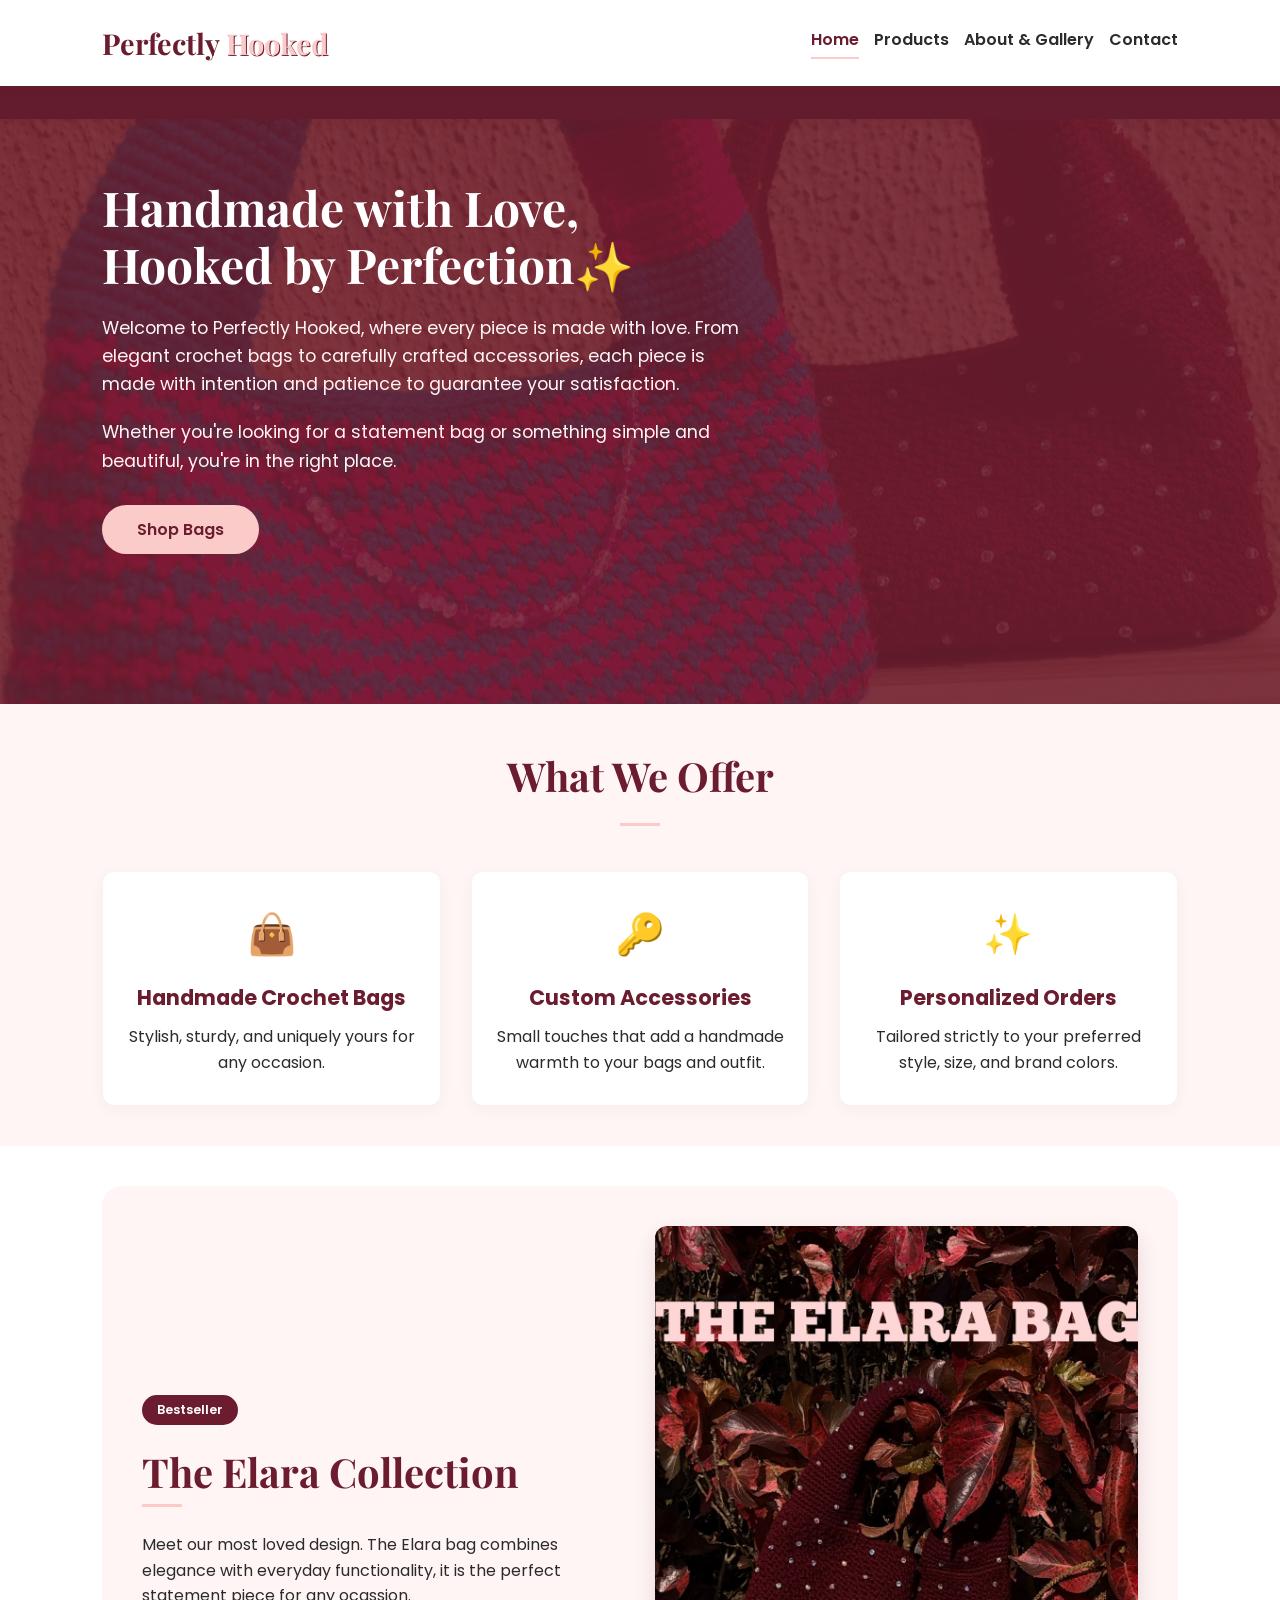
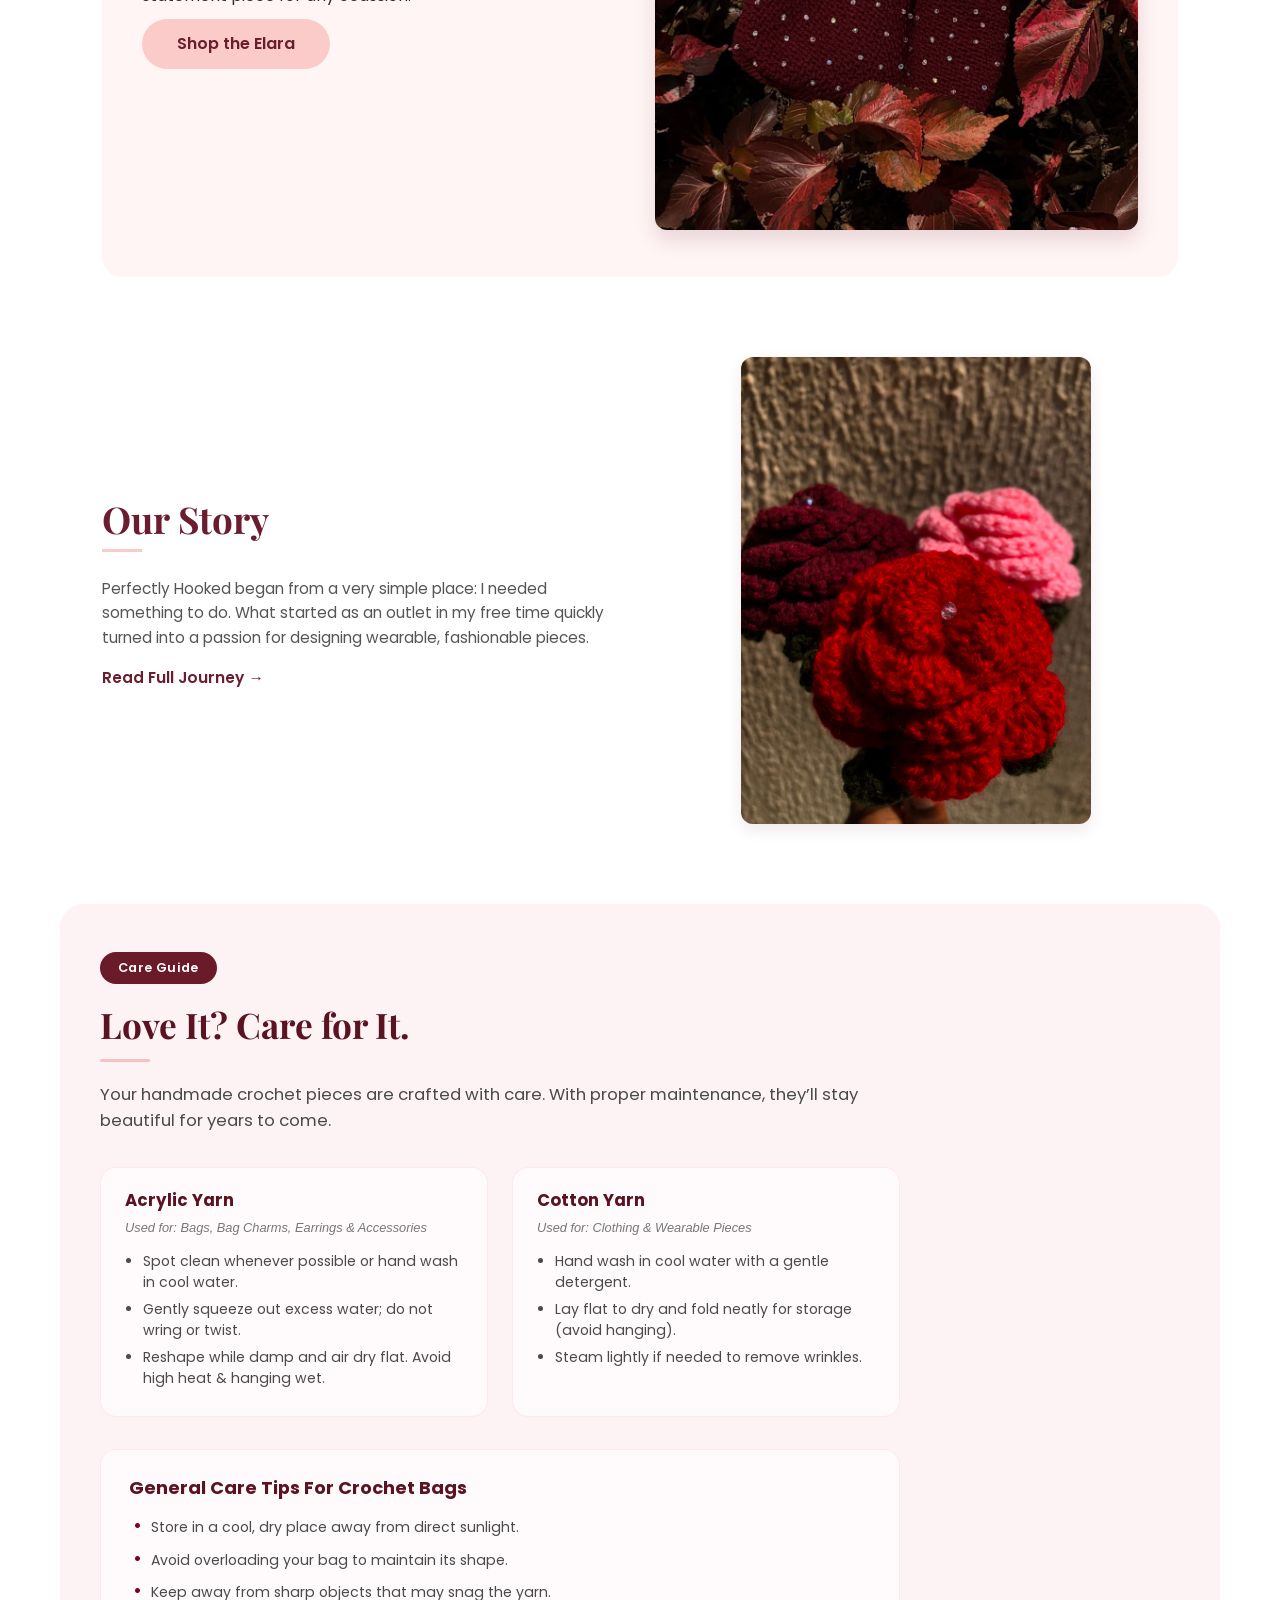
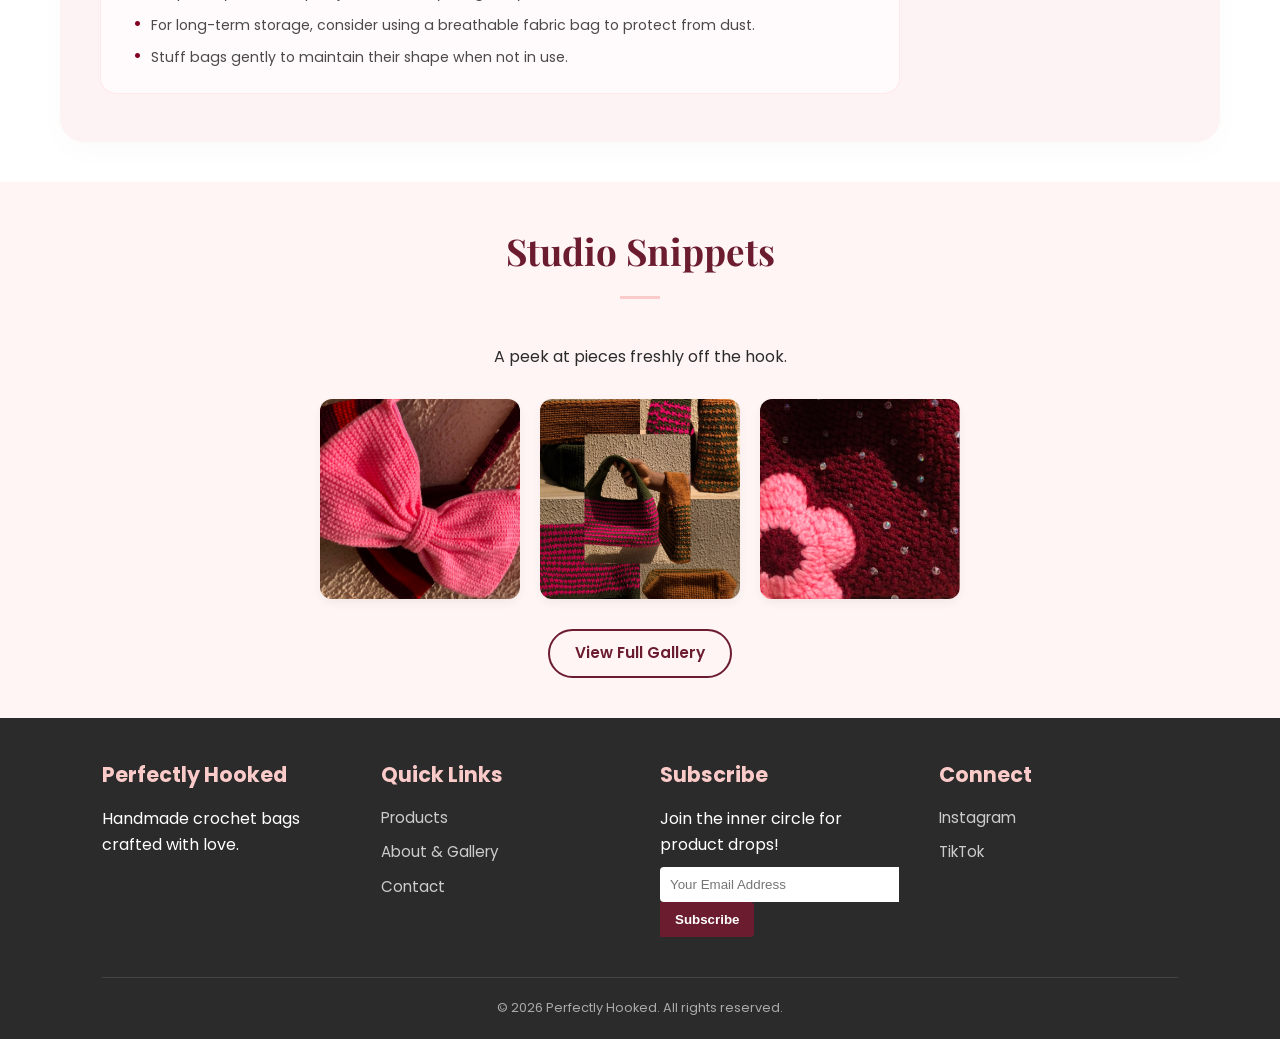
==== commit 921061c3: "Update index.html" ====
--- a/index.html
+++ b/index.html
@@ -25,7 +25,7 @@
 <div id="welcome-back-banner" class="welcome-banner hidden">
   <div class="welcome-content">
     <div class="welcome-text">
-      <span class="welcome-icon">👋</span>
+      <span class="welcome-icon">👋🏾</span>
       <p>
         <strong>Welcome back!</strong> You still have <span id="welcome-cart-count">0</span> item(s) in your cart.
       </p>
--- a/style.css
+++ b/style.css
@@ -92,7 +92,7 @@
                 url('header.jpeg') no-repeat center center/cover;
     min-height: 65vh;
     display: flex;
-    align-items: normal;
+    align-items: flex-start;
     padding: 60px 8%;
     color: var(--white);
 }
@@ -134,7 +134,7 @@
 
 /* --- What We Offer Section --- */
 .offers-section {
-    padding: 80px 8%;
+    padding: 40px 8%;
     text-align: center;
     background-color: var(--light-pink-bg);
 }
@@ -146,7 +146,7 @@
 }
 
 .accent-line {
-    width: 50px;
+    width: 40px;
     height: 3px;
     background-color: var(--soft-pink);
     margin: 15px auto 45px auto;
@@ -186,7 +186,7 @@
 footer {
     background-color: var(--charcoal);
     color: var(--white);
-    padding: 60px 8% 20px 8%;
+    padding: 40px 8% 20px 8%;
 }
 
 .footer-container {
@@ -565,7 +565,7 @@
 
 /* --- Gallery Page Specific Styles --- */
 .gallery-section {
-    padding: 80px 8%;
+    padding: 40px 8%;
     text-align: center;
     background-color: var(--white);
 }
@@ -579,7 +579,7 @@
 .gallery-subtitle {
     font-size: clamp(0.85rem, 1.2vw, 1rem);
     color: #666;
-    margin-bottom: 40px;
+    margin-bottom: 30px;
 }
 
 /* Elegant Grid Layout */
@@ -667,7 +667,7 @@
 
 /* About Section Preview Layout */
 .home-about-preview {
-    padding: 30px 8% 60px 8%;
+    padding: 40px 8%;
     background-color: var(--white);
 }
 
@@ -675,7 +675,7 @@
     display: flex;
     align-items: center;
     justify-content: space-between;
-    gap: 50px;
+    gap: 30px;
     flex-wrap: nowrap;
 }
 
@@ -725,7 +725,7 @@
 
 /* Gallery Section Preview Layout */
 .home-gallery-preview {
-    padding: 80px 8%;
+    padding: 40px 8%;
     text-align: center;
     background-color: var(--light-pink-bg);
 }
@@ -867,7 +867,7 @@
 
 /* --- Featured Bestseller (Home Page) --- */
 .featured-bestseller {
-    padding: 60px 8% 30px 8%;
+    padding: 40px 8%;
     background-color: var(--white);
 }
 
@@ -933,7 +933,7 @@
 
 /* --- About Page Structural Layout --- */
 .about-section {
-    padding: 80px 8%;
+    padding: 40px 8%;
     background-color: var(--white);
 }
 
@@ -978,7 +978,6 @@
 
 .about-image {
     flex: 1;
-    display: flex;
     justify-content: center;
 }
 
@@ -1000,8 +999,8 @@
 /* --- Mini Hero Banner Section --- */
 .mini-hero {
     background: linear-gradient(rgba(107, 29, 47, 0.9), rgba(107, 29, 47, 0.9)); 
-    padding: 60px 8%;
-    text-align: left;
+    padding: 30px 8%;
+    text-align: center;
     color: var(--white);
 }
 
@@ -1009,18 +1008,8 @@
     font-size: clamp(1.8rem, 5vw, 2.8rem);
     font-weight: 600;
     letter-spacing: 1px;
-    position: relative;
+    text-align: left;
     display: inline-block;
-}
-
-.mini-hero-content h1::after {
-    content: '';
-    display: block;
-    width: 60px;
-    height: 3px;
-    background-color: var(--soft-pink);
-    margin: 12px 0 0 0;
-    border-radius: 2px;
 }
 
 .form-group input, 
@@ -1055,6 +1044,370 @@
     box-shadow: 0 0 0 3px rgba(107, 29, 47, 0.1);
 }
 
+/* ==========================================================================
+   --- Mobile Responsiveness Breakpoints ---
+   ========================================================================== */
+
+/* --- Tablet (768px - 992px) --- */
+@media (max-width: 992px) {
+    header {
+        flex-direction: column;
+        gap: 12px;
+        padding: 15px 5%;
+        text-align: left;
+    }
+    
+    header nav {
+        justify-content: flex-start;
+    }
+    
+    header nav a {
+        padding: 5px 10px;
+        font-size: 0.9rem;
+    }
+    
+    .hero {
+        padding: 50px 5%;
+        text-align: left;
+        min-height: auto;
+    }
+    
+    .hero-content {
+        max-width: 100%;
+    }
+    
+    .offers-section,
+    .products-container,
+    .contact-section,
+    .gallery-section,
+    .home-about-preview,
+    .home-gallery-preview,
+    .featured-bestseller {
+        padding-left: 5%;
+        padding-right: 5%;
+    }
+    
+    .offer-card {
+        max-width: 100%;
+        flex: 0 1 calc(50% - 20px);
+    }
+    
+    .footer-container {
+        flex-direction: row;
+        flex-wrap: wrap;
+        gap: 30px;
+    }
+    
+    .footer-container > div {
+        flex: 0 1 calc(50% - 15px);
+        min-width: 200px;
+    }
+}
+
+/* --- Mobile (max-width: 768px) --- */
+@media (max-width: 768px) {
+    body {
+        font-size: 15px;
+    }
+    
+    header, 
+    .hero, 
+    .offers-section, 
+    .products-header, 
+    .products-container, 
+    .contact-section, 
+    .gallery-section, 
+    .home-about-preview, 
+    .home-gallery-preview, 
+    .featured-bestseller, 
+    .about-section, 
+    .mini-hero, 
+    footer {
+        padding-left: 4% !important;
+        padding-right: 4% !important;
+    }
+    
+    /* Kept header text center-aligned on mobile */
+    header {
+        flex-direction: column;
+        align-items: flex-start;
+        gap: 10px;
+        padding-top: 12px;
+        padding-bottom: 12px;
+        text-align: center;
+    }
+    
+    header nav {
+        display: flex;
+        justify-content: center;
+        flex-wrap: wrap;
+        gap: 8px;
+    }
+    
+    header nav a {
+        padding: 4px 8px;
+        font-size: 0.85rem;
+    }
+    
+    .hero {
+        min-height: auto;
+        padding-top: 40px;
+        padding-bottom: 40px;
+        text-align: left;
+    }
+    
+    .hero h1 {
+        font-size: clamp(1.5rem, 5vw, 1.8rem);
+    }
+    
+    .hero p {
+        font-size: 0.95rem;
+    }
+    
+    .offers-section {
+        padding-top: 20px;
+        padding-bottom: 10px;
+    }
+    
+    .offers-section h2 {
+        font-size: 1.8rem;
+    }
+    
+    .offers-container {
+        gap: 15px;
+    }
+    
+    .offer-card {
+        flex: 0 1 100%;
+        max-width: 100%;
+        padding: 20px 15px;
+    }
+    
+    /* Bestseller and about preview remain SIDE-BY-SIDE on mobile */
+    .bestseller-container,  
+    .about-preview-container {
+        flex-direction: row !important;
+        text-align: left !important;
+        gap: 15px !important;
+        padding: 15px 12px !important;
+        align-items: center;
+    }
+    
+    .bestseller-text,
+    .preview-text {
+        flex: 1 1 55% !important;
+        width: 55% !important;
+        min-width: unset;
+    }
+    
+    .bestseller-image,
+    .preview-image-box {
+        flex: 1 1 45% !important;
+        width: 45% !important;
+        min-width: unset;
+    }
+
+    .bestseller-image img,
+    .about-img-frame,
+    .story-preview-img {
+        width: 100%;
+        height: auto;
+    }
+    
+    .contact-container {
+        flex-direction: column;
+        text-align: center !important;
+        gap: 20px;
+        padding: 25px 15px;
+    }
+
+    .contact-info, 
+    .contact-form-wrapper {
+        flex: none;
+        width: 100%;
+        min-width: unset;
+    }
+    
+    .bestseller-text h2, 
+    .about-text h2, 
+    .contact-info h2 {
+        font-size: clamp(1.2rem, 4vw, 1.8rem);
+        text-align: left !important;
+    }
+
+    .about-container {
+        flex-direction: column !important;
+        flex-wrap: wrap !important;
+        text-align: center;
+    }
+
+    .about-text, 
+    .about-image {
+        width: 100%;
+        flex: none;
+    }
+
+   .accent-line-left {
+    margin: 0 0 15px 0 !important;
+   }
+    
+    .about-text p {
+        text-align: center;
+    }
+    
+    .gallery-item {
+        height: 220px;
+    }
+    
+    .footer-container {
+        flex-direction: column;
+        gap: 20px;
+        text-align: left;
+    }
+    
+    .footer-container > div {
+        flex: 1 1 100%;
+        min-width: unset;
+    }
+    
+    .subscribe-form {
+        justify-content: flex-start;
+    }
+    
+    .subscribe-form input {
+        width: 40%;
+    }
+    
+    .mini-hero {
+        padding: 30px 4% !important;
+        text-align: center !important;
+    }
+    
+    .mini-hero-content h1 {
+        font-size: 1.6rem !important;
+    }
+    
+    .mini-hero-content h1::after {
+        margin: 8px 0 0 0 !important;
+    }
+}
+
+/* --- Small Phones (max-width: 480px) --- */
+@media (max-width: 480px) {
+    body {
+        font-size: 14px;
+    }
+    
+    header {
+        padding: 10px 3% !important;
+    }
+    
+    .logo {
+        font-size: 1.3rem;
+    }
+    
+    header nav a {
+        font-size: 0.75rem;
+        padding: 3px 6px;
+    }
+    
+    .hero h1 {
+        font-size: 1.5rem;
+    }
+    
+    .hero p {
+        font-size: 0.85rem;
+    }
+    
+    .btn {
+        padding: 10px 25px;
+        font-size: 0.85rem;
+    }
+    
+    .products-grid {
+        gap: 10px;
+        padding: 0;
+    }
+    
+    .card {
+        padding: 8px;
+    }
+    
+    .card .img-wrapper {
+        height: 140px;
+    }
+    
+    .card h3 {
+        font-size: 0.75rem;
+    }
+    
+    .card .price {
+        font-size: 0.8rem;
+        margin-bottom: 6px;
+    }
+    
+    .cart-btn {
+        padding: 6px 8px;
+        font-size: 0.7rem;
+    }
+    
+    .gallery-item {
+        height: 160px;
+    }
+    
+    .offer-card {
+        padding: 15px 12px;
+    }
+    
+    .offer-card h3 {
+        font-size: 1rem;
+    }
+    
+    .offers-section h2,
+    .gallery-section h2,
+    .products-header h2 {
+        font-size: 1.5rem;
+    }
+    
+    .subscribe-form input {
+        width: 100%;
+        border-radius: 4px 4px 0 0;
+    }
+    
+    .subscribe-form button {
+        width: 100%;
+        border-radius: 0 0 4px 4px;
+    }
+}
+
+/* --- Very Small Phones (max-width: 380px) --- */
+@media (max-width: 380px) {
+    .products-grid {
+        gap: 8px;
+    }
+    
+    .card .img-wrapper {
+        height: 110px;
+    }
+    
+    .card h3 {
+        font-size: 0.65rem;
+    }
+    
+    .card .price {
+        font-size: 0.7rem;
+    }
+    
+    .gallery-item {
+        height: 130px;
+    }
+    
+    .filter-btn {
+        padding: 4px 10px;
+        font-size: 0.65rem;
+    }
+}
+
 /* --- Styling for link wrapping the cards --- */
 .offer-card-link {
     text-decoration: none;
@@ -1068,6 +1421,15 @@
 
 .offer-card-link:hover {
     transform: translateY(-5px);
+}
+
+.offer-card {
+    background-color: var(--white);
+    padding: 30px 20px;
+    border-radius: 12px;
+    width: 100%;
+    box-shadow: 0 4px 15px rgba(107, 29, 47, 0.04);
+    border: 1px solid rgba(107, 29, 47, 0.05);
 }
 
 /* --- Brand-Matched Scrolling Marquee --- */
@@ -1111,6 +1473,69 @@
     animation-play-state: paused;
 }
 
+.custom-color-banner {
+    display: flex;
+    align-items: center;
+    gap: 16px;
+    background-color: #fff0f3;
+    border: 1px solid #ffccd5;
+    border-radius: 12px;
+    padding: 16px 20px;
+    margin-bottom: 24px;
+}
+
+@media (max-width: 600px) {
+    .custom-color-banner {
+        flex-direction: column;
+        text-align: center;
+        gap: 8px;
+    }
+}
+
+.banner-icon {
+    font-size: 1.8rem;
+}
+
+.banner-text strong {
+    color: #800020;
+    display: block;
+    margin-bottom: 4px;
+}
+
+.banner-text p {
+    margin: 0;
+    font-size: clamp(0.85rem, 1.2vw, 0.95rem);
+    color: #4a4a4a;
+}
+
+/* ==========================================
+   FAQ SECTION STYLING
+   ========================================== */
+
+.faq-section {
+    max-width: 900px;
+    margin: 60px auto;
+    padding: 0 20px;
+    font-family: inherit;
+    color: #333333;
+}
+
+.faq-header {
+    text-align: center;
+    margin-bottom: 35px;
+}
+
+.faq-header h2 {
+    font-size: clamp(1.6rem, 4vw, 2rem);
+    color: #5a2a38;
+    margin-bottom: 8px;
+}
+
+.faq-header p {
+    color: #666666;
+    font-size: clamp(0.85rem, 1.2vw, 1rem);
+}
+
 /* --- Custom Color Banner --- */
 .custom-color-banner {
     display: flex;
@@ -1143,33 +1568,7 @@
     line-height: 1.5;
 }
 
-/* ==========================================
-   FAQ SECTION STYLING
-   ========================================== */
-.faq-section {
-    max-width: 900px;
-    margin: 60px auto;
-    padding: 0 20px;
-    font-family: inherit;
-    color: #333333;
-}
-
-.faq-header {
-    text-align: center;
-    margin-bottom: 35px;
-}
-
-.faq-header h2 {
-    font-size: clamp(1.6rem, 4vw, 2rem);
-    color: #5a2a38;
-    margin-bottom: 8px;
-}
-
-.faq-header p {
-    color: #666666;
-    font-size: clamp(0.85rem, 1.2vw, 1rem);
-}
-
+/* --- FAQ Cards --- */
 .faq-grid {
     display: flex;
     flex-direction: column;
@@ -1208,6 +1607,7 @@
     margin: 0;
 }
 
+/* --- CTA Bottom Contact Button --- */
 .faq-contact-cta {
     text-align: center;
     margin-top: 45px;
@@ -1239,6 +1639,19 @@
     transform: scale(1.03);
 }
 
+@media (max-width: 600px) {
+    .custom-color-banner {
+        flex-direction: column;
+        text-align: center;
+        gap: 8px;
+    }
+
+    .faq-item {
+        padding: 16px 20px;
+    }
+}
+
+/* Badge Version */
 .product-care-badge {
     display: flex;
     align-items: center;
@@ -1253,6 +1666,13 @@
     gap: 8px;
 }
 
+@media (max-width: 480px) {
+    .product-care-badge {
+        flex-direction: column;
+        text-align: center;
+    }
+}
+
 .product-care-badge span {
     color: #4a4a4a;
     font-weight: 500;
@@ -1269,8 +1689,9 @@
 }
 
 /* ==========================================
-   CARE GUIDE SECTION
+   LOVE IT. CARE FOR IT. (BESTSELLER MIRROR STYLING)
    ========================================== */
+
 .care-guide-section {
     padding: 40px 20px;
     max-width: 1200px;
@@ -1282,6 +1703,18 @@
     border-radius: 24px;
     padding: 48px 40px;
     box-shadow: 0 10px 30px rgba(0, 0, 0, 0.02);
+}
+
+@media (max-width: 768px) {
+    .care-container {
+        padding: 32px 20px;
+    }
+}
+
+@media (max-width: 480px) {
+    .care-container {
+        padding: 24px 15px;
+    }
 }
 
 .care-content {
@@ -1331,6 +1764,12 @@
     margin-bottom: 32px;
 }
 
+@media (max-width: 640px) {
+    .care-details {
+        grid-template-columns: 1fr;
+    }
+}
+
 .care-item {
     background-color: rgba(255, 255, 255, 0.7);
     border-radius: 16px;
@@ -1380,12 +1819,22 @@
     transform: translateY(-2px);
 }
 
+/* ==========================================
+   GENERAL CARE TIPS
+   ========================================== */
+
 .general-care-tips {
     background-color: rgba(255, 255, 255, 0.7);
     border-radius: 16px;
     padding: 24px 28px;
     border: 1px solid rgba(255, 204, 213, 0.4);
     margin-top: 24px;
+}
+
+@media (max-width: 480px) {
+    .general-care-tips {
+        padding: 18px 16px;
+    }
 }
 
 .general-care-tips h3 {
@@ -1428,6 +1877,7 @@
 /* ==========================================
    UNIFIED CUSTOM REQUESTS SECTION
    ========================================== */
+
 .custom-requests-section {
     padding: 40px 20px;
     max-width: 1100px;
@@ -1440,6 +1890,12 @@
     padding: 40px 36px;
     box-shadow: 0 8px 25px rgba(0, 0, 0, 0.02);
     border: 1px solid rgba(255, 204, 213, 0.5);
+}
+
+@media (max-width: 600px) {
+    .custom-card {
+        padding: 28px 20px;
+    }
 }
 
 .custom-badge {
@@ -1479,6 +1935,12 @@
     margin-bottom: 32px;
 }
 
+@media (max-width: 640px) {
+    .custom-grid {
+        grid-template-columns: 1fr;
+    }
+}
+
 .custom-item {
     background-color: rgba(255, 255, 255, 0.75);
     border-radius: 16px;
@@ -1541,9 +2003,18 @@
     box-shadow: 0 6px 16px rgba(37, 211, 102, 0.3);
 }
 
+@media (max-width: 600px) {
+    .custom-btn {
+        display: block;
+        text-align: center;
+        width: 100%;
+    }
+}
+
 /* ==========================================
    WELCOME BACK BANNER STYLING
    ========================================== */
+
 .welcome-banner {
     position: fixed;
     top: 20px;
@@ -1566,11 +2037,28 @@
     transform: translate(-50%, -20px);
 }
 
+@media (max-width: 480px) {
+    .welcome-banner {
+        border-radius: 16px;
+        padding: 12px 16px;
+        top: 10px;
+        width: 95%;
+    }
+}
+
 .welcome-content {
     display: flex;
     align-items: center;
     justify-content: space-between;
     gap: 15px;
+}
+
+@media (max-width: 480px) {
+    .welcome-content {
+        flex-direction: column;
+        align-items: flex-start;
+        gap: 8px;
+    }
 }
 
 .welcome-text {
@@ -1598,6 +2086,13 @@
     align-items: center;
     gap: 10px;
     flex-shrink: 0;
+}
+
+@media (max-width: 480px) {
+    .welcome-actions {
+        width: 100%;
+        justify-content: space-between;
+    }
 }
 
 .welcome-btn {
@@ -1630,420 +2125,3 @@
 .welcome-close-btn:hover {
     color: #5b1322;
 }
-
-/* ==========================================================================
-   --- Mobile Responsiveness Breakpoints ---
-   ========================================================================== */
-
-/* --- Tablet (768px - 992px) --- */
-@media (max-width: 992px) {
-    header {
-        flex-direction: column;
-        gap: 12px;
-        padding: 15px 5%;
-        text-align: center;
-    }
-    
-    header nav {
-        justify-content: center;
-    }
-    
-    header nav a {
-        padding: 5px 10px;
-        font-size: 0.9rem;
-    }
-    
-    .hero {
-        padding: 50px 5%;
-        text-align: left;
-        min-height: auto;
-    }
-    
-    .hero-content {
-        max-width: 100%;
-    }
-    
-    .offers-section,
-    .products-container,
-    .contact-section,
-    .gallery-section,
-    .home-about-preview,
-    .home-gallery-preview,
-    .featured-bestseller,
-    .about-section {
-        padding-left: 5%;
-        padding-right: 5%;
-    }
-    
-    .offer-card {
-        max-width: 100%;
-        flex: 0 1 calc(50% - 20px);
-    }
-    
-    .footer-container {
-        flex-direction: row;
-        flex-wrap: wrap;
-        gap: 30px;
-    }
-    
-    .footer-container > div {
-        flex: 0 1 calc(50% - 15px);
-        min-width: 200px;
-    }
-}
-
-/* --- Mobile (max-width: 768px) --- */
-@media (max-width: 768px) {
-    body {
-        font-size: 15px;
-    }
-    
-    header, 
-    .hero, 
-    .offers-section, 
-    .products-header, 
-    .products-container, 
-    .contact-section, 
-    .gallery-section, 
-    .home-about-preview, 
-    .home-gallery-preview, 
-    .featured-bestseller, 
-    .about-section, 
-    .mini-hero, 
-    footer {
-        padding-left: 4% !important;
-        padding-right: 4% !important;
-    }
-    
-    /* Centered Header on Mobile */
-    header {
-        flex-direction: column;
-        align-items: center;
-        gap: 12px;
-        padding-top: 15px;
-        padding-bottom: 15px;
-        text-align: center;
-    }
-    
-    header nav {
-        display: flex;
-        justify-content: center;
-        flex-wrap: wrap;
-        gap: 10px;
-    }
-    
-    header nav a {
-        padding: 4px 8px;
-        font-size: 0.85rem;
-    }
-    
-    .hero {
-        min-height: auto;
-        padding-top: 40px;
-        padding-bottom: 40px;
-        text-align: left;
-    }
-    
-    .hero h1 {
-        font-size: clamp(1.5rem, 5vw, 1.8rem);
-    }
-    
-    .hero p {
-        font-size: 0.95rem;
-    }
-    
-    .offers-section {
-        padding-top: 40px;
-        padding-bottom: 40px;
-    }
-    
-    .offers-section h2 {
-        font-size: 1.8rem;
-    }
-    
-    .offers-container {
-        gap: 15px;
-    }
-    
-    .offer-card {
-        flex: 0 1 100%;
-        max-width: 100%;
-        padding: 20px 15px;
-    }
-    
-    /* Stack About, Story & Bestseller sections vertically so pictures sit full width below text */
-    .about-container, 
-    .about-preview-container,
-    .bestseller-container {
-        flex-direction: column !important;
-        text-align: left !important;
-        gap: 25px !important;
-        padding: 25px 20px !important;
-    }
-    
-    .about-text,
-    .preview-text,
-    .bestseller-text {
-        flex: none !important;
-        width: 100% !important;
-    }
-    
-    .about-image,
-    .preview-image-box,
-    .bestseller-image {
-        flex: none !important;
-        width: 100% !important;
-    }
-
-    .about-img-frame,
-    .story-preview-img,
-    .bestseller-image img {
-        width: 100%;
-        max-width: 100%;
-        height: auto;
-    }
-    
-    .contact-container {
-        flex-direction: column;
-        text-align: left !important;
-        gap: 25px;
-        padding: 25px 15px;
-    }
-
-    .contact-info, 
-    .contact-form-wrapper {
-        flex: none;
-        width: 100%;
-        min-width: unset;
-    }
-    
-    .bestseller-text h2, 
-    .about-text h2, 
-    .contact-info h2 {
-        font-size: clamp(1.2rem, 4vw, 1.8rem);
-    }
-    
-    .about-text p {
-        text-align: left;
-    }
-    
-    .accent-line-left {
-        margin: 0 0 15px 0 !important;
-    }
-    
-    .gallery-item {
-        height: 220px;
-    }
-    
-    .footer-container {
-        flex-direction: column;
-        gap: 25px;
-        text-align: left;
-    }
-    
-    .footer-container > div {
-        flex: 1 1 100%;
-        min-width: unset;
-    }
-    
-    .subscribe-form {
-        justify-content: flex-start;
-    }
-    
-    .subscribe-form input {
-        width: 60%;
-    }
-    
-    /* Mini Hero Banner Centering */
-    .mini-hero {
-        padding: 40px 4% !important;
-        text-align: center !important;
-    }
-    
-    .mini-hero-content h1 {
-        font-size: 1.6rem !important;
-    }
-    
-    .mini-hero-content h1::after {
-        margin: 10px auto 0 auto !important;
-    }
-
-    .care-container {
-        padding: 32px 20px;
-    }
-}
-
-/* --- Small Phones (max-width: 600px) --- */
-@media (max-width: 600px) {
-    .custom-color-banner {
-        flex-direction: column;
-        text-align: center;
-        gap: 8px;
-    }
-
-    .faq-item {
-        padding: 16px 20px;
-    }
-
-    .care-details,
-    .custom-grid {
-        grid-template-columns: 1fr;
-    }
-
-    .custom-card {
-        padding: 28px 20px;
-    }
-
-    .custom-btn {
-        display: block;
-        text-align: center;
-        width: 100%;
-    }
-}
-
-/* --- Small Phones (max-width: 480px) --- */
-@media (max-width: 480px) {
-    body {
-        font-size: 14px;
-    }
-    
-    header {
-        padding: 12px 3% !important;
-    }
-    
-    .logo {
-        font-size: 1.3rem;
-    }
-    
-    header nav a {
-        font-size: 0.75rem;
-        padding: 3px 6px;
-    }
-    
-    .hero h1 {
-        font-size: 1.5rem;
-    }
-    
-    .hero p {
-        font-size: 0.85rem;
-    }
-    
-    .btn {
-        padding: 10px 25px;
-        font-size: 0.85rem;
-    }
-    
-    .products-grid {
-        gap: 10px;
-        padding: 0;
-    }
-    
-    .card {
-        padding: 8px;
-    }
-    
-    .card .img-wrapper {
-        height: 140px;
-    }
-    
-    .card h3 {
-        font-size: 0.75rem;
-    }
-    
-    .card .price {
-        font-size: 0.8rem;
-        margin-bottom: 6px;
-    }
-    
-    .cart-btn {
-        padding: 6px 8px;
-        font-size: 0.7rem;
-    }
-    
-    .gallery-item {
-        height: 160px;
-    }
-    
-    .offer-card {
-        padding: 15px 12px;
-    }
-    
-    .offer-card h3 {
-        font-size: 1rem;
-    }
-    
-    .offers-section h2,
-    .gallery-section h2,
-    .products-header h2 {
-        font-size: 1.5rem;
-    }
-    
-    .subscribe-form input {
-        width: 100%;
-        border-radius: 4px 4px 0 0;
-    }
-    
-    .subscribe-form button {
-        width: 100%;
-        border-radius: 0 0 4px 4px;
-    }
-
-    .product-care-badge {
-        flex-direction: column;
-        text-align: center;
-    }
-
-    .care-container {
-        padding: 24px 15px;
-    }
-
-    .general-care-tips {
-        padding: 18px 16px;
-    }
-
-    .welcome-banner {
-        border-radius: 16px;
-        padding: 12px 16px;
-        top: 10px;
-        width: 95%;
-    }
-
-    .welcome-content {
-        flex-direction: column;
-        align-items: flex-start;
-        gap: 8px;
-    }
-
-    .welcome-actions {
-        width: 100%;
-        justify-content: space-between;
-    }
-}
-
-/* --- Very Small Phones (max-width: 380px) --- */
-@media (max-width: 380px) {
-    .products-grid {
-        gap: 8px;
-    }
-    
-    .card .img-wrapper {
-        height: 110px;
-    }
-    
-    .card h3 {
-        font-size: 0.65rem;
-    }
-    
-    .card .price {
-        font-size: 0.7rem;
-    }
-    
-    .gallery-item {
-        height: 130px;
-    }
-    
-    .filter-btn {
-        padding: 4px 10px;
-        font-size: 0.65rem;
-    }
-}
